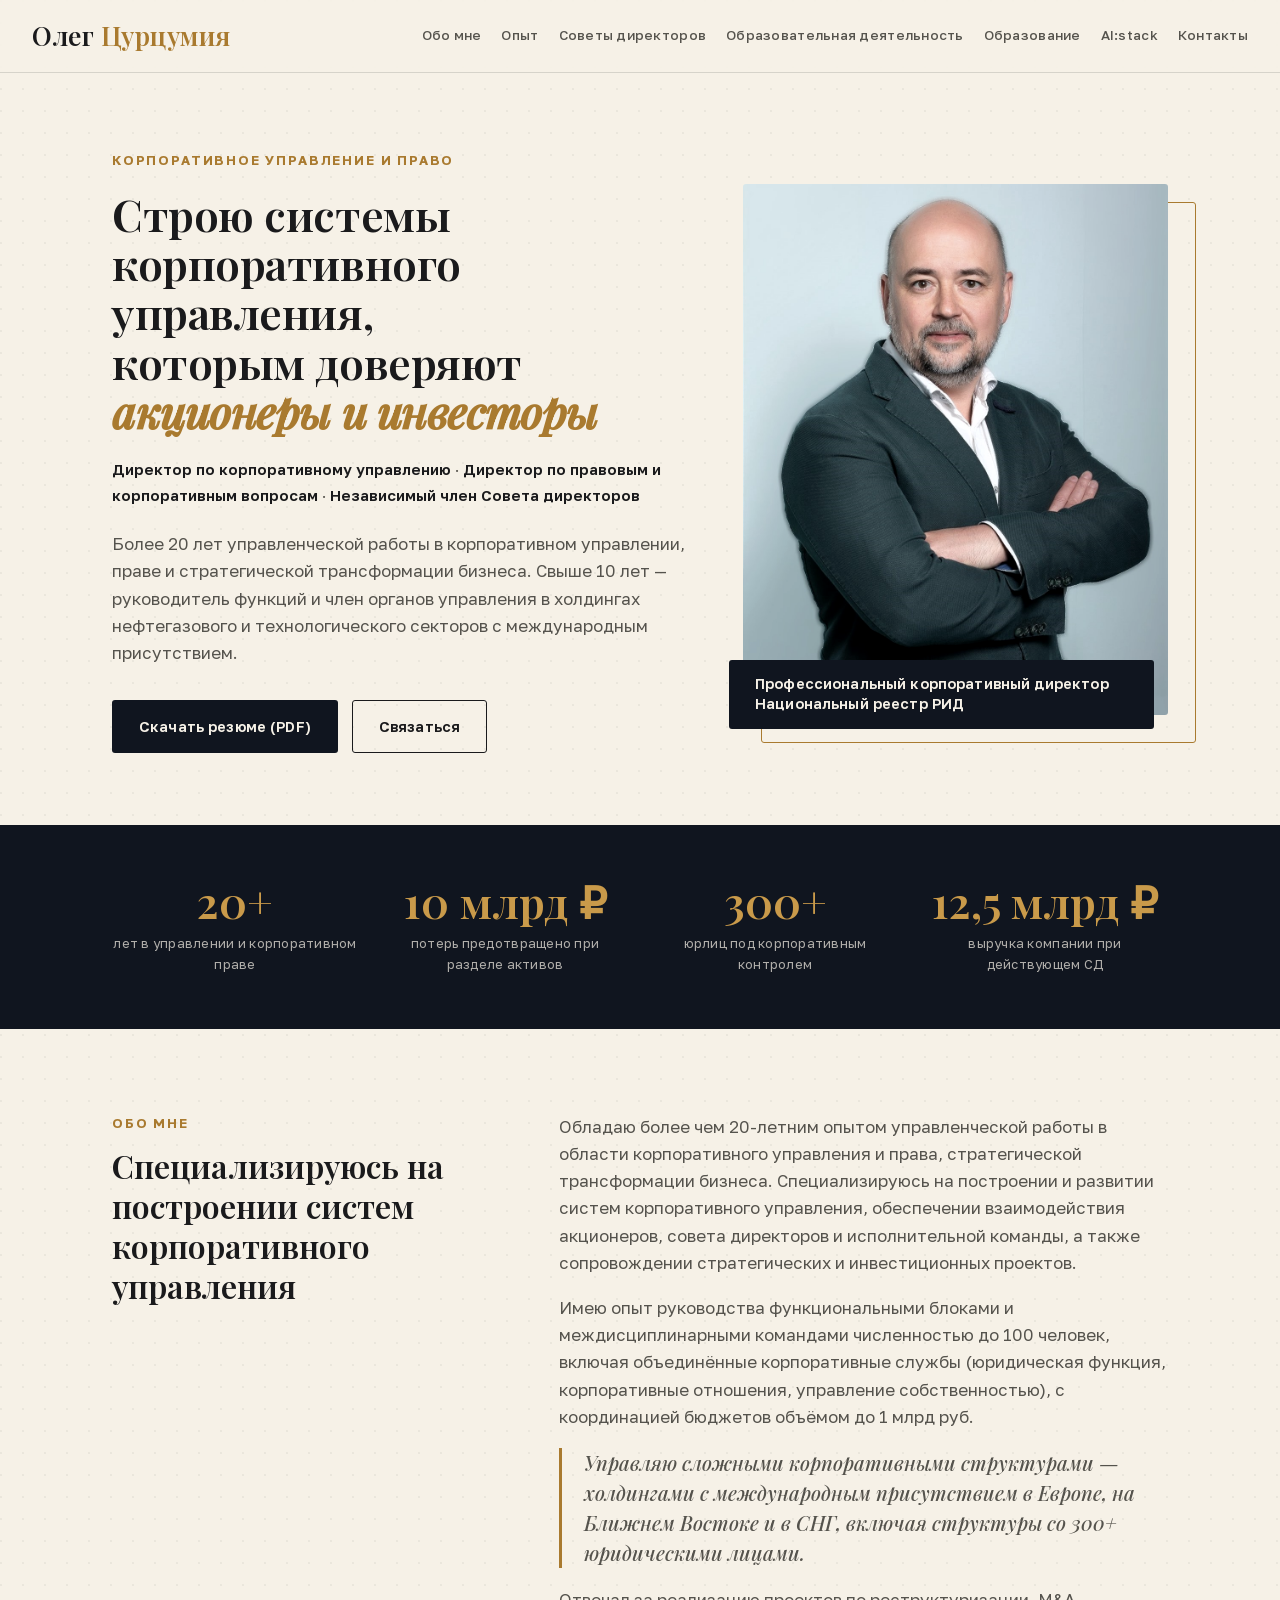
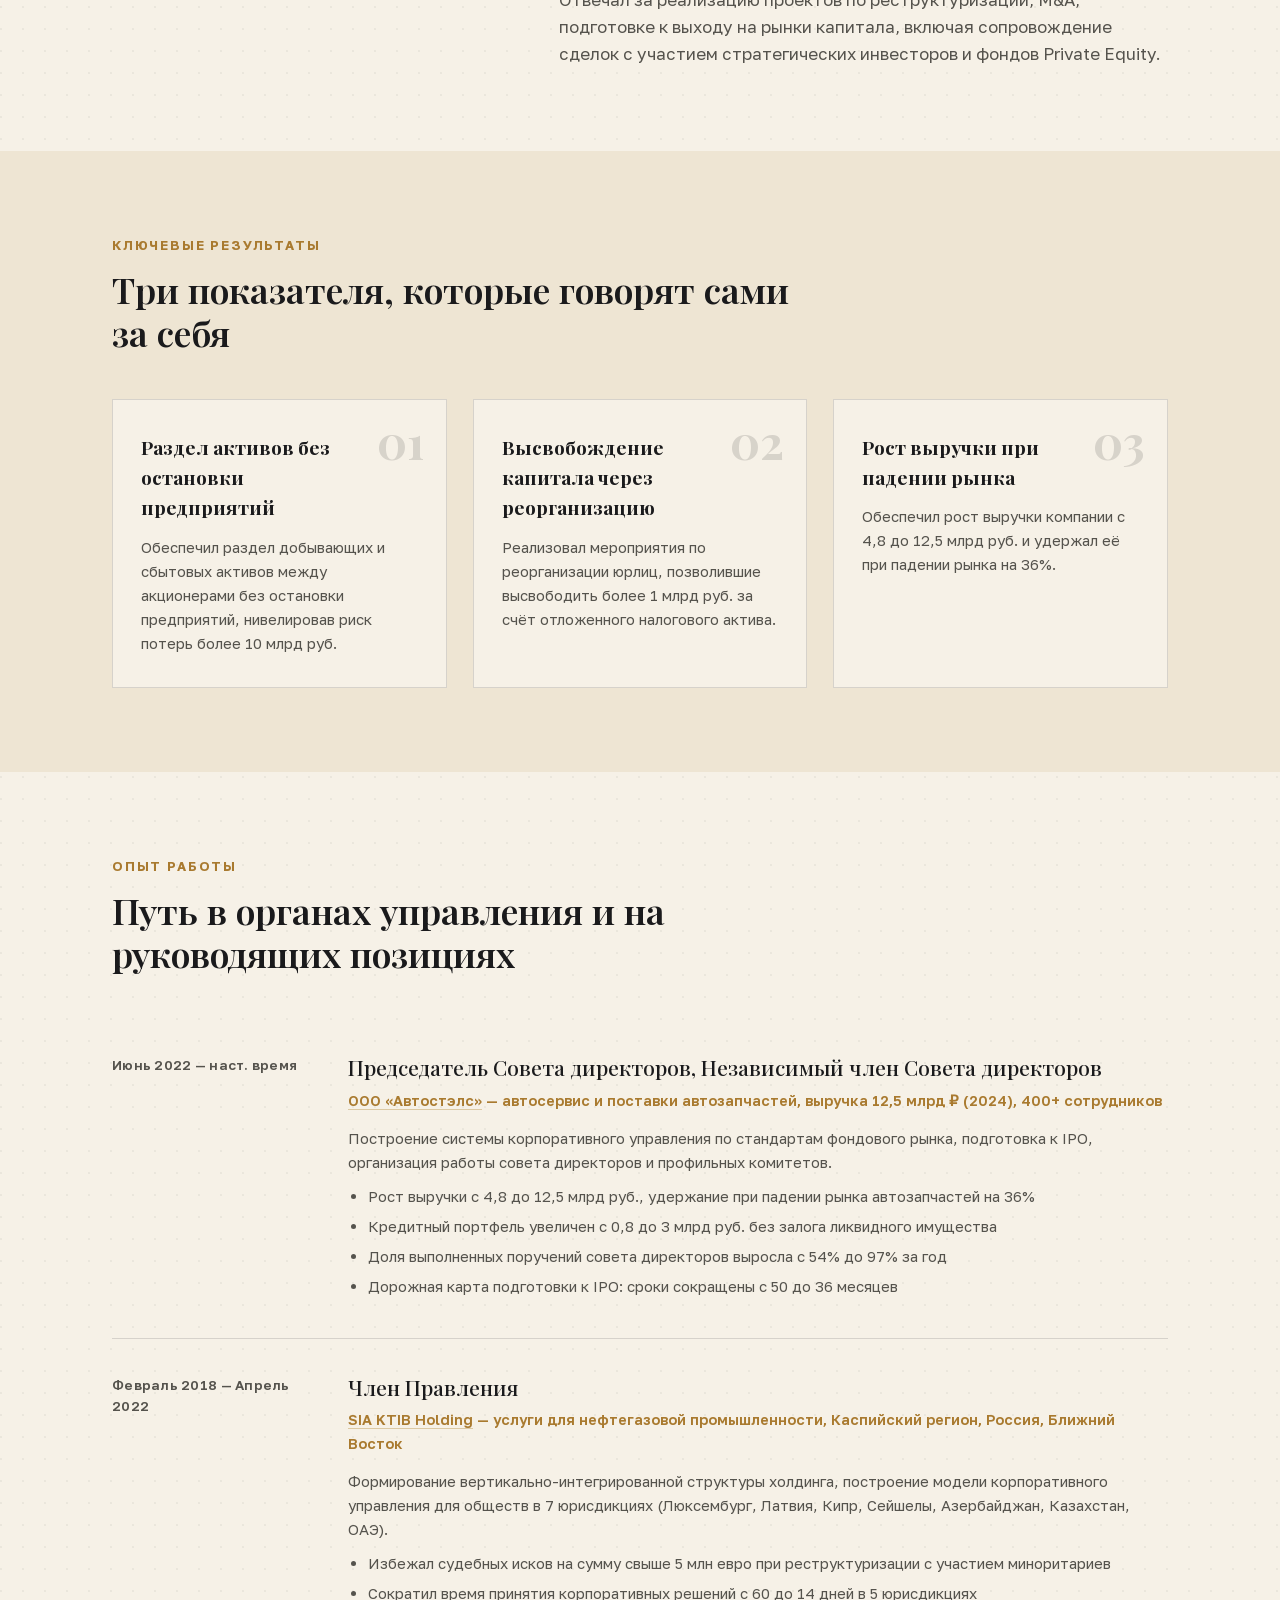
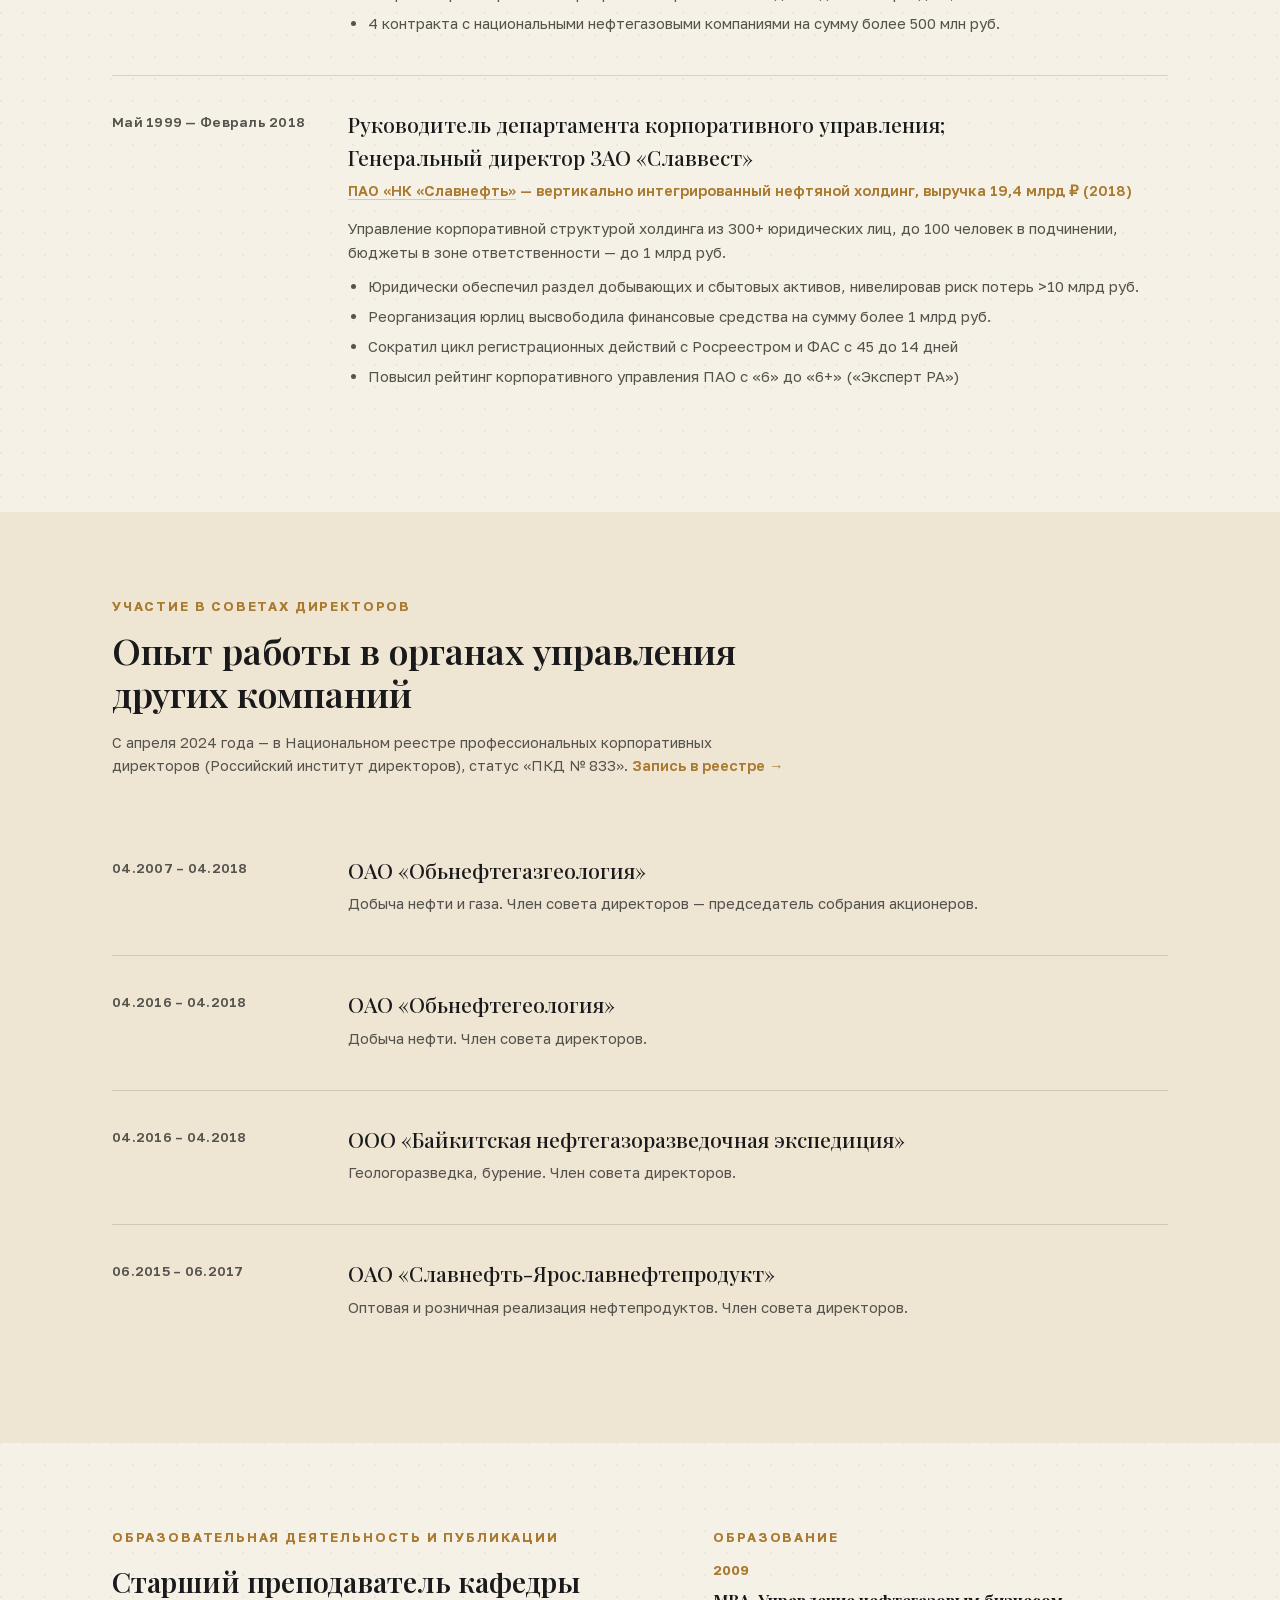
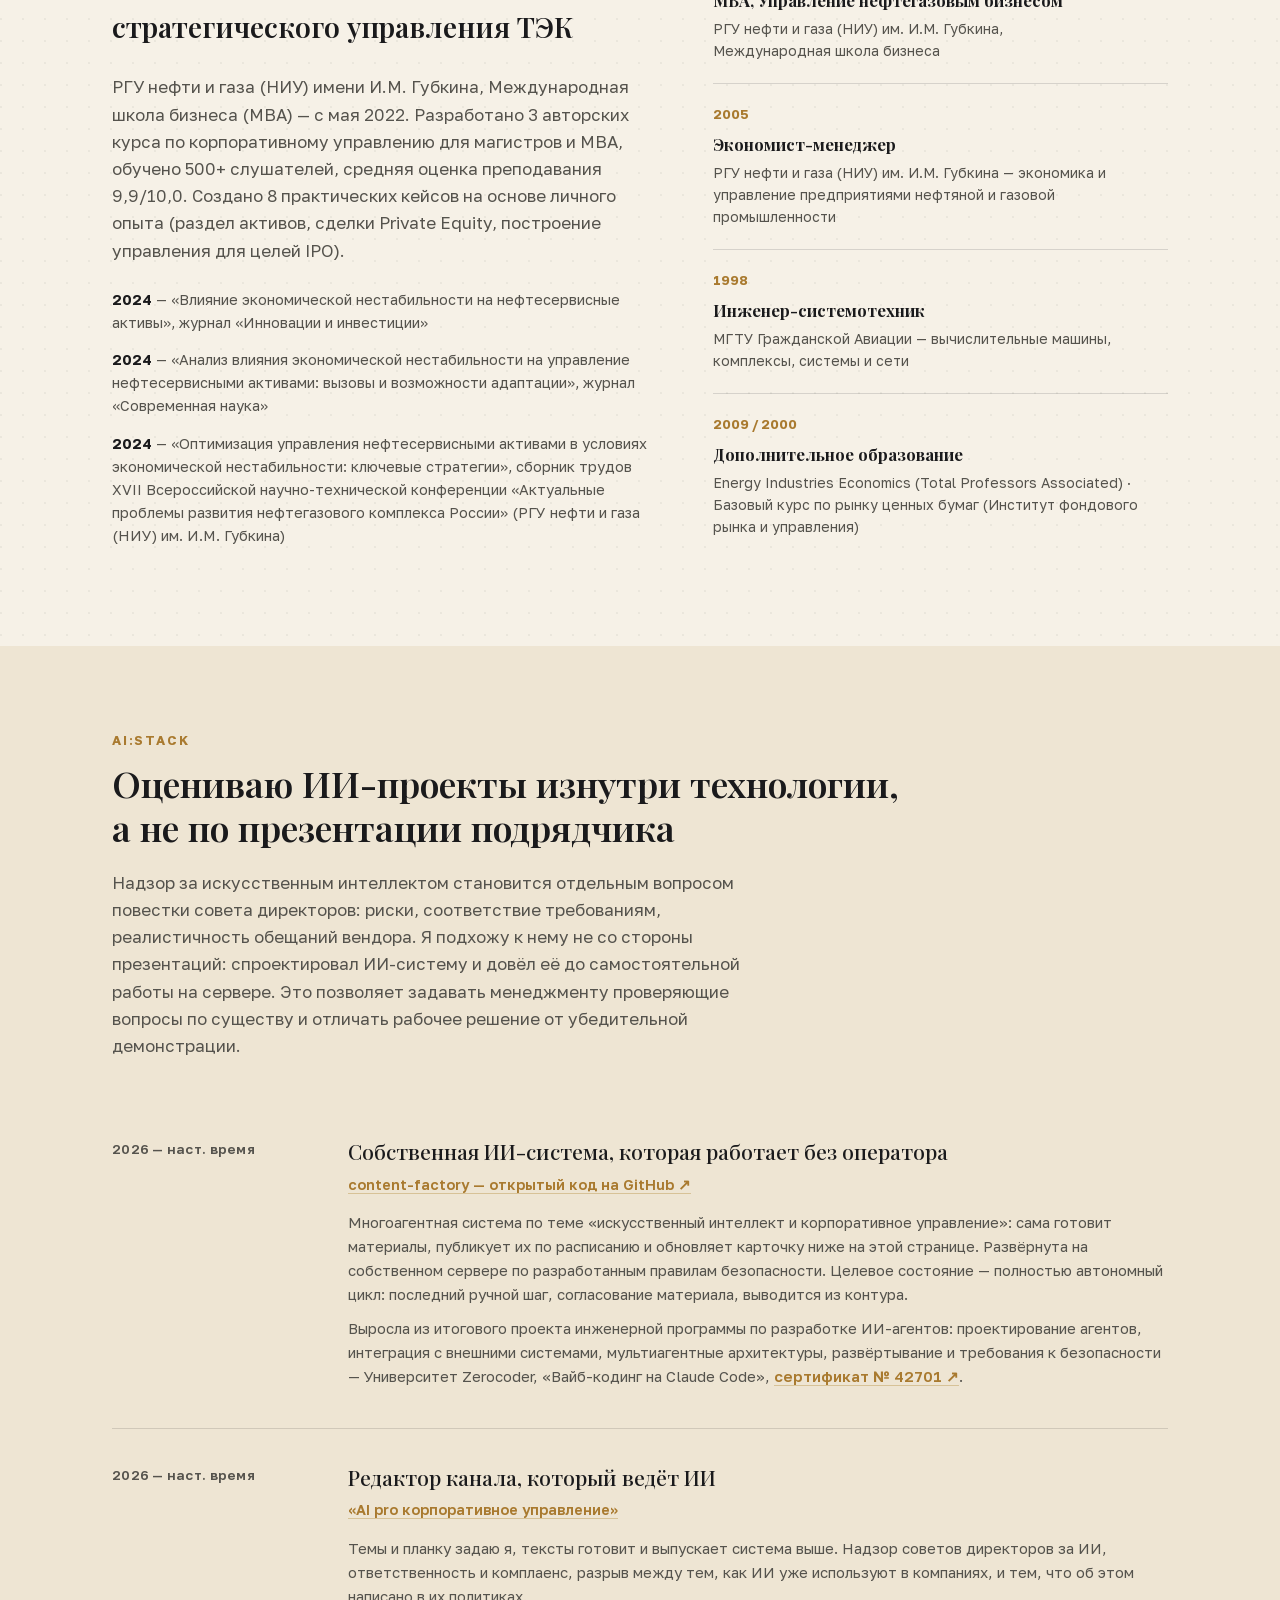
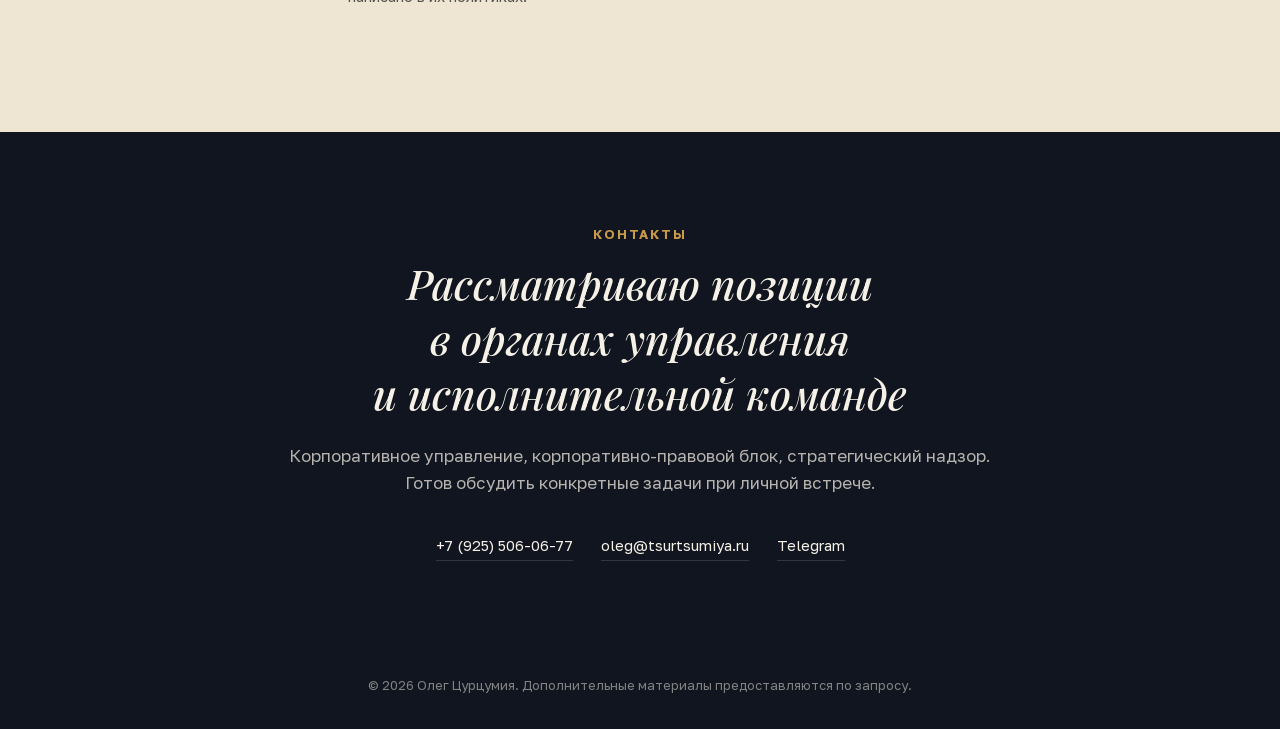
==== index.html @ 8e3c2192 "Переезд на GitHub Pages: домен oleg-tsurtsumiya.ru - CNAME для GitHub Pages - canonical / og / twitt" ====
<!doctype html>
<html lang="ru">
<head>
<meta charset="UTF-8">
<meta name="viewport" content="width=device-width, initial-scale=1.0">
<title>Олег Цурцумия — Корпоративное управление и право</title>
<meta name="description" content="Олег Цурцумия — директор по корпоративному управлению, независимый член совета директоров. 20+ лет в стратегическом управлении и корпоративном праве.">
<link rel="canonical" href="https://oleg-tsurtsumiya.ru/">
<link rel="icon" type="image/svg+xml" href="assets/favicon.svg">

<meta property="og:type" content="profile">
<meta property="og:url" content="https://oleg-tsurtsumiya.ru/">
<meta property="og:title" content="Олег Цурцумия — Корпоративное управление и право">
<meta property="og:description" content="Директор по корпоративному управлению, независимый член совета директоров.">
<meta property="og:image" content="https://oleg-tsurtsumiya.ru/assets/og-image.jpg">
<meta property="og:image:width" content="1200">
<meta property="og:image:height" content="630">
<meta property="og:site_name" content="Олег Цурцумия">
<meta property="og:locale" content="ru_RU">

<meta name="twitter:card" content="summary_large_image">
<meta name="twitter:title" content="Олег Цурцумия — Корпоративное управление и право">
<meta name="twitter:description" content="Директор по корпоративному управлению, независимый член совета директоров.">
<meta name="twitter:image" content="https://oleg-tsurtsumiya.ru/assets/og-image.jpg">

<script type="application/ld+json">
{
  "@context": "https://schema.org",
  "@type": "Person",
  "name": "Олег Цурцумия",
  "url": "https://oleg-tsurtsumiya.ru/",
  "image": "https://oleg-tsurtsumiya.ru/assets/og-image.jpg",
  "jobTitle": ["Директор по корпоративному управлению", "Директор по правовым и корпоративным вопросам", "Независимый член Совета директоров"],
  "description": "Директор по корпоративному управлению, независимый член совета директоров. 20+ лет в стратегическом управлении и корпоративном праве.",
  "email": "mailto:oleg@tsurtsumiya.ru",
  "telephone": "+7-925-506-06-77",
  "address": {
    "@type": "PostalAddress",
    "addressLocality": "Москва",
    "addressCountry": "RU"
  },
  "worksFor": {
    "@type": "Organization",
    "name": "ООО «Автостэлс»",
    "url": "https://autostels.ru"
  },
  "alumniOf": [
    {
      "@type": "CollegeOrUniversity",
      "name": "РГУ нефти и газа (НИУ) имени И.М. Губкина"
    },
    {
      "@type": "CollegeOrUniversity",
      "name": "МГТУ Гражданской Авиации"
    }
  ],
  "sameAs": [
    "https://t.me/OlegTsu"
  ],
  "hasCredential": {
    "@type": "EducationalOccupationalCredential",
    "credentialCategory": "Профессиональный корпоративный директор",
    "recognizedBy": {
      "@type": "Organization",
      "name": "Российский институт директоров",
      "url": "https://rid.ru"
    },
    "url": "https://rid.ru/reestr/chleny-naczionalnogo-reestra/czurczumiya-oleg-vitalevich/",
    "dateCreated": "2024-04-04"
  }
}
</script>

<link rel="stylesheet" href="styles.css">

<!-- Yandex.Metrika counter -->
<script type="text/javascript">
    (function(m,e,t,r,i,k,a){
        m[i]=m[i]||function(){(m[i].a=m[i].a||[]).push(arguments)};
        m[i].l=1*new Date();
        for (var j = 0; j < document.scripts.length; j++) {if (document.scripts[j].src === r) { return; }}
        k=e.createElement(t),a=e.getElementsByTagName(t)[0],k.async=1,k.src=r,a.parentNode.insertBefore(k,a)
    })(window, document,'script','https://mc.yandex.ru/metrika/tag.js?id=111567095', 'ym');

    ym(111567095, 'init', {ssr:true, webvisor:true, clickmap:true, ecommerce:"dataLayer", referrer: document.referrer, url: location.href, accurateTrackBounce:true, trackLinks:true});
</script>
<noscript><div><img src="https://mc.yandex.ru/watch/111567095" style="position:absolute; left:-9999px;" alt="" /></div></noscript>
<!-- /Yandex.Metrika counter -->
</head>
<body>

<header class="site-header">
  <div class="wrap">
    <a href="#top" class="brand">Олег <span>Цурцумия</span></a>
    <button class="nav-toggle" type="button" aria-label="Открыть меню" aria-expanded="false" aria-controls="main-nav">
      <span></span><span></span><span></span>
    </button>
    <nav class="main-nav" id="main-nav">
      <a href="#about">Обо мне</a>
      <a href="#experience">Опыт</a>
      <a href="#boards">Советы директоров</a>
      <a href="#teaching">Образовательная деятельность</a>
      <a href="#education">Образование</a>
      <a href="#ai">AI:stack</a>
      <a href="#contact">Контакты</a>
    </nav>
  </div>
</header>

<section class="hero" id="top">
  <div class="wrap">
    <div class="hero-text">
      <span class="eyebrow">Корпоративное управление и право</span>
      <h1>Строю системы корпоративного управления,<br> которым доверяют<br> <em>акционеры и инвесторы</em></h1>
      <p class="roles-line">
        <b>Директор по корпоративному управлению</b> · <b>Директор по правовым и корпоративным вопросам</b> ·
        <b>Независимый член Совета директоров</b>
      </p>
      <p class="lead">
        Более 20 лет управленческой работы в корпоративном управлении, праве и стратегической трансформации бизнеса.
        Свыше 10 лет — руководитель функций и член органов управления в холдингах нефтегазового
        и технологического секторов с международным присутствием.
      </p>
      <div class="cta-row">
        <a class="btn btn-primary" href="assets/tsurtsumiya-cv.pdf" download data-goal="download_cv">Скачать резюме (PDF)</a>
        <a class="btn btn-ghost" href="#contact">Связаться</a>
      </div>
    </div>
    <div class="hero-photo">
      <img src="assets/photo-main.jpg" alt="Олег Цурцумия">
      <a class="tag tag-cred" href="https://rid.ru/reestr/chleny-naczionalnogo-reestra/czurczumiya-oleg-vitalevich/" target="_blank" rel="noopener">Профессиональный корпоративный директор<br>Национальный реестр РИД</a>
    </div>
  </div>
</section>

<section class="stats">
  <div class="wrap">
    <div class="stat reveal">
      <div class="num" data-target="20" data-suffix="+">20+</div>
      <div class="label">лет в управлении и корпоративном праве</div>
    </div>
    <div class="stat reveal">
      <div class="num" data-target="10" data-suffix=" млрд ₽">10 млрд ₽</div>
      <div class="label">потерь предотвращено при разделе активов</div>
    </div>
    <div class="stat reveal">
      <div class="num" data-target="300" data-suffix="+">300+</div>
      <div class="label">юрлиц под корпоративным контролем</div>
    </div>
    <div class="stat reveal">
      <div class="num" data-target="12.5" data-decimals="1" data-suffix=" млрд ₽">12,5 млрд ₽</div>
      <div class="label">выручка компании при действующем СД</div>
    </div>
  </div>
</section>

<section id="about">
  <div class="wrap">
    <div class="about-grid">
      <div class="reveal">
        <span class="kicker">Обо мне</span>
        <h2 style="font-family:var(--serif);font-weight:600;font-size:clamp(24px,2.6vw,32px);line-height:1.25;margin:0;">
          Специализируюсь на построении систем корпоративного управления
        </h2>
      </div>
      <div class="reveal">
        <p>
          Обладаю более чем 20-летним опытом управленческой работы в области корпоративного управления и права,
          стратегической трансформации бизнеса. Специализируюсь на построении и развитии систем корпоративного
          управления, обеспечении взаимодействия акционеров, совета директоров и исполнительной команды,
          а также сопровождении стратегических и инвестиционных проектов.
        </p>
        <p>
          Имею опыт руководства функциональными блоками и междисциплинарными командами численностью до 100 человек,
          включая объединённые корпоративные службы (юридическая функция, корпоративные отношения, управление
          собственностью), с координацией бюджетов объёмом до 1 млрд руб.
        </p>
        <p class="pull">
          Управляю сложными корпоративными структурами — холдингами с международным присутствием в Европе,
          на Ближнем Востоке и в СНГ, включая структуры со 300+ юридическими лицами.
        </p>
        <p>
          Отвечал за реализацию проектов по реструктуризации, M&amp;A, подготовке к выходу на рынки капитала,
          включая сопровождение сделок с участием стратегических инвесторов и фондов Private Equity.
        </p>
      </div>
    </div>
  </div>
</section>

<section class="alt" id="achievements">
  <div class="wrap">
    <div class="section-head reveal">
      <span class="kicker">Ключевые результаты</span>
      <h2>Три показателя, которые говорят сами за себя</h2>
    </div>
    <div class="ach-grid">
      <div class="ach-card reveal">
        <span class="n">01</span>
        <h3>Раздел активов без остановки предприятий</h3>
        <p>Обеспечил раздел добывающих и сбытовых активов между акционерами без остановки предприятий,
        нивелировав риск потерь более 10 млрд руб.</p>
      </div>
      <div class="ach-card reveal">
        <span class="n">02</span>
        <h3>Высвобождение капитала через реорганизацию</h3>
        <p>Реализовал мероприятия по реорганизации юрлиц, позволившие высвободить более 1 млрд руб.
        за счёт отложенного налогового актива.</p>
      </div>
      <div class="ach-card reveal">
        <span class="n">03</span>
        <h3>Рост выручки при падении рынка</h3>
        <p>Обеспечил рост выручки компании с 4,8 до 12,5 млрд руб. и удержал её при падении рынка на 36%.</p>
      </div>
    </div>
  </div>
</section>

<section id="experience">
  <div class="wrap">
    <div class="section-head reveal">
      <span class="kicker">Опыт работы</span>
      <h2>Путь в органах управления и на руководящих позициях</h2>
    </div>
    <div class="timeline">

      <div class="tl-item reveal">
        <div class="tl-dates">Июнь 2022 — наст. время</div>
        <div>
          <div class="tl-role">Председатель Совета директоров, Независимый член Совета директоров</div>
          <div class="tl-company"><a href="https://autostels.ru" target="_blank" rel="noopener">ООО «Автостэлс»</a> — автосервис и поставки автозапчастей, выручка 12,5 млрд ₽ (2024), 400+ сотрудников</div>
          <div class="tl-desc">
            Построение системы корпоративного управления по стандартам фондового рынка, подготовка к IPO,
            организация работы совета директоров и профильных комитетов.
            <ul>
              <li>Рост выручки с 4,8 до 12,5 млрд руб., удержание при падении рынка автозапчастей на 36%</li>
              <li>Кредитный портфель увеличен с 0,8 до 3 млрд руб. без залога ликвидного имущества</li>
              <li>Доля выполненных поручений совета директоров выросла с 54% до 97% за год</li>
              <li>Дорожная карта подготовки к IPO: сроки сокращены с 50 до 36 месяцев</li>
            </ul>
          </div>
        </div>
      </div>

      <div class="tl-item reveal">
        <div class="tl-dates">Февраль 2018 — Апрель 2022</div>
        <div>
          <div class="tl-role">Член Правления</div>
          <div class="tl-company"><a href="https://ktibholding.com" target="_blank" rel="noopener">SIA KTIB Holding</a> — услуги для нефтегазовой промышленности, Каспийский регион, Россия, Ближний Восток</div>
          <div class="tl-desc">
            Формирование вертикально-интегрированной структуры холдинга, построение модели корпоративного
            управления для обществ в 7 юрисдикциях (Люксембург, Латвия, Кипр, Сейшелы, Азербайджан, Казахстан, ОАЭ).
            <ul>
              <li>Избежал судебных исков на сумму свыше 5 млн евро при реструктуризации с участием миноритариев</li>
              <li>Сократил время принятия корпоративных решений с 60 до 14 дней в 5 юрисдикциях</li>
              <li>4 контракта с национальными нефтегазовыми компаниями на сумму более 500 млн руб.</li>
            </ul>
          </div>
        </div>
      </div>

      <div class="tl-item reveal">
        <div class="tl-dates">Май 1999 — Февраль 2018</div>
        <div>
          <div class="tl-role">Руководитель департамента корпоративного управления;<br>Генеральный директор ЗАО «Славвест»</div>
          <div class="tl-company"><a href="https://www.slavneft.ru" target="_blank" rel="noopener">ПАО «НК «Славнефть»</a> — вертикально интегрированный нефтяной холдинг, выручка 19,4 млрд ₽ (2018)</div>
          <div class="tl-desc">
            Управление корпоративной структурой холдинга из 300+ юридических лиц, до 100 человек в подчинении,
            бюджеты в зоне ответственности — до 1 млрд руб.
            <ul>
              <li>Юридически обеспечил раздел добывающих и сбытовых активов, нивелировав риск потерь &gt;10 млрд руб.</li>
              <li>Реорганизация юрлиц высвободила финансовые средства на сумму более 1 млрд руб.</li>
              <li>Сократил цикл регистрационных действий с Росреестром и ФАС с 45 до 14 дней</li>
              <li>Повысил рейтинг корпоративного управления ПАО с «6» до «6+» («Эксперт РА»)</li>
            </ul>
          </div>
        </div>
      </div>

    </div>
  </div>
</section>

<section class="alt" id="boards">
  <div class="wrap">
    <div class="section-head reveal">
      <span class="kicker">Участие в советах директоров</span>
      <h2>Опыт работы в органах управления других компаний</h2>
      <p class="cert-note">С апреля 2024 года — в Национальном реестре профессиональных корпоративных директоров
        (Российский институт директоров), статус «ПКД № 833».
        <a href="https://rid.ru/reestr/chleny-naczionalnogo-reestra/czurczumiya-oleg-vitalevich/" target="_blank" rel="noopener">Запись в реестре →</a>
      </p>
    </div>
    <div class="timeline">
      <div class="tl-item reveal">
        <div class="tl-dates">04.2007 – 04.2018</div>
        <div>
          <div class="tl-role">ОАО «Обьнефтегазгеология»</div>
          <div class="tl-desc">Добыча нефти и газа. Член совета директоров — председатель собрания акционеров.</div>
        </div>
      </div>
      <div class="tl-item reveal">
        <div class="tl-dates">04.2016 – 04.2018</div>
        <div>
          <div class="tl-role">ОАО «Обьнефтегеология»</div>
          <div class="tl-desc">Добыча нефти. Член совета директоров.</div>
        </div>
      </div>
      <div class="tl-item reveal">
        <div class="tl-dates">04.2016 – 04.2018</div>
        <div>
          <div class="tl-role">ООО «Байкитская нефтегазоразведочная экспедиция»</div>
          <div class="tl-desc">Геологоразведка, бурение. Член совета директоров.</div>
        </div>
      </div>
      <div class="tl-item reveal">
        <div class="tl-dates">06.2015 – 06.2017</div>
        <div>
          <div class="tl-role">ОАО «Славнефть-Ярославнефтепродукт»</div>
          <div class="tl-desc">Оптовая и розничная реализация нефтепродуктов. Член совета директоров.</div>
        </div>
      </div>
    </div>
  </div>
</section>

<section id="education">
  <div class="wrap">
    <div class="split-grid">
      <div class="reveal" id="teaching">
        <span class="kicker">Образовательная деятельность и публикации</span>
        <h2 style="font-family:var(--serif);font-weight:600;font-size:clamp(22px,2.4vw,28px);margin:0 0 24px;">
          Старший преподаватель кафедры стратегического управления ТЭК
        </h2>
        <p style="color:var(--ink-soft);margin-bottom:24px;">
          РГУ нефти и газа (НИУ) имени И.М. Губкина, Международная школа бизнеса (МВА) — с мая 2022.
          Разработано 3 авторских курса по корпоративному управлению для магистров и MBA, обучено 500+ слушателей,
          средняя оценка преподавания 9,9/10,0. Создано 8 практических кейсов на основе личного опыта
          (раздел активов, сделки Private Equity, построение управления для целей IPO).
        </p>
        <div class="pub-item"><b>2024</b> — «Влияние экономической нестабильности на нефтесервисные активы»,
          журнал «Инновации и инвестиции»</div>
        <div class="pub-item"><b>2024</b> — «Анализ влияния экономической нестабильности на управление
          нефтесервисными активами: вызовы и возможности адаптации», журнал «Современная наука»</div>
        <div class="pub-item"><b>2024</b> — «Оптимизация управления нефтесервисными активами в условиях
          экономической нестабильности: ключевые стратегии», сборник трудов XVII Всероссийской
          научно-технической конференции «Актуальные проблемы развития нефтегазового комплекса России»
          (РГУ нефти и газа (НИУ) им. И.М. Губкина)</div>
      </div>
      <div class="reveal">
        <span class="kicker">Образование</span>
        <div class="edu-item">
          <div class="year">2009</div>
          <h4>МВА, Управление нефтегазовым бизнесом</h4>
          <p>РГУ нефти и газа (НИУ) им. И.М. Губкина,<br>Международная школа бизнеса</p>
        </div>
        <div class="edu-item">
          <div class="year">2005</div>
          <h4>Экономист-менеджер</h4>
          <p>РГУ нефти и газа (НИУ) им. И.М. Губкина — экономика и управление предприятиями нефтяной и газовой промышленности</p>
        </div>
        <div class="edu-item">
          <div class="year">1998</div>
          <h4>Инженер-системотехник</h4>
          <p>МГТУ Гражданской Авиации — вычислительные машины, комплексы, системы и сети</p>
        </div>
        <div class="edu-item">
          <div class="year">2009 / 2000</div>
          <h4>Дополнительное образование</h4>
          <p>Energy Industries Economics (Total Professors Associated) · Базовый курс по рынку ценных бумаг (Институт фондового рынка и управления)</p>
        </div>
      </div>
    </div>
  </div>
</section>

<section class="alt" id="ai">
  <div class="wrap">
    <div class="section-head reveal" style="max-width:none;">
      <span class="kicker">AI:stack</span>
      <h2 style="max-width:none;">Оцениваю ИИ-проекты изнутри технологии,<br>а не по презентации подрядчика</h2>
      <p style="color:var(--ink-soft);margin:20px 0 0;max-width:62ch;">
        Надзор за искусственным интеллектом становится отдельным вопросом повестки совета
        директоров: риски, соответствие требованиям, реалистичность обещаний вендора.
        Я подхожу к нему не со стороны презентаций: спроектировал ИИ-систему и довёл её
        до самостоятельной работы на сервере. Это позволяет задавать менеджменту
        проверяющие вопросы по существу и отличать рабочее решение
        от убедительной демонстрации.
      </p>
    </div>
    <div class="timeline">

      <div class="tl-item reveal">
        <div class="tl-dates">2026 — наст. время</div>
        <div>
          <div class="tl-role">Собственная ИИ-система, которая работает без оператора</div>
          <div class="tl-company"><a href="https://github.com/JohnSmith-SG/content-factory" target="_blank" rel="noopener">content-factory — открытый код на GitHub ↗</a></div>
          <div class="tl-desc">
            <p style="margin:0 0 10px;">
              Многоагентная система по теме «искусственный интеллект и корпоративное управление»:
              сама готовит материалы, публикует их по расписанию и обновляет карточку ниже на этой
              странице. Развёрнута на собственном сервере по разработанным правилам безопасности.
              Целевое состояние — полностью автономный цикл: последний ручной шаг, согласование
              материала, выводится из контура.
            </p>
            <p style="margin:0;">
              Выросла из итогового проекта инженерной программы по разработке ИИ-агентов:
              проектирование агентов, интеграция с внешними системами, мультиагентные архитектуры,
              развёртывание и требования к безопасности — Университет Zerocoder,
              «Вайб-кодинг на Claude Code»,
              <a href="assets/zerocoder-claude-code-certificate.png" target="_blank" rel="noopener">сертификат № 42701 ↗</a>.
            </p>
          </div>
        </div>
      </div>

      <div class="tl-item reveal">
        <div class="tl-dates">2026 — наст. время</div>
        <div>
          <div class="tl-role">Редактор канала, который ведёт ИИ</div>
          <div class="tl-company"><a href="https://t.me/ai_pro_cg" target="_blank" rel="noopener">«AI pro корпоративное управление»</a></div>
          <div class="tl-desc">
            Темы и планку задаю я, тексты готовит и выпускает система выше. Надзор советов
            директоров за ИИ, ответственность и комплаенс, разрыв между тем, как ИИ уже
            используют в компаниях, и тем, что об этом написано в их политиках.
          </div>
        </div>
      </div>

      <div class="live" id="live-post">
        <div class="live-date"></div>
        <div class="live-main">
          <a class="tg-card" href="https://t.me/ai_pro_cg" target="_blank" rel="noopener">
            <div class="tg-head">
              <div class="tg-av">AI</div>
              <div>
                <div class="tg-name">AI pro корпоративное управление</div>
                <div class="tg-handle">@ai_pro_cg</div>
              </div>
            </div>
            <img class="tg-img" alt="Иллюстрация к актуальному посту канала" loading="lazy">
            <div class="tg-body">
              <p class="tg-title"></p>
              <p class="tg-text"></p>
              <p class="tg-more">👇 Продолжение</p>
            </div>
            <span class="tg-btn">🇬🇧 English version</span>
            <div class="tg-foot"><span>7:30&nbsp;·&nbsp;будний день</span><span class="tg-open">Открыть в канале ↗</span></div>
          </a>
          <div class="live-cta">Все материалы — <a href="https://t.me/ai_pro_cg" target="_blank" rel="noopener">в канале «AI pro корпоративное управление» →</a></div>
        </div>
      </div>

    </div>
  </div>
</section>

<section class="contact-band" id="contact">
  <div class="wrap">
    <span class="kicker">Контакты</span>
    <h2>Рассматриваю позиции<br>в органах управления<br>и исполнительной команде</h2>
    <p class="lead">
      <span class="lead-line">Корпоративное управление, корпоративно-правовой блок, стратегический надзор.</span><br>
      Готов обсудить конкретные задачи при личной встрече.
    </p>
    <div class="contact-links">
      <a href="tel:+79255060677" data-goal="click_phone">+7 (925) 506-06-77</a>
      <a href="mailto:oleg@tsurtsumiya.ru" data-goal="click_email">oleg@tsurtsumiya.ru</a>
      <a href="https://t.me/OlegTsu" target="_blank" rel="noopener" data-goal="click_telegram">Telegram</a>
    </div>
  </div>
</section>

<footer class="site-footer">
  <div class="wrap">
    © 2026 Олег Цурцумия. Дополнительные материалы предоставляются по запросу.
  </div>
</footer>

<script src="script.js"></script>
</body>
</html>
---- styles.css ----
@font-face {
  font-family: 'Golos Text';
  font-style: normal;
  font-weight: 400;
  font-display: swap;
  src: url(assets/fonts/golos-text-cyrillic.woff2) format('woff2');
  unicode-range: U+0301, U+0400-045F, U+0490-0491, U+04B0-04B1, U+2116;
}

@font-face {
  font-family: 'Golos Text';
  font-style: normal;
  font-weight: 400;
  font-display: swap;
  src: url(assets/fonts/golos-text-latin.woff2) format('woff2');
  unicode-range: U+0000-00FF, U+0131, U+0152-0153, U+02BB-02BC, U+02C6, U+02DA, U+02DC, U+0304, U+0308, U+0329, U+2000-206F, U+20AC, U+2122, U+2191, U+2193, U+2212, U+2215, U+FEFF, U+FFFD;
}

@font-face {
  font-family: 'Golos Text';
  font-style: normal;
  font-weight: 500;
  font-display: swap;
  src: url(assets/fonts/golos-text-cyrillic.woff2) format('woff2');
  unicode-range: U+0301, U+0400-045F, U+0490-0491, U+04B0-04B1, U+2116;
}

@font-face {
  font-family: 'Golos Text';
  font-style: normal;
  font-weight: 500;
  font-display: swap;
  src: url(assets/fonts/golos-text-latin.woff2) format('woff2');
  unicode-range: U+0000-00FF, U+0131, U+0152-0153, U+02BB-02BC, U+02C6, U+02DA, U+02DC, U+0304, U+0308, U+0329, U+2000-206F, U+20AC, U+2122, U+2191, U+2193, U+2212, U+2215, U+FEFF, U+FFFD;
}

@font-face {
  font-family: 'Golos Text';
  font-style: normal;
  font-weight: 600;
  font-display: swap;
  src: url(assets/fonts/golos-text-cyrillic.woff2) format('woff2');
  unicode-range: U+0301, U+0400-045F, U+0490-0491, U+04B0-04B1, U+2116;
}

@font-face {
  font-family: 'Golos Text';
  font-style: normal;
  font-weight: 600;
  font-display: swap;
  src: url(assets/fonts/golos-text-latin.woff2) format('woff2');
  unicode-range: U+0000-00FF, U+0131, U+0152-0153, U+02BB-02BC, U+02C6, U+02DA, U+02DC, U+0304, U+0308, U+0329, U+2000-206F, U+20AC, U+2122, U+2191, U+2193, U+2212, U+2215, U+FEFF, U+FFFD;
}

@font-face {
  font-family: 'Golos Text';
  font-style: normal;
  font-weight: 700;
  font-display: swap;
  src: url(assets/fonts/golos-text-cyrillic.woff2) format('woff2');
  unicode-range: U+0301, U+0400-045F, U+0490-0491, U+04B0-04B1, U+2116;
}

@font-face {
  font-family: 'Golos Text';
  font-style: normal;
  font-weight: 700;
  font-display: swap;
  src: url(assets/fonts/golos-text-latin.woff2) format('woff2');
  unicode-range: U+0000-00FF, U+0131, U+0152-0153, U+02BB-02BC, U+02C6, U+02DA, U+02DC, U+0304, U+0308, U+0329, U+2000-206F, U+20AC, U+2122, U+2191, U+2193, U+2212, U+2215, U+FEFF, U+FFFD;
}

@font-face {
  font-family: 'Golos Text';
  font-style: normal;
  font-weight: 900;
  font-display: swap;
  src: url(assets/fonts/golos-text-cyrillic.woff2) format('woff2');
  unicode-range: U+0301, U+0400-045F, U+0490-0491, U+04B0-04B1, U+2116;
}

@font-face {
  font-family: 'Golos Text';
  font-style: normal;
  font-weight: 900;
  font-display: swap;
  src: url(assets/fonts/golos-text-latin.woff2) format('woff2');
  unicode-range: U+0000-00FF, U+0131, U+0152-0153, U+02BB-02BC, U+02C6, U+02DA, U+02DC, U+0304, U+0308, U+0329, U+2000-206F, U+20AC, U+2122, U+2191, U+2193, U+2212, U+2215, U+FEFF, U+FFFD;
}

@font-face {
  font-family: 'Playfair Display';
  font-style: italic;
  font-weight: 500;
  font-display: swap;
  src: url(assets/fonts/playfair-display-italic-cyrillic.woff2) format('woff2');
  unicode-range: U+0301, U+0400-045F, U+0490-0491, U+04B0-04B1, U+2116;
}

@font-face {
  font-family: 'Playfair Display';
  font-style: italic;
  font-weight: 500;
  font-display: swap;
  src: url(assets/fonts/playfair-display-italic-latin.woff2) format('woff2');
  unicode-range: U+0000-00FF, U+0131, U+0152-0153, U+02BB-02BC, U+02C6, U+02DA, U+02DC, U+0304, U+0308, U+0329, U+2000-206F, U+20AC, U+2122, U+2191, U+2193, U+2212, U+2215, U+FEFF, U+FFFD;
}

@font-face {
  font-family: 'Playfair Display';
  font-style: normal;
  font-weight: 500;
  font-display: swap;
  src: url(assets/fonts/playfair-display-cyrillic.woff2) format('woff2');
  unicode-range: U+0301, U+0400-045F, U+0490-0491, U+04B0-04B1, U+2116;
}

@font-face {
  font-family: 'Playfair Display';
  font-style: normal;
  font-weight: 500;
  font-display: swap;
  src: url(assets/fonts/playfair-display-latin.woff2) format('woff2');
  unicode-range: U+0000-00FF, U+0131, U+0152-0153, U+02BB-02BC, U+02C6, U+02DA, U+02DC, U+0304, U+0308, U+0329, U+2000-206F, U+20AC, U+2122, U+2191, U+2193, U+2212, U+2215, U+FEFF, U+FFFD;
}

@font-face {
  font-family: 'Playfair Display';
  font-style: normal;
  font-weight: 600;
  font-display: swap;
  src: url(assets/fonts/playfair-display-cyrillic.woff2) format('woff2');
  unicode-range: U+0301, U+0400-045F, U+0490-0491, U+04B0-04B1, U+2116;
}

@font-face {
  font-family: 'Playfair Display';
  font-style: normal;
  font-weight: 600;
  font-display: swap;
  src: url(assets/fonts/playfair-display-latin.woff2) format('woff2');
  unicode-range: U+0000-00FF, U+0131, U+0152-0153, U+02BB-02BC, U+02C6, U+02DA, U+02DC, U+0304, U+0308, U+0329, U+2000-206F, U+20AC, U+2122, U+2191, U+2193, U+2212, U+2215, U+FEFF, U+FFFD;
}

@font-face {
  font-family: 'Playfair Display';
  font-style: normal;
  font-weight: 700;
  font-display: swap;
  src: url(assets/fonts/playfair-display-cyrillic.woff2) format('woff2');
  unicode-range: U+0301, U+0400-045F, U+0490-0491, U+04B0-04B1, U+2116;
}

@font-face {
  font-family: 'Playfair Display';
  font-style: normal;
  font-weight: 700;
  font-display: swap;
  src: url(assets/fonts/playfair-display-latin.woff2) format('woff2');
  unicode-range: U+0000-00FF, U+0131, U+0152-0153, U+02BB-02BC, U+02C6, U+02DA, U+02DC, U+0304, U+0308, U+0329, U+2000-206F, U+20AC, U+2122, U+2191, U+2193, U+2212, U+2215, U+FEFF, U+FFFD;
}

:root {
  --bg: #f6f1e7;
  --bg-alt: #eee5d3;
  --ink: #1a1a1c;
  --ink-soft: #55534d;
  --navy: #10151f;
  --navy-soft: #1b2130;
  --gold: #a97a2f;
  --gold-bright: #c99a4a;
  --line: rgba(26, 26, 28, 0.14);
  --line-on-navy: rgba(255, 255, 255, 0.14);
  --serif: 'Playfair Display', Georgia, serif;
  --sans: 'Golos Text', 'Segoe UI', sans-serif;
  --max: 1120px;
}

* { box-sizing: border-box; }
html { scroll-behavior: smooth; }

body {
  margin: 0;
  background: var(--bg);
  color: var(--ink);
  font-family: var(--sans);
  font-size: 17px;
  line-height: 1.6;
  -webkit-font-smoothing: antialiased;
  background-image:
    radial-gradient(circle at 1px 1px, rgba(26,26,28,0.05) 1px, transparent 0);
  background-size: 22px 22px;
}

img { max-width: 100%; display: block; }

.wrap {
  max-width: var(--max);
  margin: 0 auto;
  padding: 0 32px;
}

/* ---------- Header ---------- */

.site-header {
  position: sticky;
  top: 0;
  z-index: 50;
  background: rgba(246, 241, 231, 0.86);
  backdrop-filter: blur(10px);
  border-bottom: 1px solid var(--line);
}

.site-header .wrap {
  display: flex;
  align-items: center;
  justify-content: space-between;
  height: 72px;
  max-width: none;
}

.brand {
  font-family: var(--serif);
  font-weight: 600;
  font-size: 26px;
  letter-spacing: 0.02em;
  color: var(--ink);
  text-decoration: none;
  white-space: nowrap;
}

.brand span { color: var(--gold); }

nav.main-nav { display: flex; gap: 20px; }

nav.main-nav a {
  color: var(--ink-soft);
  text-decoration: none;
  font-size: 13.5px;
  font-weight: 500;
  letter-spacing: 0.02em;
  white-space: nowrap;
  transition: color 0.2s ease;
}

nav.main-nav a:hover { color: var(--gold); }

@media (min-width: 861px) and (max-width: 1119px) {
  nav.main-nav { gap: 14px; }
  nav.main-nav a { font-size: 12px; }
}

.nav-toggle {
  display: none;
  flex-direction: column;
  justify-content: center;
  align-items: center;
  gap: 5px;
  width: 36px;
  height: 36px;
  padding: 0;
  border: none;
  background: transparent;
  cursor: pointer;
}

.nav-toggle span {
  display: block;
  width: 22px;
  height: 2px;
  background: var(--ink);
  transition: transform 0.25s ease, opacity 0.2s ease;
}

.nav-toggle[aria-expanded="true"] span:nth-child(1) { transform: translateY(7px) rotate(45deg); }
.nav-toggle[aria-expanded="true"] span:nth-child(2) { opacity: 0; }
.nav-toggle[aria-expanded="true"] span:nth-child(3) { transform: translateY(-7px) rotate(-45deg); }

@media (max-width: 860px) {
  .nav-toggle { display: flex; }

  nav.main-nav {
    display: flex;
    flex-direction: column;
    gap: 0;
    position: absolute;
    top: 100%;
    left: 0;
    right: 0;
    background: rgba(246, 241, 231, 0.98);
    backdrop-filter: blur(10px);
    border-bottom: 1px solid var(--line);
    max-height: 0;
    overflow: hidden;
    opacity: 0;
    transition: max-height 0.3s ease, opacity 0.25s ease;
  }

  nav.main-nav.is-open {
    max-height: 420px;
    opacity: 1;
  }

  nav.main-nav a {
    padding: 16px 32px;
    font-size: 15px;
    border-top: 1px solid var(--line);
  }

  .site-header .wrap { position: relative; }
}

/* ---------- Hero ---------- */

.hero {
  padding: 72px 0;
  overflow: hidden;
}

.hero .wrap {
  display: grid;
  grid-template-columns: 1.15fr 0.85fr;
  gap: 56px;
  align-items: center;
}

.eyebrow {
  display: inline-block;
  font-size: 13px;
  font-weight: 700;
  letter-spacing: 0.14em;
  text-transform: uppercase;
  color: var(--gold);
  margin-bottom: 18px;
}

.hero h1 {
  font-family: var(--serif);
  font-weight: 600;
  font-size: clamp(30px, 4vw, 44px);
  line-height: 1.12;
  margin: 0 0 22px;
  letter-spacing: -0.01em;
}

.hero h1 em {
  font-style: italic;
  color: var(--gold);
}

.roles-line {
  font-size: 15px;
  color: var(--ink-soft);
  margin-bottom: 22px;
  line-height: 1.7;
}

.roles-line b { color: var(--ink); font-weight: 600; }

.hero p.lead {
  font-size: 17px;
  color: var(--ink-soft);
  max-width: 54ch;
  margin: 0 0 34px;
}

.cta-row { display: flex; gap: 14px; flex-wrap: wrap; }

.btn {
  display: inline-flex;
  align-items: center;
  gap: 8px;
  padding: 14px 26px;
  border-radius: 3px;
  font-size: 14.5px;
  font-weight: 600;
  letter-spacing: 0.01em;
  text-decoration: none;
  transition: transform 0.2s ease, box-shadow 0.2s ease, background 0.2s ease;
  border: 1px solid transparent;
}

.btn-primary {
  background: var(--navy);
  color: var(--bg);
}
.btn-primary:hover { background: var(--gold); color: var(--navy); transform: translateY(-2px); }

.btn-ghost {
  background: transparent;
  border-color: var(--ink);
  color: var(--ink);
}
.btn-ghost:hover { border-color: var(--gold); color: var(--gold); transform: translateY(-2px); }

.hero-photo {
  position: relative;
}

.hero-photo::before {
  content: "";
  position: absolute;
  inset: 18px -28px -28px 18px;
  border: 1px solid var(--gold);
  border-radius: 3px;
  z-index: 0;
}

.hero-photo img {
  position: relative;
  z-index: 1;
  width: 100%;
  aspect-ratio: 4 / 5;
  object-fit: cover;
  object-position: top center;
  border-radius: 3px;
  filter: grayscale(28%) contrast(1.04);
}

.hero-photo .tag {
  display: block;
  position: absolute;
  z-index: 2;
  bottom: -14px;
  left: -14px;
  background: var(--navy);
  color: var(--bg);
  font-size: 14.5px;
  font-weight: 600;
  letter-spacing: 0.01em;
  padding: 14px 26px;
  border-radius: 3px;
  text-transform: none;
  text-decoration: none;
  max-width: calc(100% + 28px);
}

.hero-photo .tag-cred {
  right: 14px;
  line-height: 1.4;
}

.cert-note {
  margin-top: 16px;
  font-size: 14.5px;
  color: var(--ink-soft);
}
.cert-note a { color: var(--gold); font-weight: 600; text-decoration: none; }
.cert-note a:hover { color: var(--gold-bright); }

@media (max-width: 860px) {
  .hero { padding-top: 40px; }
  .hero .wrap { grid-template-columns: 1fr; gap: 40px; }
  .hero-photo { max-width: 320px; margin: 0 auto; order: -1; }
  .hero-photo .tag-cred { font-size: 12px; padding: 11px 18px; }
}

/* ---------- Stats band ---------- */

.stats {
  background: var(--navy);
  color: var(--bg);
  padding: 54px 0;
}

.stats .wrap {
  display: grid;
  grid-template-columns: repeat(4, 1fr);
  gap: 24px;
  text-align: center;
}

.stat .num {
  font-family: var(--serif);
  font-size: clamp(30px, 3.6vw, 44px);
  font-weight: 600;
  color: var(--gold-bright);
  line-height: 1;
  margin-bottom: 10px;
}

.stat .label {
  font-size: 13px;
  color: rgba(246, 241, 231, 0.7);
  letter-spacing: 0.02em;
}

@media (max-width: 720px) {
  .stats .wrap { grid-template-columns: repeat(2, 1fr); row-gap: 36px; }
}

/* ---------- Section shell ---------- */

section { padding: 84px 0; }
section.alt { background: var(--bg-alt); }

.section-head { margin-bottom: 44px; max-width: 62ch; }

.kicker {
  font-size: 13px;
  font-weight: 700;
  letter-spacing: 0.14em;
  text-transform: uppercase;
  color: var(--gold);
  margin-bottom: 12px;
  display: block;
}

.section-head h2 {
  font-family: var(--serif);
  font-weight: 600;
  font-size: clamp(26px, 3vw, 36px);
  margin: 0;
  line-height: 1.2;
}

/* ---------- About ---------- */

.about-grid {
  display: grid;
  grid-template-columns: 0.9fr 1.4fr;
  gap: 56px;
  align-items: start;
}

.about-grid p { color: var(--ink-soft); margin: 0 0 18px; }
.about-grid p:last-child { margin-bottom: 0; }

.pull {
  border-left: 3px solid var(--gold);
  padding-left: 22px;
  font-family: var(--serif);
  font-style: italic;
  font-size: 20px;
  line-height: 1.5;
  color: var(--ink);
}

@media (max-width: 860px) {
  .about-grid { grid-template-columns: 1fr; }
}

/* ---------- Achievements ---------- */

.ach-grid {
  display: grid;
  grid-template-columns: repeat(3, 1fr);
  gap: 26px;
}

.ach-card {
  background: var(--bg);
  border: 1px solid var(--line);
  padding: 32px 28px;
  position: relative;
}

.ach-card .n {
  font-family: var(--serif);
  font-size: 46px;
  color: var(--line);
  font-weight: 700;
  position: absolute;
  top: 18px;
  right: 22px;
  line-height: 1;
}

.ach-card h3 {
  font-family: var(--serif);
  font-size: 19px;
  margin: 0 0 12px;
  max-width: 85%;
}

.ach-card p { color: var(--ink-soft); font-size: 15px; margin: 0; }

@media (max-width: 860px) {
  .ach-grid { grid-template-columns: 1fr; }
}

/* ---------- Experience timeline ---------- */

.timeline { position: relative; }

.tl-item {
  display: grid;
  grid-template-columns: 200px 1fr;
  gap: 36px;
  padding: 32px 0;
  border-top: 1px solid var(--line);
}

.tl-item:first-child { border-top: none; }

.tl-dates {
  font-size: 13.5px;
  color: var(--ink-soft);
  font-weight: 600;
  letter-spacing: 0.02em;
  padding-top: 4px;
}

.tl-role { font-family: var(--serif); font-size: 21px; margin: 0 0 4px; }
.tl-company { color: var(--gold); font-weight: 600; font-size: 14.5px; margin-bottom: 14px; }
.tl-company a {
  color: inherit;
  text-decoration-line: underline;
  text-decoration-color: rgba(180, 140, 60, 0.4);
  text-underline-offset: 3px;
  transition: color 0.2s ease;
}
.tl-company a:hover { color: var(--ink); }
.tl-desc { color: var(--ink-soft); font-size: 15px; margin: 0 0 8px; }
.tl-desc a {
  color: var(--gold);
  font-weight: 600;
  text-decoration-line: underline;
  text-decoration-color: rgba(180, 140, 60, 0.4);
  text-underline-offset: 3px;
  transition: color 0.2s ease;
}
.tl-desc a:hover { color: var(--ink); }

.tl-desc ul { margin: 10px 0 0; padding-left: 20px; }
.tl-desc li { margin-bottom: 6px; }

@media (max-width: 720px) {
  .tl-item { grid-template-columns: 1fr; gap: 8px; }
}

/* ---------- AI:stack — live channel post card ---------- */

.live {
  display: none;
  grid-template-columns: 200px 1fr;
  gap: 36px;
  margin-top: 14px;
  padding-top: 30px;
  border-top: 1px solid var(--line);
}
.live.is-visible { display: grid; }

.live-date {
  font-size: 13.5px;
  color: var(--ink-soft);
  font-weight: 600;
  letter-spacing: 0.02em;
  padding-top: 4px;
}

.live-main { max-width: 480px; }

a.tg-card {
  display: block;
  text-decoration: none;
  color: #0f1115;
  background: #fff;
  border: 1px solid rgba(20, 25, 31, 0.1);
  border-radius: 12px;
  overflow: hidden;
  box-shadow: 0 1px 2px rgba(20, 25, 31, 0.05), 0 12px 32px -18px rgba(20, 25, 31, 0.28);
  font-size: 15px;
  line-height: 1.45;
  transition: transform 0.18s ease, box-shadow 0.18s ease;
}
a.tg-card:hover {
  transform: translateY(-3px);
  box-shadow: 0 1px 2px rgba(20, 25, 31, 0.05), 0 20px 40px -18px rgba(20, 25, 31, 0.34);
}
a.tg-card:focus-visible { outline: 2px solid #2b7cc9; outline-offset: 3px; }

.tg-head { display: flex; align-items: center; gap: 10px; padding: 12px 14px 10px; }
.tg-av {
  width: 40px;
  height: 40px;
  border-radius: 50%;
  flex: none;
  background: radial-gradient(circle at 32% 30%, #4aa3e0, #1c5fa8 70%, #16437e);
  display: flex;
  align-items: center;
  justify-content: center;
  color: #fff;
  font-weight: 700;
  font-size: 13px;
  letter-spacing: 0.02em;
}
.tg-name { font-weight: 700; font-size: 14px; color: #0f1115; }
.tg-handle { font-size: 12px; color: #8a9099; margin-top: 1px; }
.tg-img { width: 100%; aspect-ratio: 16 / 9; object-fit: cover; display: block; background: #dfe3e7; }
.tg-body { padding: 12px 14px 4px; }
.tg-title { font-weight: 700; margin: 0 0 7px; color: #0f1115; }
.tg-text { margin: 0 0 8px; color: #20242b; }
.tg-more { margin: 0 0 12px; color: #7a828c; font-size: 14px; }
.tg-btn {
  display: block;
  text-align: center;
  margin: 0 14px 12px;
  padding: 9px 12px;
  border-radius: 8px;
  background: #eaf3fb;
  color: #2b7cc9;
  font-weight: 600;
  font-size: 13.5px;
}
.tg-foot {
  display: flex;
  justify-content: space-between;
  align-items: center;
  gap: 6px;
  padding: 8px 14px 11px;
  border-top: 1px solid #eef0f2;
  font-size: 12px;
  color: #9098a1;
}
.tg-open { color: #2b7cc9; font-weight: 600; }

.live-cta {
  margin-top: 16px;
  font-size: 14.5px;
  color: var(--gold);
  font-weight: 600;
}
.live-cta a {
  color: inherit;
  text-decoration-line: underline;
  text-decoration-color: rgba(180, 140, 60, 0.4);
  text-underline-offset: 3px;
}

@media (max-width: 720px) {
  .live { grid-template-columns: 1fr; gap: 10px; padding-top: 22px; }
  .live-date { padding-top: 0; }
  .live-main { max-width: 100%; }
}

/* ---------- Teaching / education split ---------- */

.split-grid {
  display: grid;
  grid-template-columns: 1.2fr 1fr;
  gap: 56px;
}

.edu-item { padding-bottom: 20px; margin-bottom: 20px; border-bottom: 1px solid var(--line); }
.edu-item:last-child { border-bottom: none; margin-bottom: 0; padding-bottom: 0; }
.edu-item .year { color: var(--gold); font-weight: 700; font-size: 13.5px; }
.edu-item h4 { font-family: var(--serif); font-size: 16.5px; margin: 6px 0 4px; }
.edu-item p { color: var(--ink-soft); font-size: 14px; margin: 0; }

.pub-item { margin-bottom: 14px; font-size: 14.5px; color: var(--ink-soft); }
.pub-item b { color: var(--ink); }

@media (max-width: 860px) {
  .split-grid { grid-template-columns: 1fr; }
}

/* ---------- Contact / footer ---------- */

.contact-band {
  background: var(--navy);
  color: var(--bg);
  padding: 92px 0;
  text-align: center;
}

.contact-band .kicker { color: var(--gold-bright); }

.contact-band h2 {
  font-family: var(--serif);
  font-weight: 400;
  font-style: italic;
  font-size: clamp(28px, 4vw, 42px);
  line-height: 1.3;
  max-width: 22ch;
  margin: 0 auto 22px;
}

.contact-band p.lead {
  color: rgba(246, 241, 231, 0.72);
  max-width: 90ch;
  margin: 0 auto 36px;
}

.contact-band .lead-line { white-space: nowrap; }

@media (max-width: 860px) {
  .contact-band .lead-line { white-space: normal; }
}

.contact-links {
  display: flex;
  justify-content: center;
  gap: 28px;
  flex-wrap: wrap;
  font-size: 15px;
}

.contact-links a {
  color: var(--bg);
  text-decoration: none;
  border-bottom: 1px solid var(--line-on-navy);
  padding-bottom: 3px;
  transition: color 0.2s ease, border-color 0.2s ease;
}
.contact-links a:hover { color: var(--gold-bright); border-color: var(--gold-bright); }

footer.site-footer {
  background: var(--navy);
  color: rgba(246, 241, 231, 0.5);
  font-size: 13px;
  text-align: center;
  padding: 22px 0 34px;
}

/* ---------- Reveal animation ---------- */

.reveal {
  opacity: 0;
  transform: translateY(18px);
  transition: opacity 0.7s ease, transform 0.7s ease;
}
.reveal.is-visible { opacity: 1; transform: translateY(0); }

.hero .eyebrow, .hero h1, .hero .roles-line, .hero p.lead, .hero .cta-row, .hero-photo {
  opacity: 0;
  animation: rise 0.8s ease forwards;
}
.hero .eyebrow { animation-delay: 0.05s; }
.hero h1 { animation-delay: 0.15s; }
.hero .roles-line { animation-delay: 0.28s; }
.hero p.lead { animation-delay: 0.38s; }
.hero .cta-row { animation-delay: 0.48s; }
.hero-photo { animation-delay: 0.2s; }

@keyframes rise {
  from { opacity: 0; transform: translateY(16px); }
  to { opacity: 1; transform: translateY(0); }
}

@media (max-width: 720px) {
  section { padding: 64px 0; }
  .wrap { padding: 0 20px; }
}
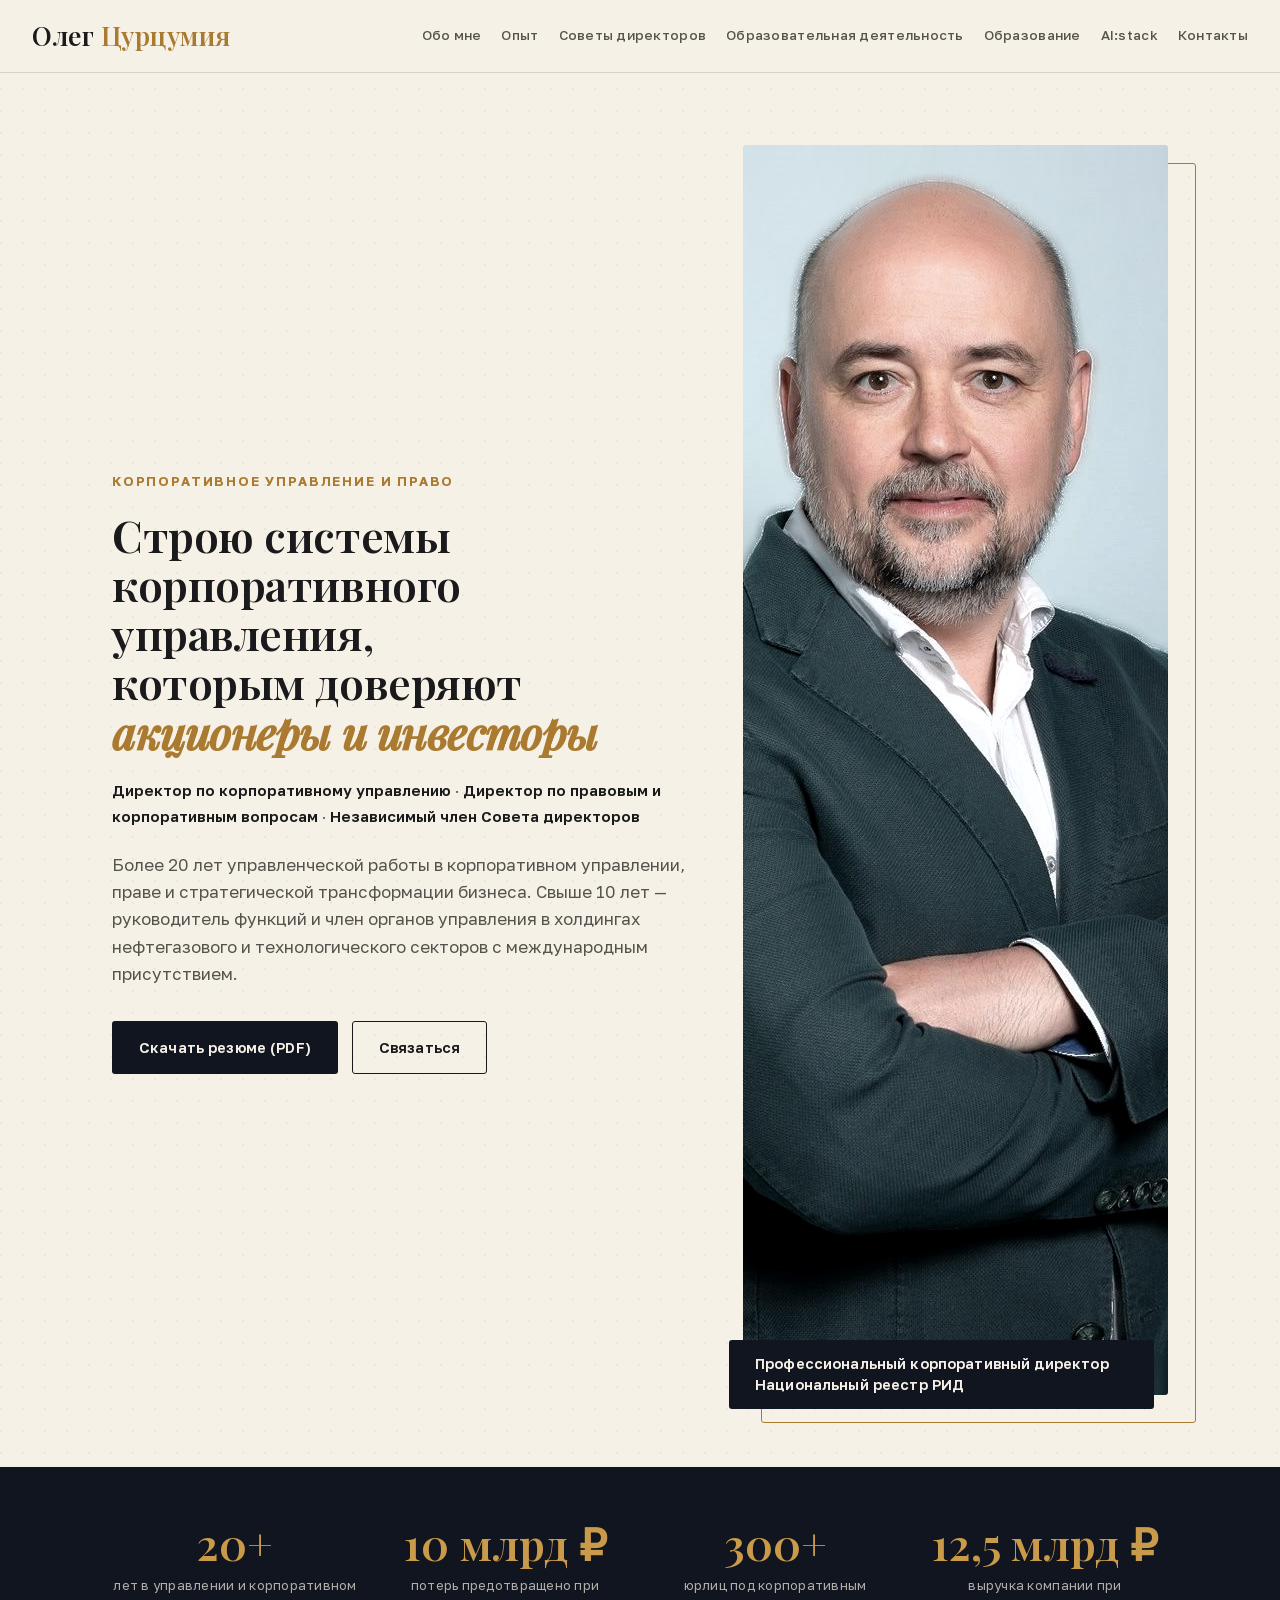
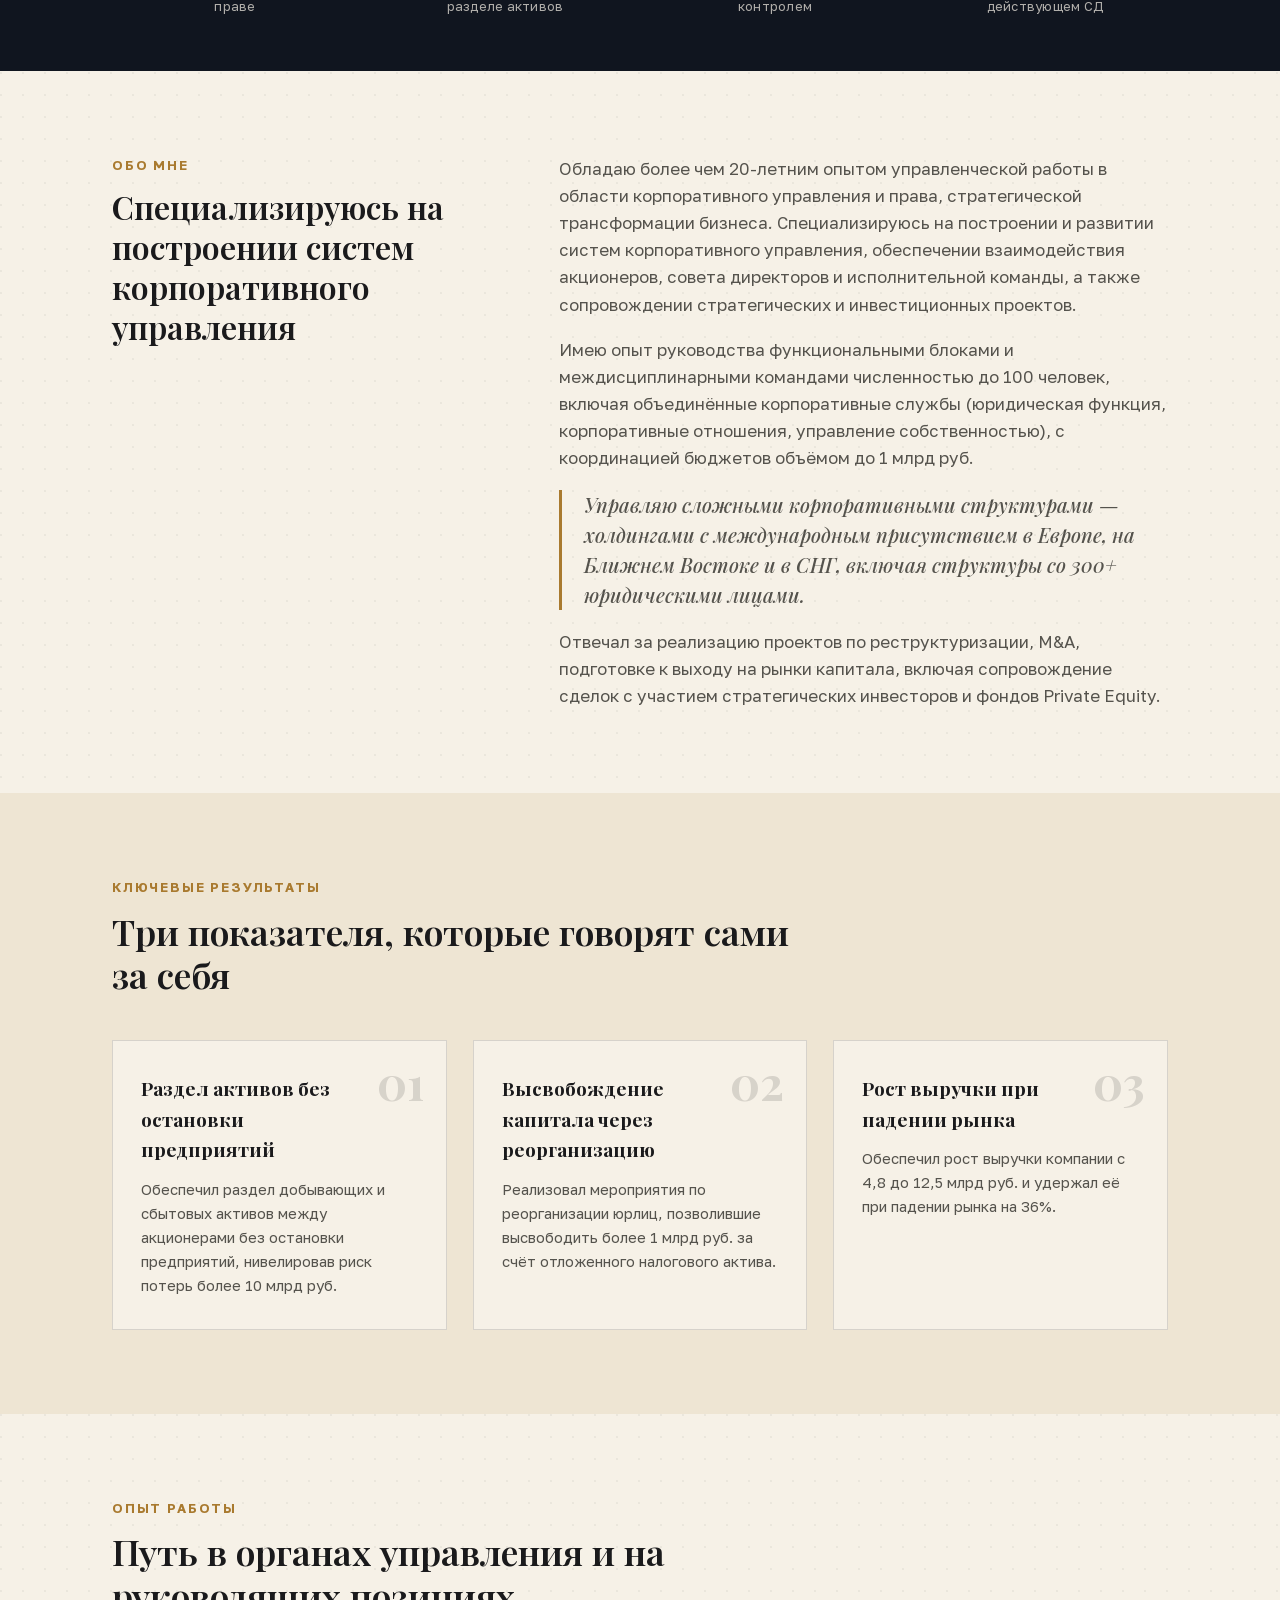
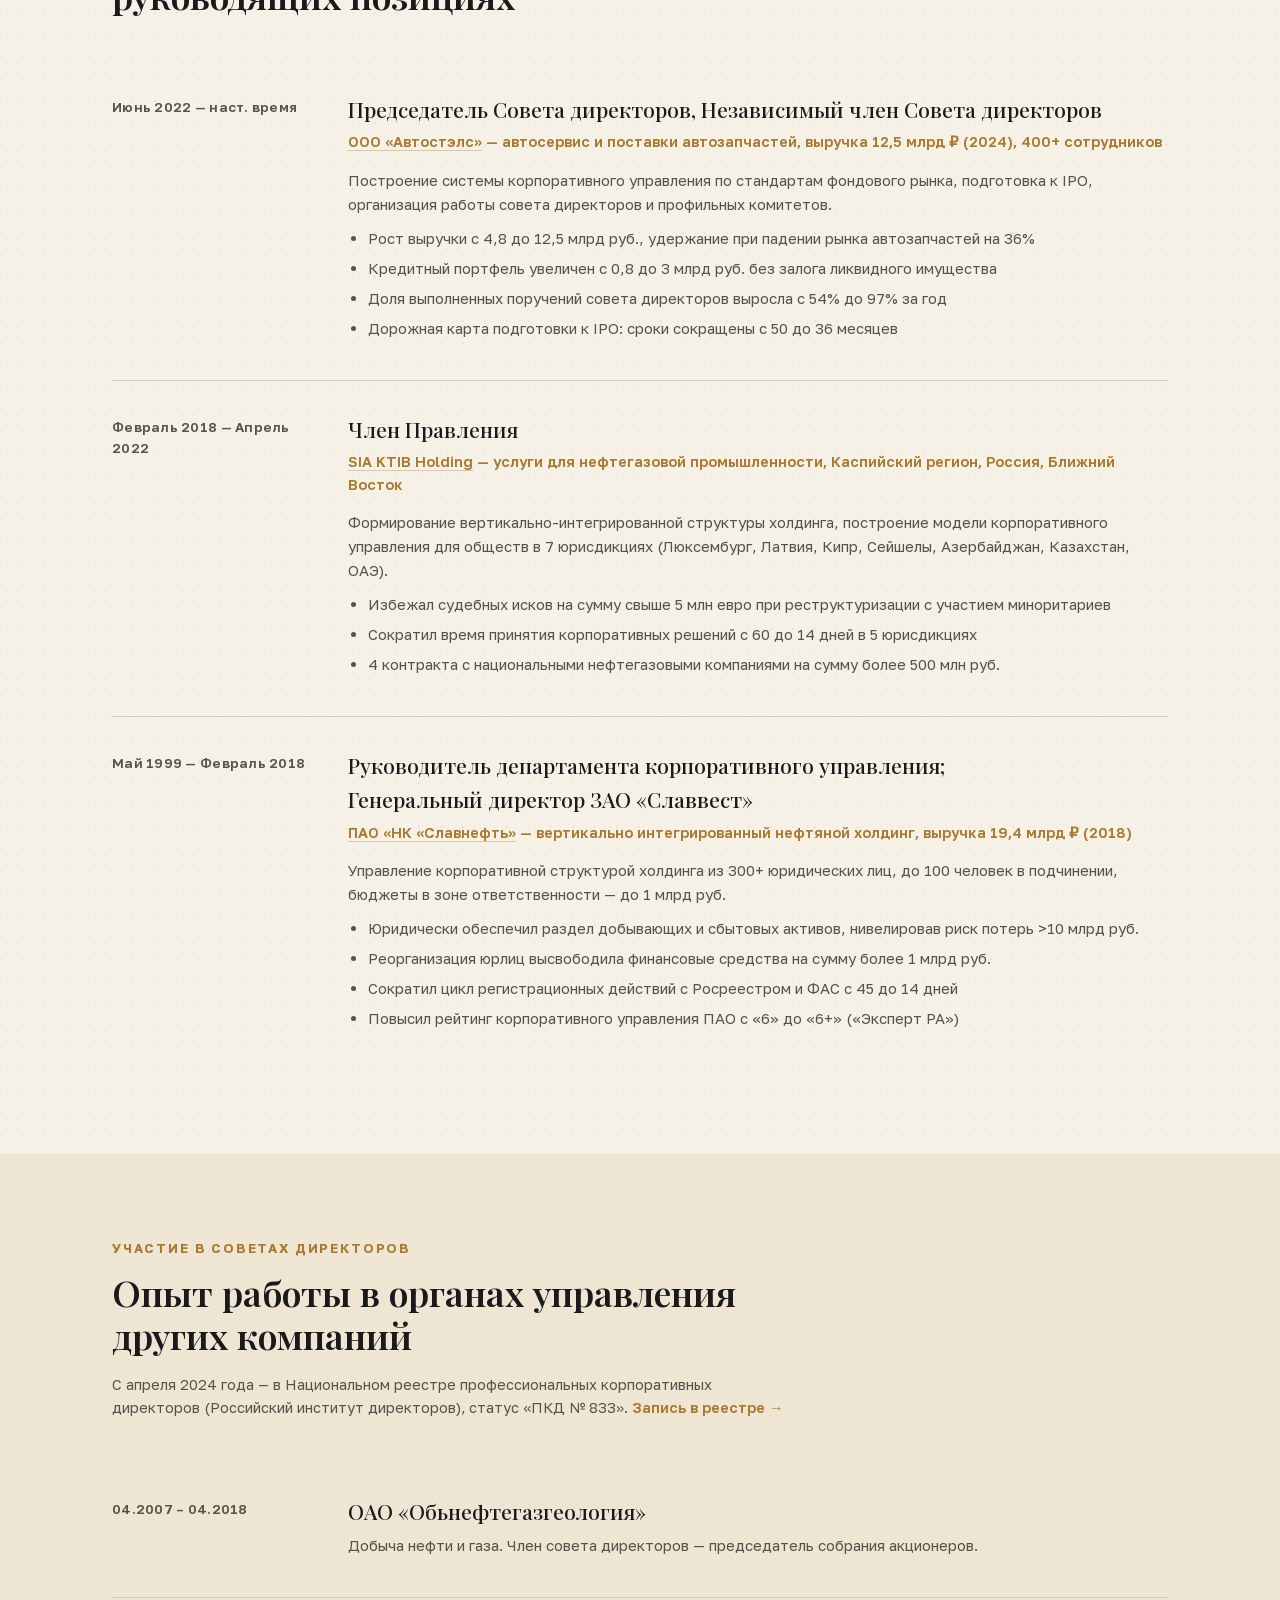
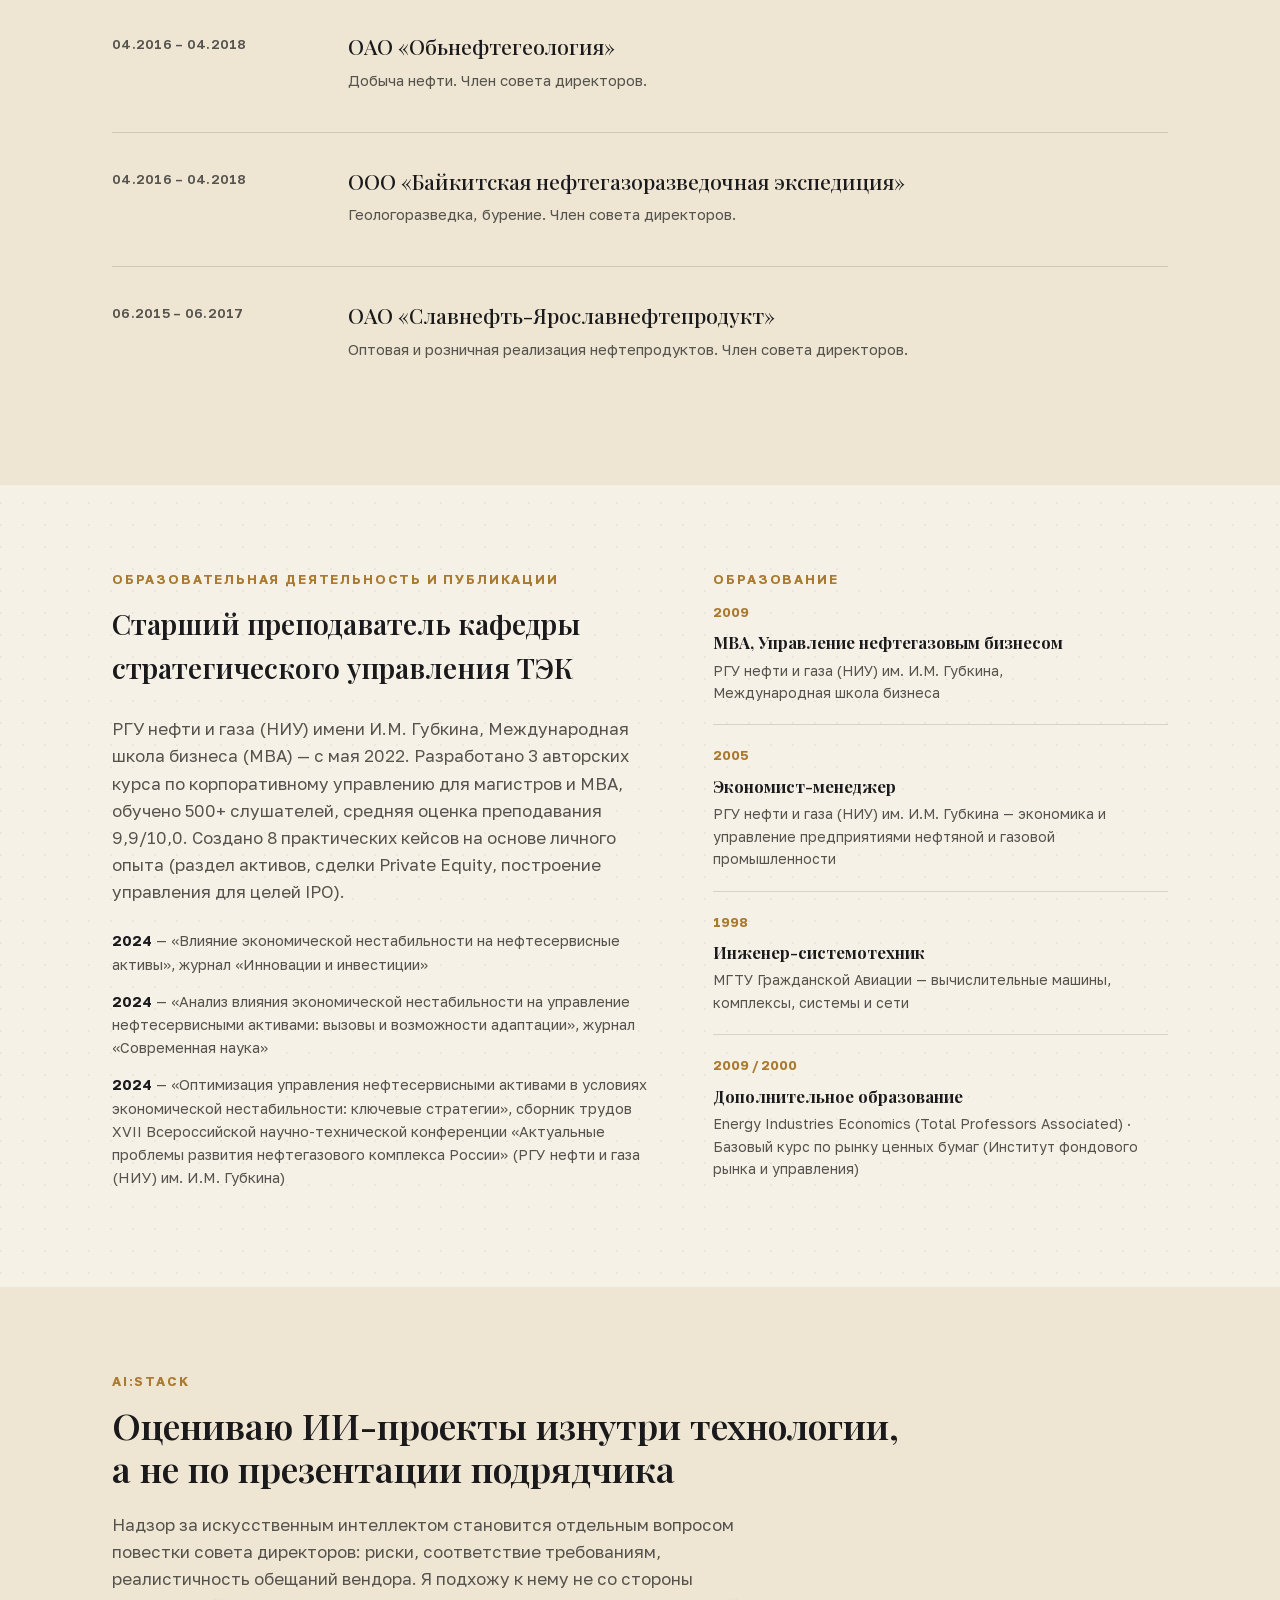
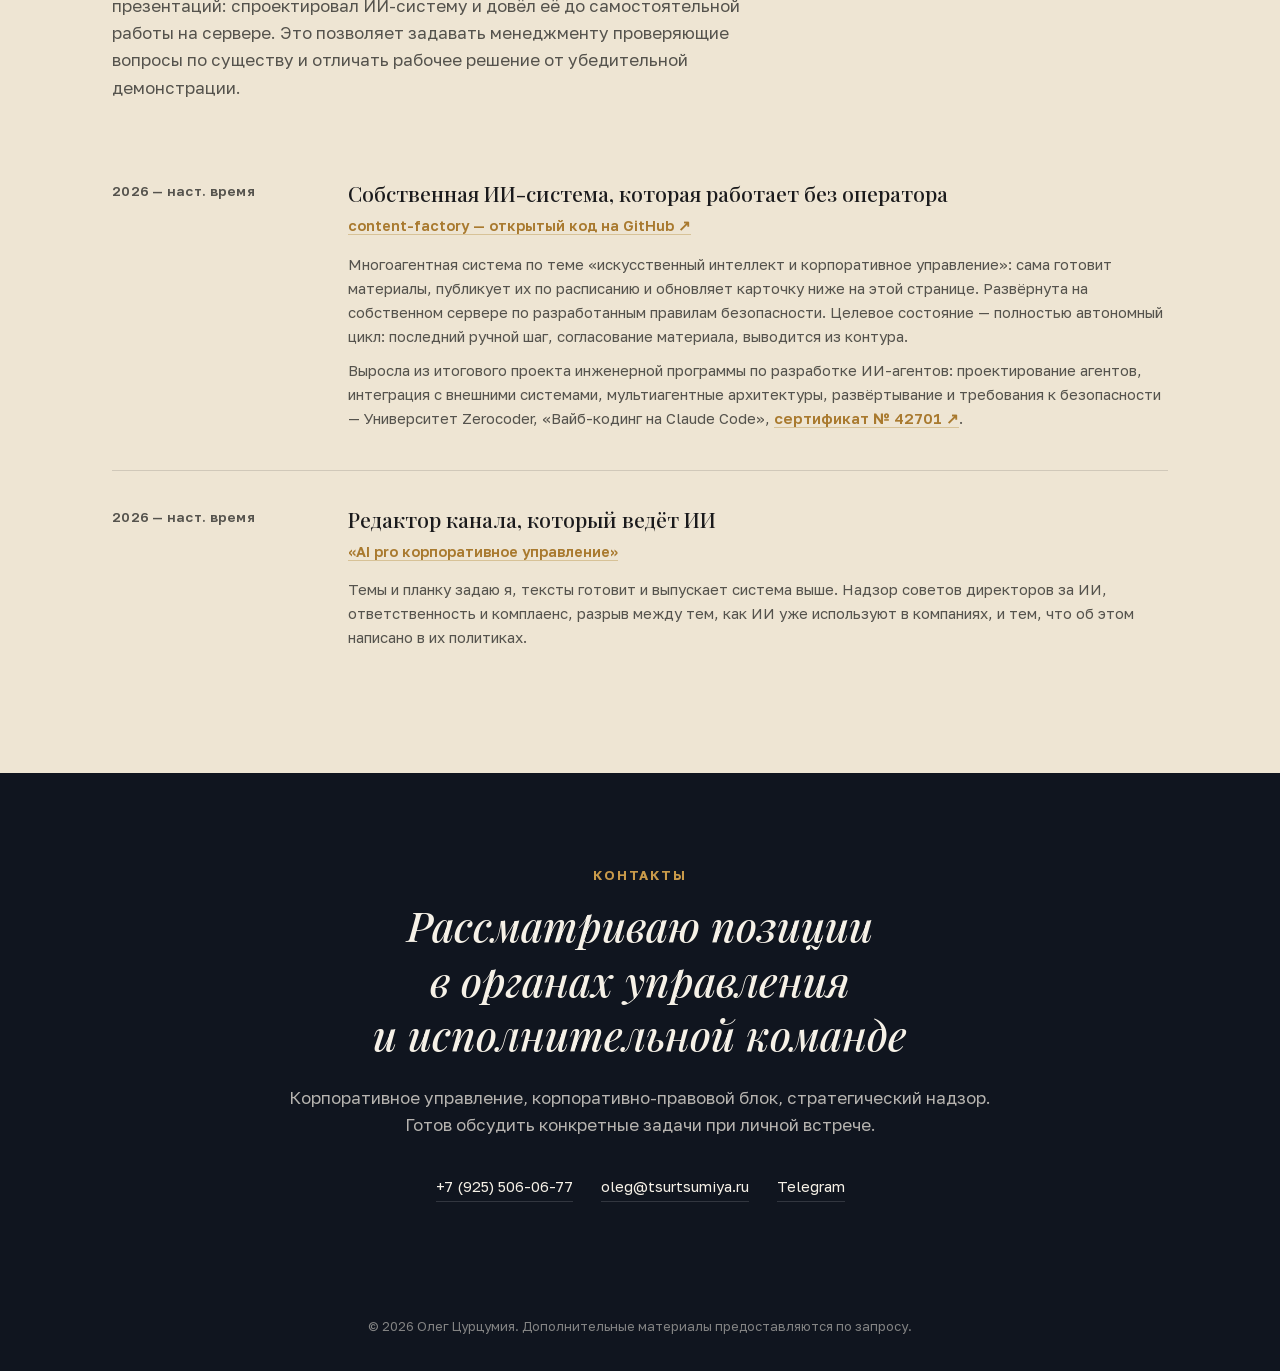
==== commit 8565e9f6: "SEO-аудит: иерархия заголовков, alt-тексты, размеры фото - «Образование» стало <h3> вместо <span> — " ====
--- a/index.html
+++ b/index.html
@@ -15,6 +15,7 @@
 <meta property="og:image" content="https://oleg-tsurtsumiya.ru/assets/og-image.jpg">
 <meta property="og:image:width" content="1200">
 <meta property="og:image:height" content="630">
+<meta property="og:image:alt" content="Олег Цурцумия — директор по корпоративному управлению">
 <meta property="og:site_name" content="Олег Цурцумия">
 <meta property="og:locale" content="ru_RU">
 
@@ -22,6 +23,7 @@
 <meta name="twitter:title" content="Олег Цурцумия — Корпоративное управление и право">
 <meta name="twitter:description" content="Директор по корпоративному управлению, независимый член совета директоров.">
 <meta name="twitter:image" content="https://oleg-tsurtsumiya.ru/assets/og-image.jpg">
+<meta name="twitter:image:alt" content="Олег Цурцумия — директор по корпоративному управлению">
 
 <script type="application/ld+json">
 {
@@ -32,7 +34,7 @@
   "image": "https://oleg-tsurtsumiya.ru/assets/og-image.jpg",
   "jobTitle": ["Директор по корпоративному управлению", "Директор по правовым и корпоративным вопросам", "Независимый член Совета директоров"],
   "description": "Директор по корпоративному управлению, независимый член совета директоров. 20+ лет в стратегическом управлении и корпоративном праве.",
-  "email": "mailto:oleg@tsurtsumiya.ru",
+  "email": "oleg@tsurtsumiya.ru",
   "telephone": "+7-925-506-06-77",
   "address": {
     "@type": "PostalAddress",
@@ -127,8 +129,8 @@
       </div>
     </div>
     <div class="hero-photo">
-      <img src="assets/photo-main.jpg" alt="Олег Цурцумия">
-      <a class="tag tag-cred" href="https://rid.ru/reestr/chleny-naczionalnogo-reestra/czurczumiya-oleg-vitalevich/" target="_blank" rel="noopener">Профессиональный корпоративный директор<br>Национальный реестр РИД</a>
+      <img src="assets/photo-main.jpg" alt="Олег Цурцумия, директор по корпоративному управлению" width="1000" height="1250">
+      <a class="tag tag-cred" href="https://rid.ru/reestr/chleny-naczionalnogo-reestra/czurczumiya-oleg-vitalevich/" target="_blank" rel="noopener">Профессиональный корпоративный директор<br> Национальный реестр РИД</a>
     </div>
   </div>
 </section>
@@ -262,7 +264,7 @@
       <div class="tl-item reveal">
         <div class="tl-dates">Май 1999 — Февраль 2018</div>
         <div>
-          <div class="tl-role">Руководитель департамента корпоративного управления;<br>Генеральный директор ЗАО «Славвест»</div>
+          <div class="tl-role">Руководитель департамента корпоративного управления;<br> Генеральный директор ЗАО «Славвест»</div>
           <div class="tl-company"><a href="https://www.slavneft.ru" target="_blank" rel="noopener">ПАО «НК «Славнефть»</a> — вертикально интегрированный нефтяной холдинг, выручка 19,4 млрд ₽ (2018)</div>
           <div class="tl-desc">
             Управление корпоративной структурой холдинга из 300+ юридических лиц, до 100 человек в подчинении,
@@ -348,11 +350,11 @@
           (РГУ нефти и газа (НИУ) им. И.М. Губкина)</div>
       </div>
       <div class="reveal">
-        <span class="kicker">Образование</span>
+        <h3 class="kicker">Образование</h3>
         <div class="edu-item">
           <div class="year">2009</div>
           <h4>МВА, Управление нефтегазовым бизнесом</h4>
-          <p>РГУ нефти и газа (НИУ) им. И.М. Губкина,<br>Международная школа бизнеса</p>
+          <p>РГУ нефти и газа (НИУ) им. И.М. Губкина,<br> Международная школа бизнеса</p>
         </div>
         <div class="edu-item">
           <div class="year">2005</div>
@@ -378,7 +380,7 @@
   <div class="wrap">
     <div class="section-head reveal" style="max-width:none;">
       <span class="kicker">AI:stack</span>
-      <h2 style="max-width:none;">Оцениваю ИИ-проекты изнутри технологии,<br>а не по презентации подрядчика</h2>
+      <h2 style="max-width:none;">Оцениваю ИИ-проекты изнутри технологии,<br> а не по презентации подрядчика</h2>
       <p style="color:var(--ink-soft);margin:20px 0 0;max-width:62ch;">
         Надзор за искусственным интеллектом становится отдельным вопросом повестки совета
         директоров: риски, соответствие требованиям, реалистичность обещаний вендора.
@@ -418,7 +420,7 @@
         <div class="tl-dates">2026 — наст. время</div>
         <div>
           <div class="tl-role">Редактор канала, который ведёт ИИ</div>
-          <div class="tl-company"><a href="https://t.me/ai_pro_cg" target="_blank" rel="noopener">«AI pro корпоративное управление»</a></div>
+          <div class="tl-company"><a href="https://t.me/ai_pro_cg" target="_blank" rel="noopener" data-goal="click_channel">«AI pro корпоративное управление»</a></div>
           <div class="tl-desc">
             Темы и планку задаю я, тексты готовит и выпускает система выше. Надзор советов
             директоров за ИИ, ответственность и комплаенс, разрыв между тем, как ИИ уже
@@ -430,7 +432,7 @@
       <div class="live" id="live-post">
         <div class="live-date"></div>
         <div class="live-main">
-          <a class="tg-card" href="https://t.me/ai_pro_cg" target="_blank" rel="noopener">
+          <a class="tg-card" href="https://t.me/ai_pro_cg" target="_blank" rel="noopener" data-goal="click_channel">
             <div class="tg-head">
               <div class="tg-av">AI</div>
               <div>
@@ -447,7 +449,7 @@
             <span class="tg-btn">🇬🇧 English version</span>
             <div class="tg-foot"><span>7:30&nbsp;·&nbsp;будний день</span><span class="tg-open">Открыть в канале ↗</span></div>
           </a>
-          <div class="live-cta">Все материалы — <a href="https://t.me/ai_pro_cg" target="_blank" rel="noopener">в канале «AI pro корпоративное управление» →</a></div>
+          <div class="live-cta">Все материалы — <a href="https://t.me/ai_pro_cg" target="_blank" rel="noopener" data-goal="click_channel">в канале «AI pro корпоративное управление» →</a></div>
         </div>
       </div>
 
@@ -458,7 +460,7 @@
 <section class="contact-band" id="contact">
   <div class="wrap">
     <span class="kicker">Контакты</span>
-    <h2>Рассматриваю позиции<br>в органах управления<br>и исполнительной команде</h2>
+    <h2>Рассматриваю позиции<br> в органах управления<br> и исполнительной команде</h2>
     <p class="lead">
       <span class="lead-line">Корпоративное управление, корпоративно-правовой блок, стратегический надзор.</span><br>
       Готов обсудить конкретные задачи при личной встрече.
--- a/styles.css
+++ b/styles.css
@@ -502,7 +502,7 @@
   letter-spacing: 0.14em;
   text-transform: uppercase;
   color: var(--gold);
-  margin-bottom: 12px;
+  margin: 0 0 12px;
   display: block;
 }
 
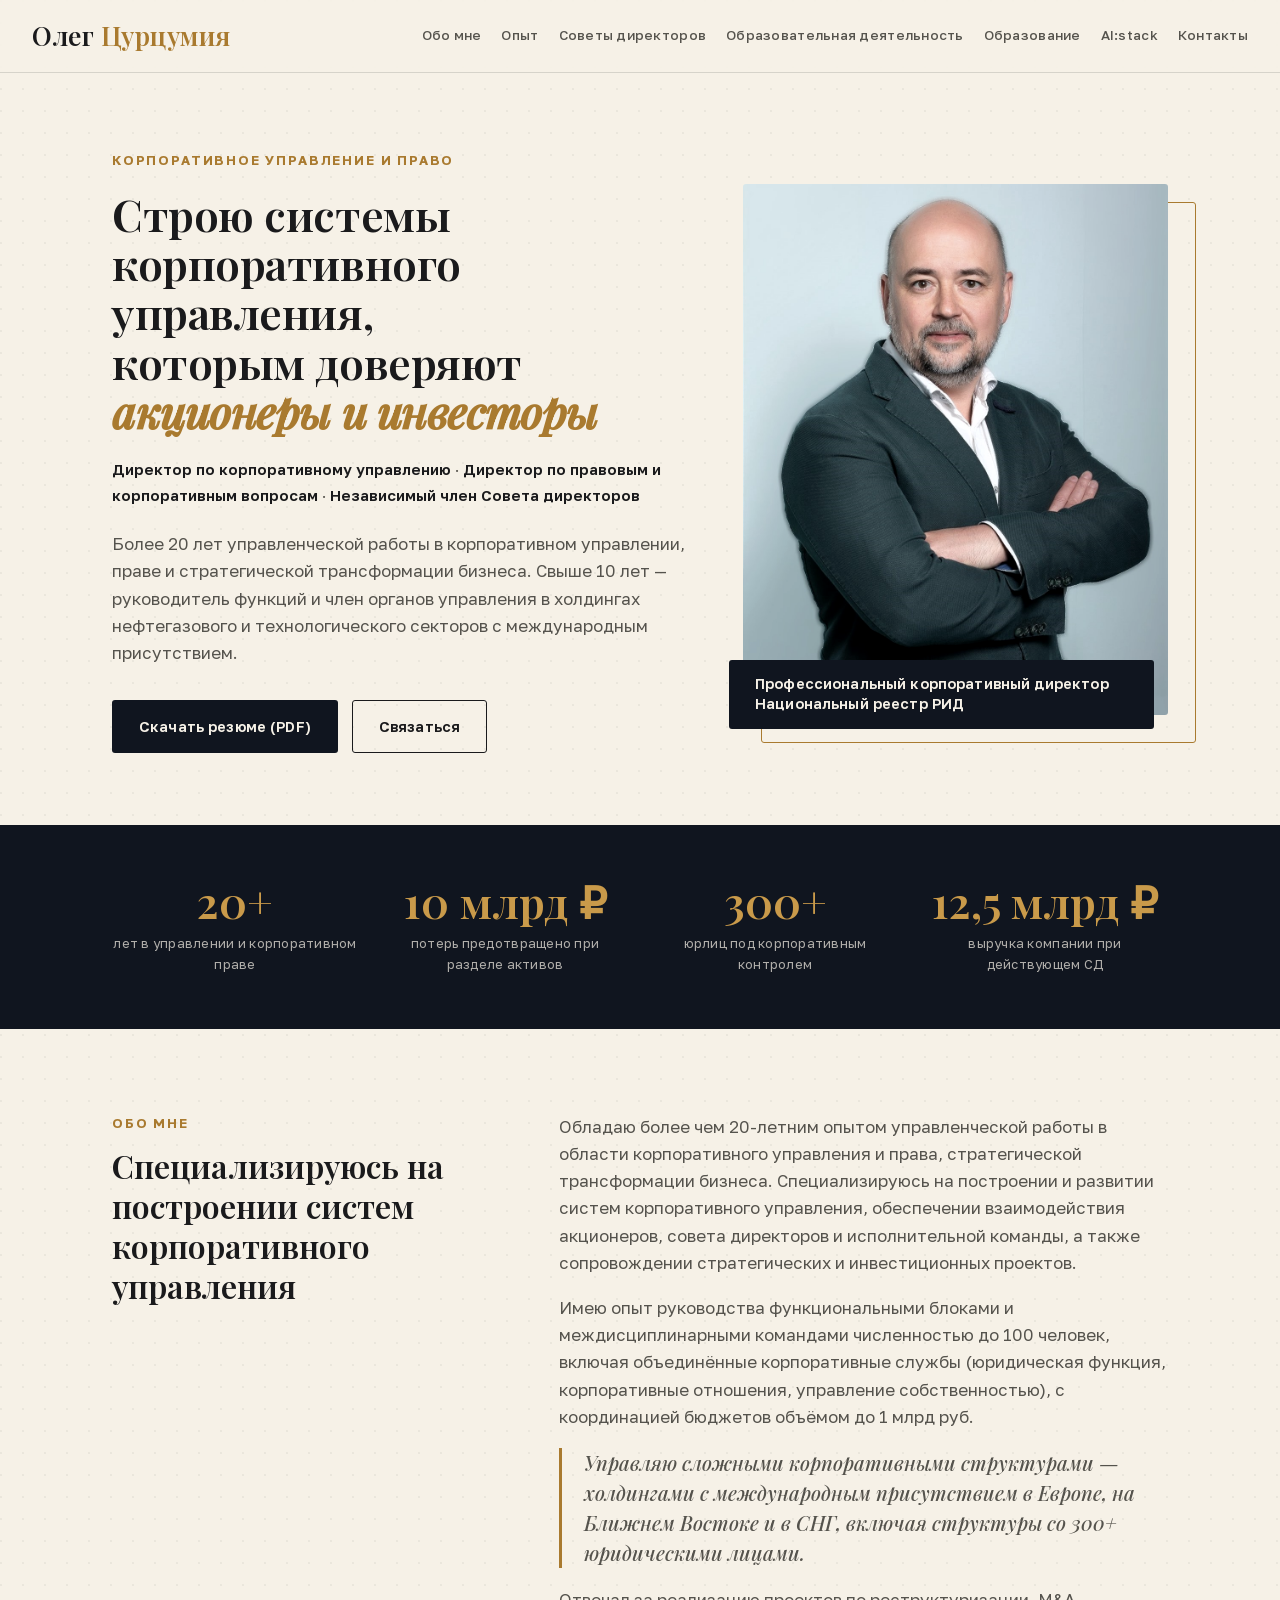
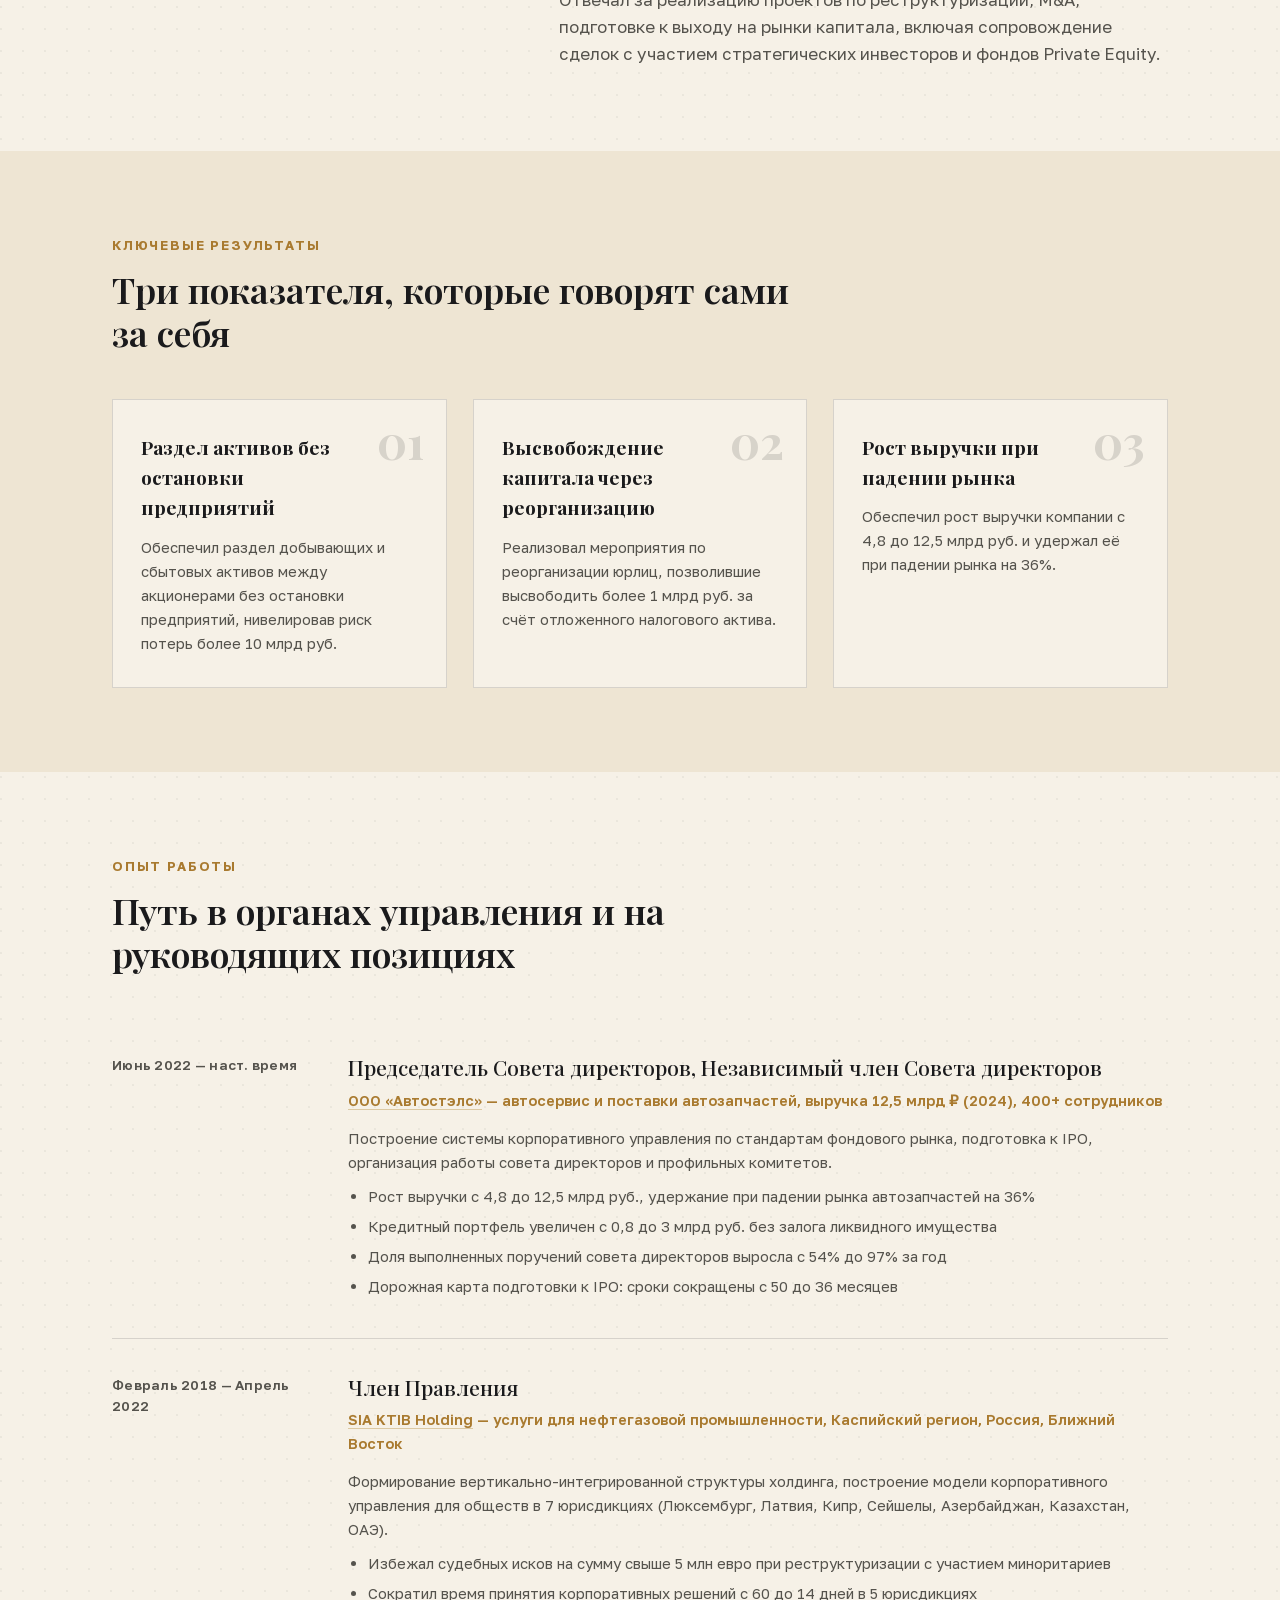
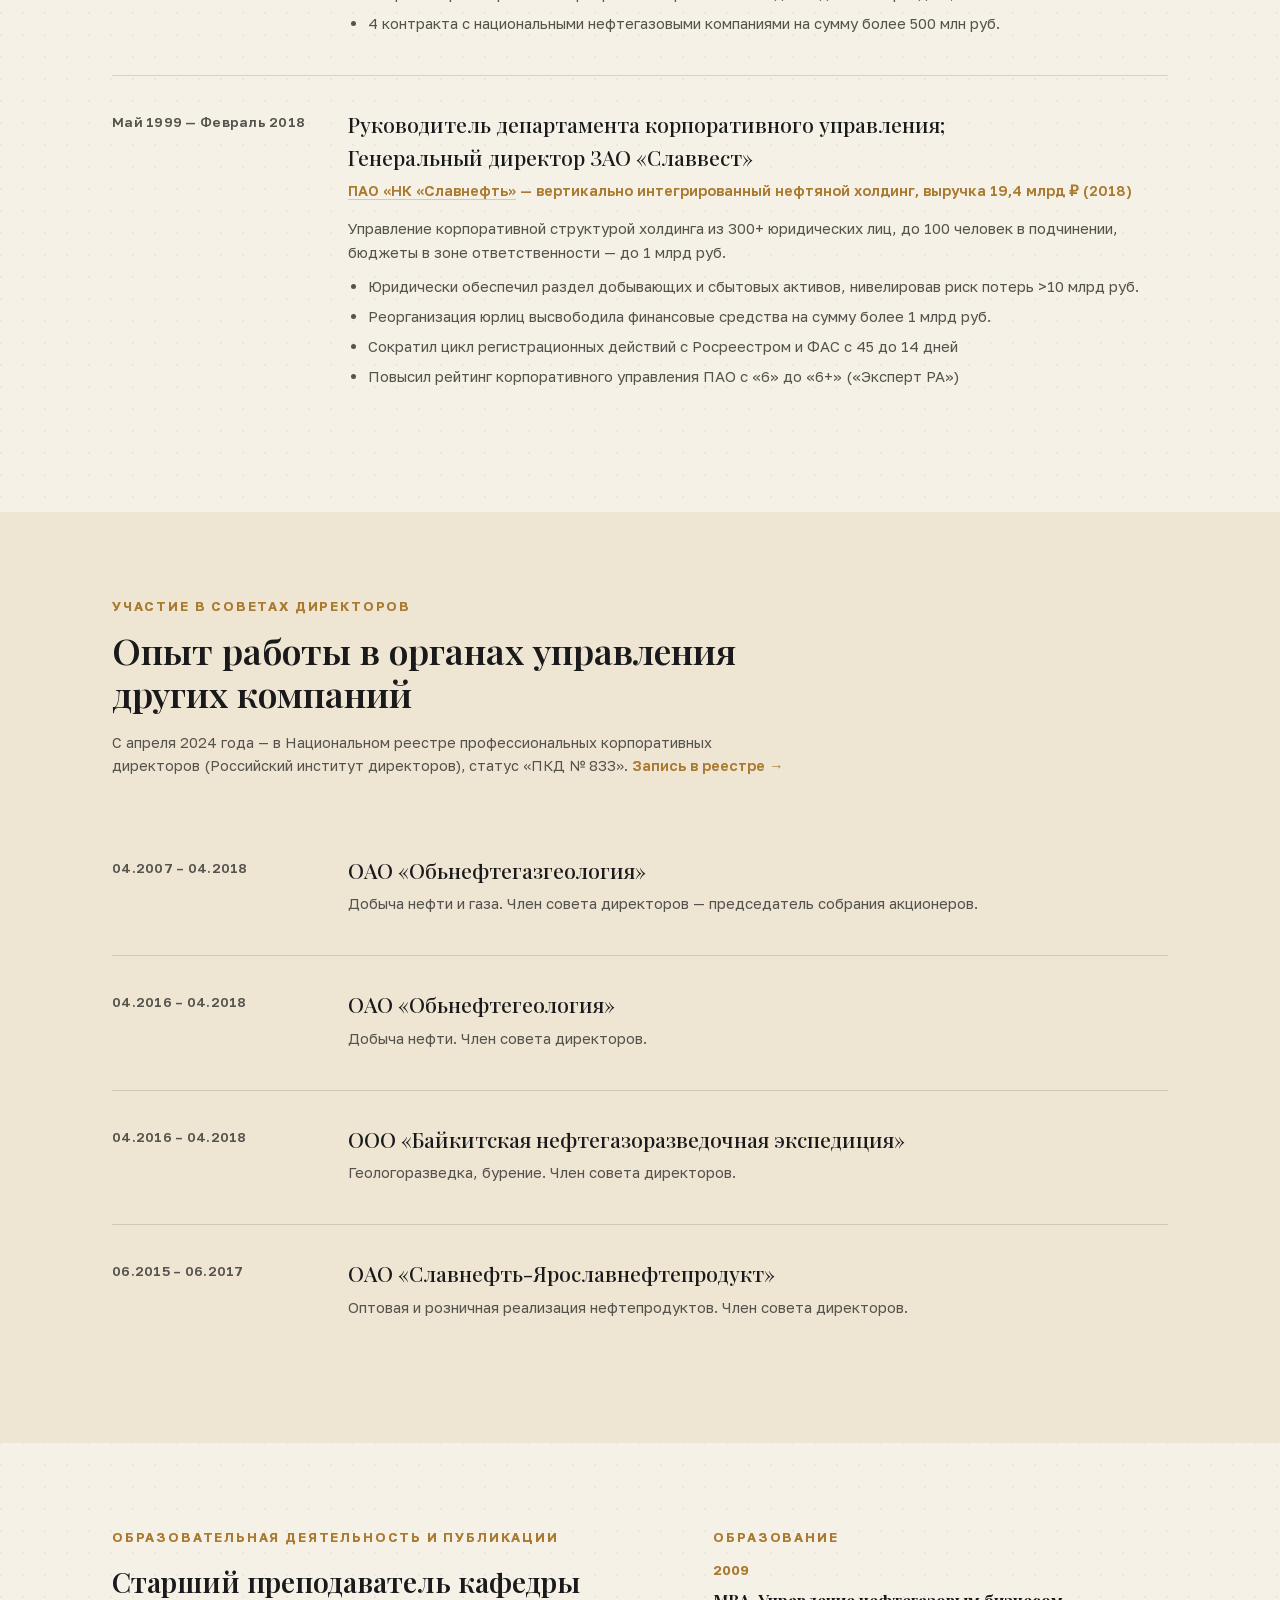
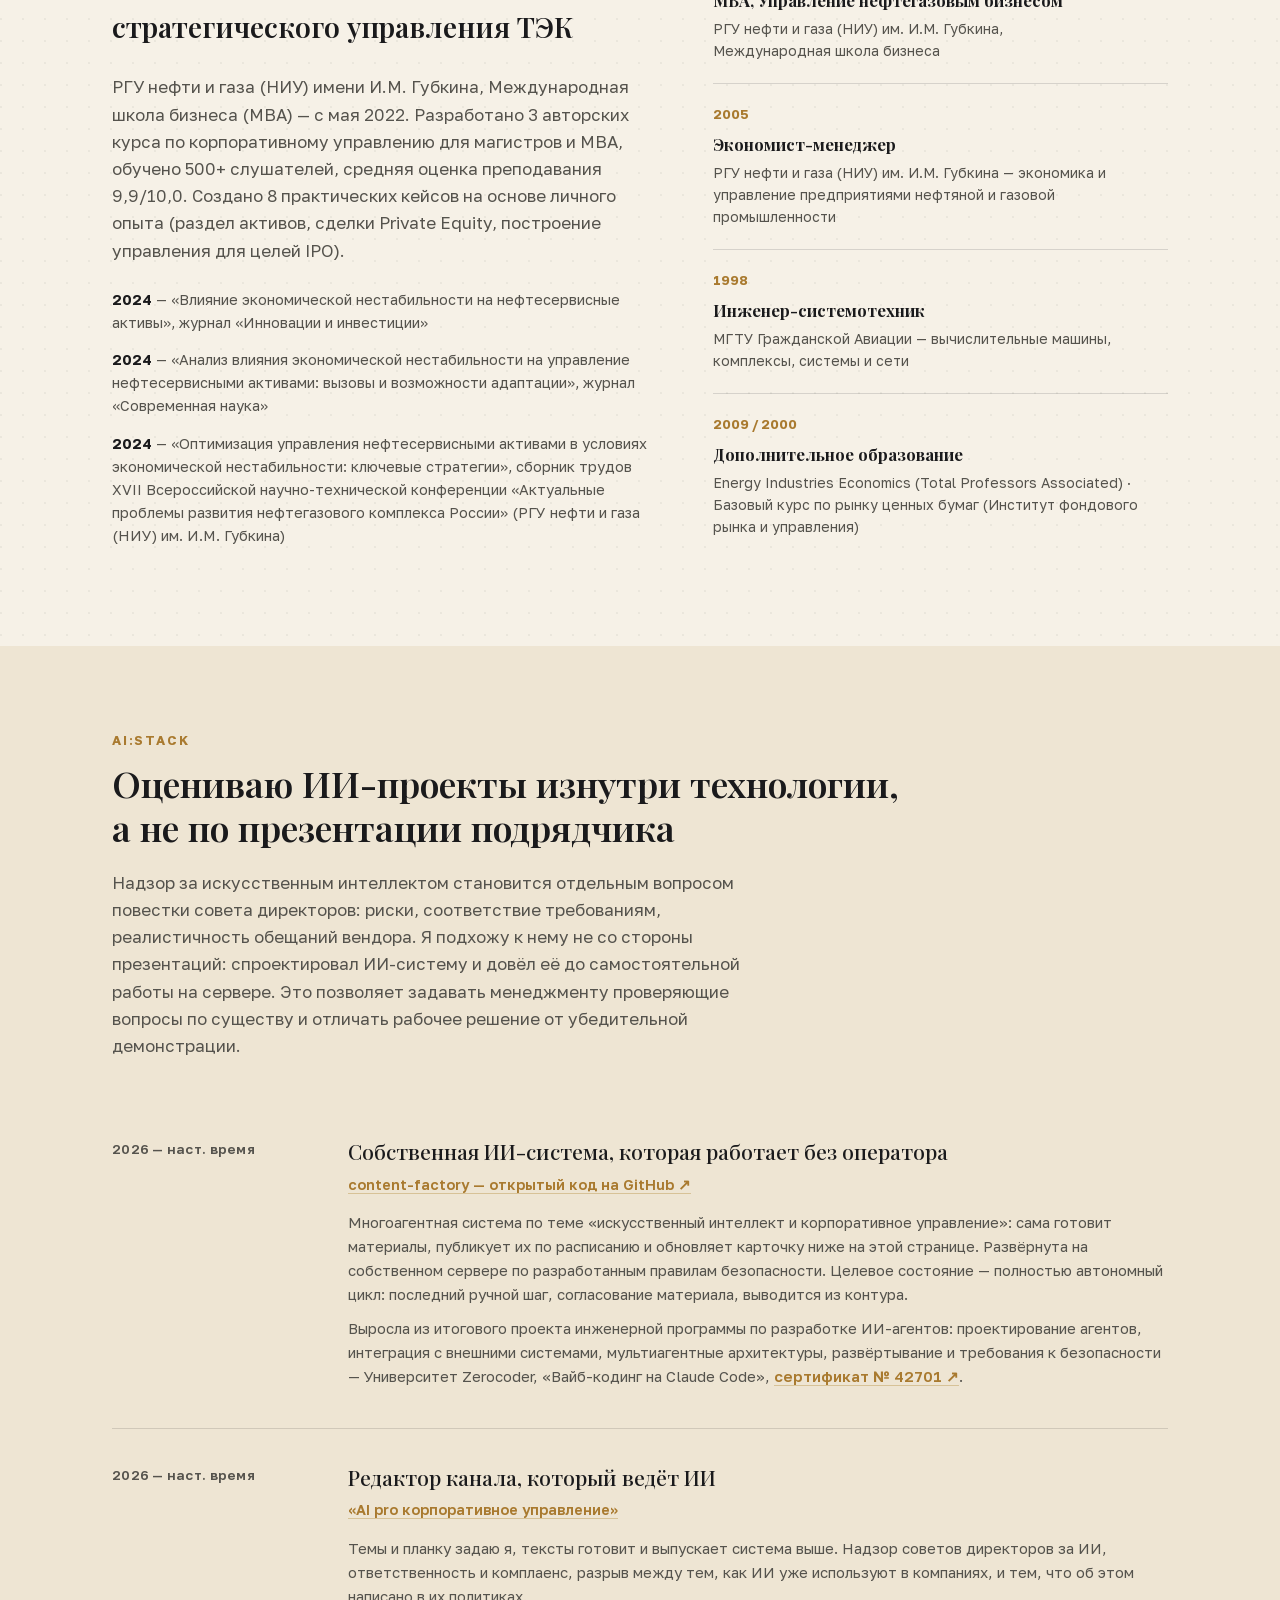
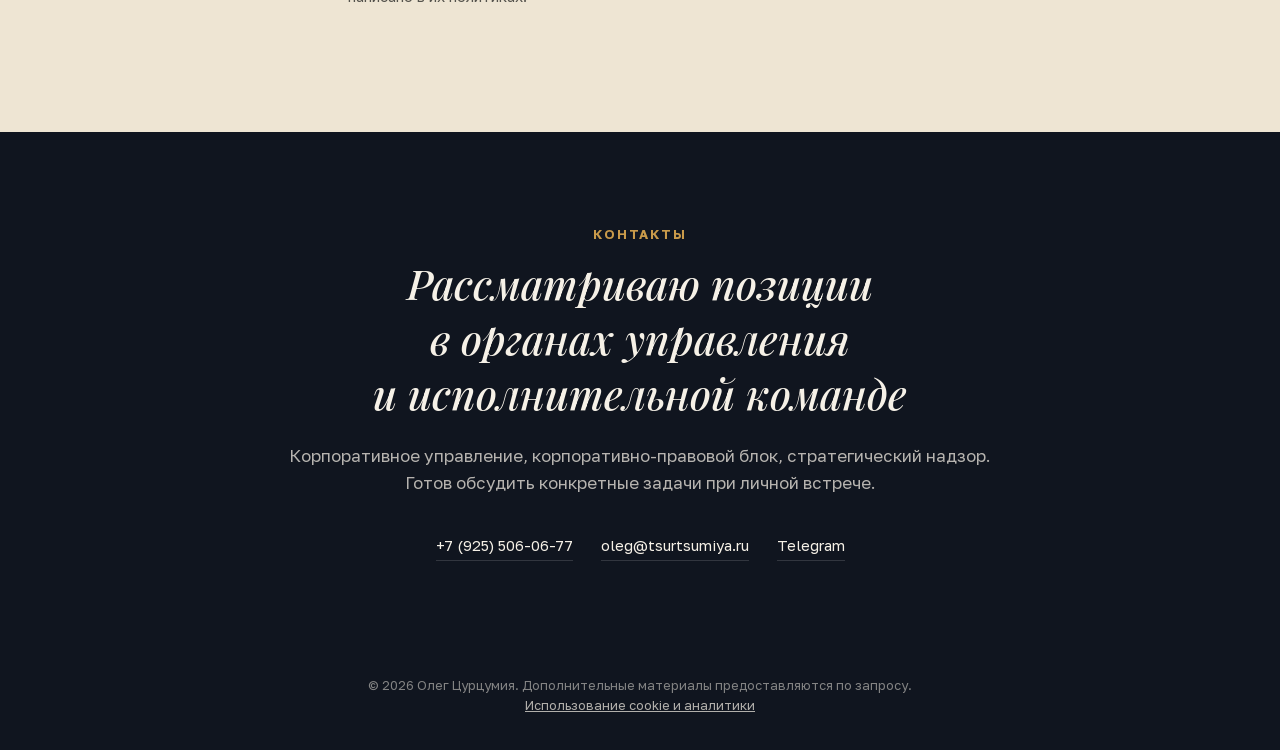
==== commit 04e5ce3b: "страница про cookie и Яндекс.Метрику + ссылка в подвале Лёгкое уведомление: сайт форм не содержит и " ====
--- a/index.html
+++ b/index.html
@@ -476,6 +476,7 @@
 <footer class="site-footer">
   <div class="wrap">
     © 2026 Олег Цурцумия. Дополнительные материалы предоставляются по запросу.
+    <br><a href="privacy.html">Использование cookie и аналитики</a>
   </div>
 </footer>
 
--- a/styles.css
+++ b/styles.css
@@ -410,6 +410,7 @@
   position: relative;
   z-index: 1;
   width: 100%;
+  height: auto;
   aspect-ratio: 4 / 5;
   object-fit: cover;
   object-position: top center;
@@ -813,6 +814,9 @@
   padding: 22px 0 34px;
 }
 
+footer.site-footer a { color: rgba(246, 241, 231, 0.7); text-decoration: underline; }
+footer.site-footer a:hover { color: var(--gold-bright); }
+
 /* ---------- Reveal animation ---------- */
 
 .reveal {
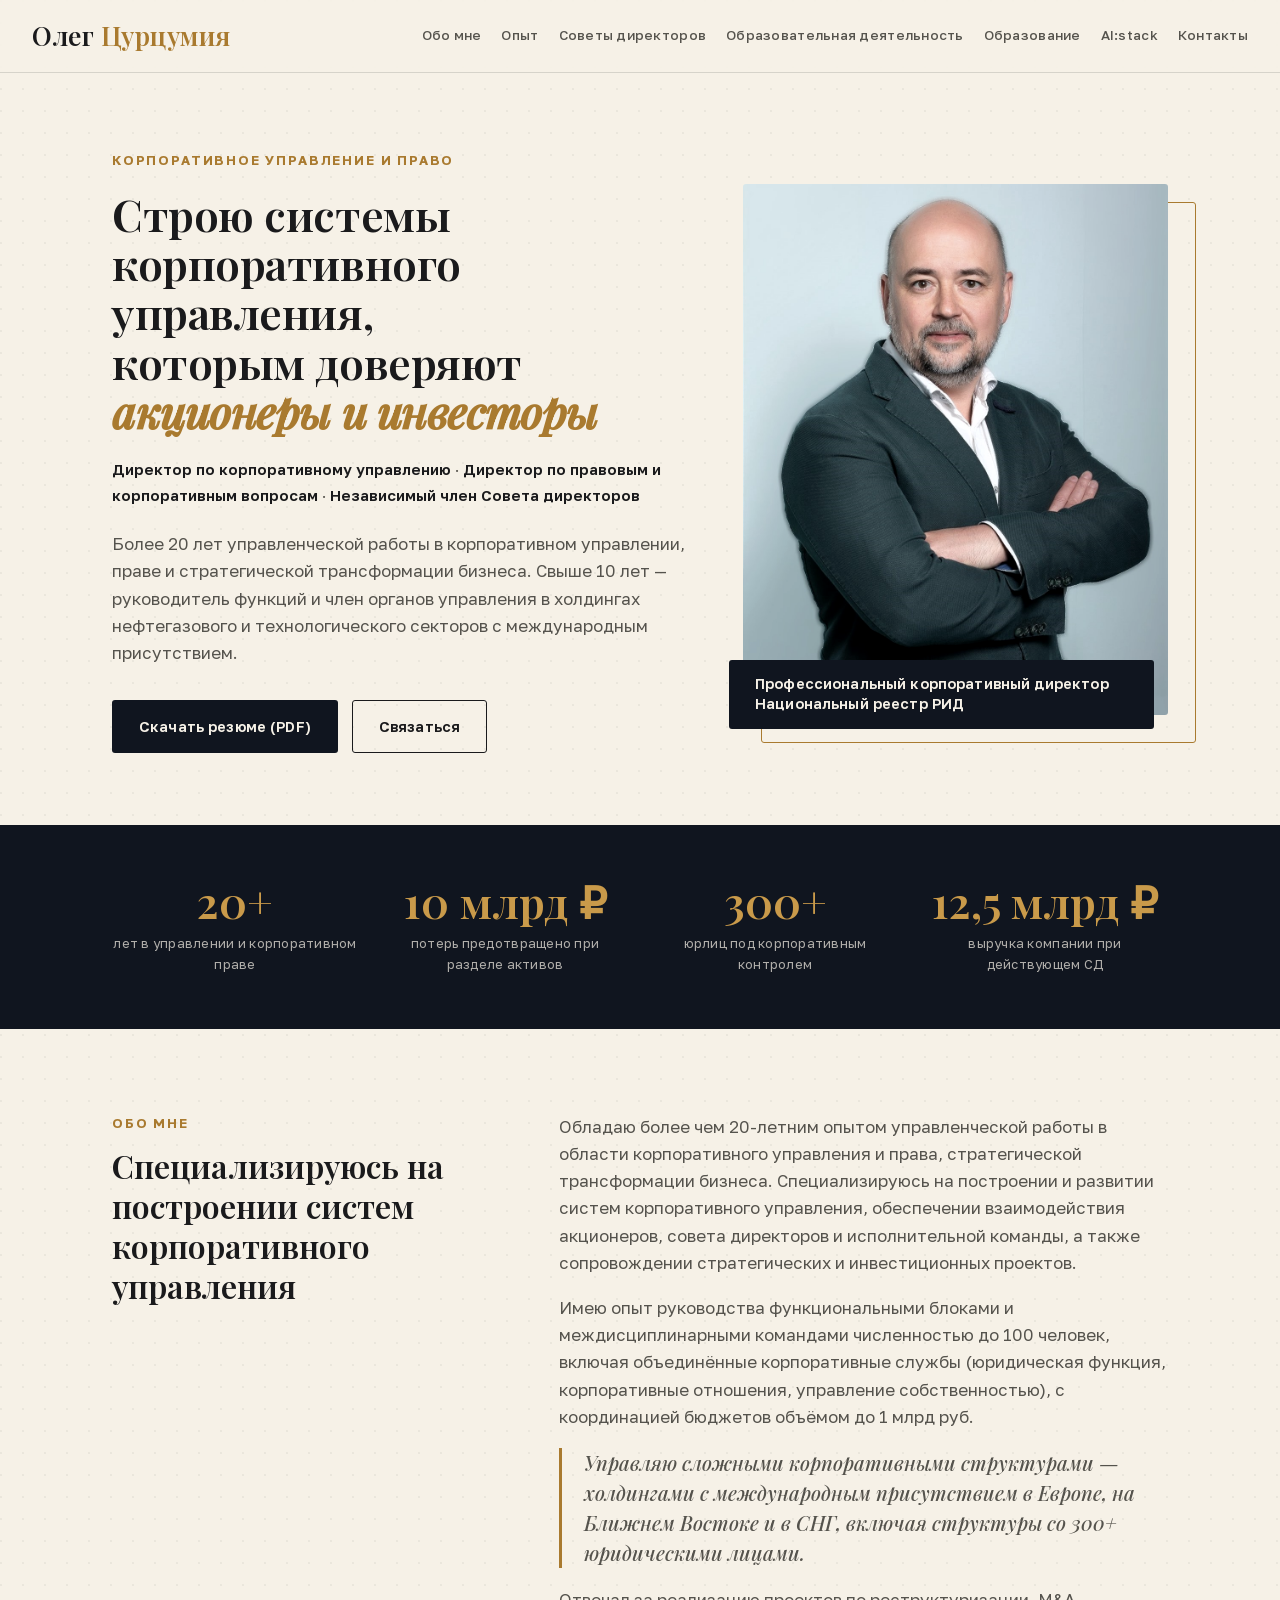
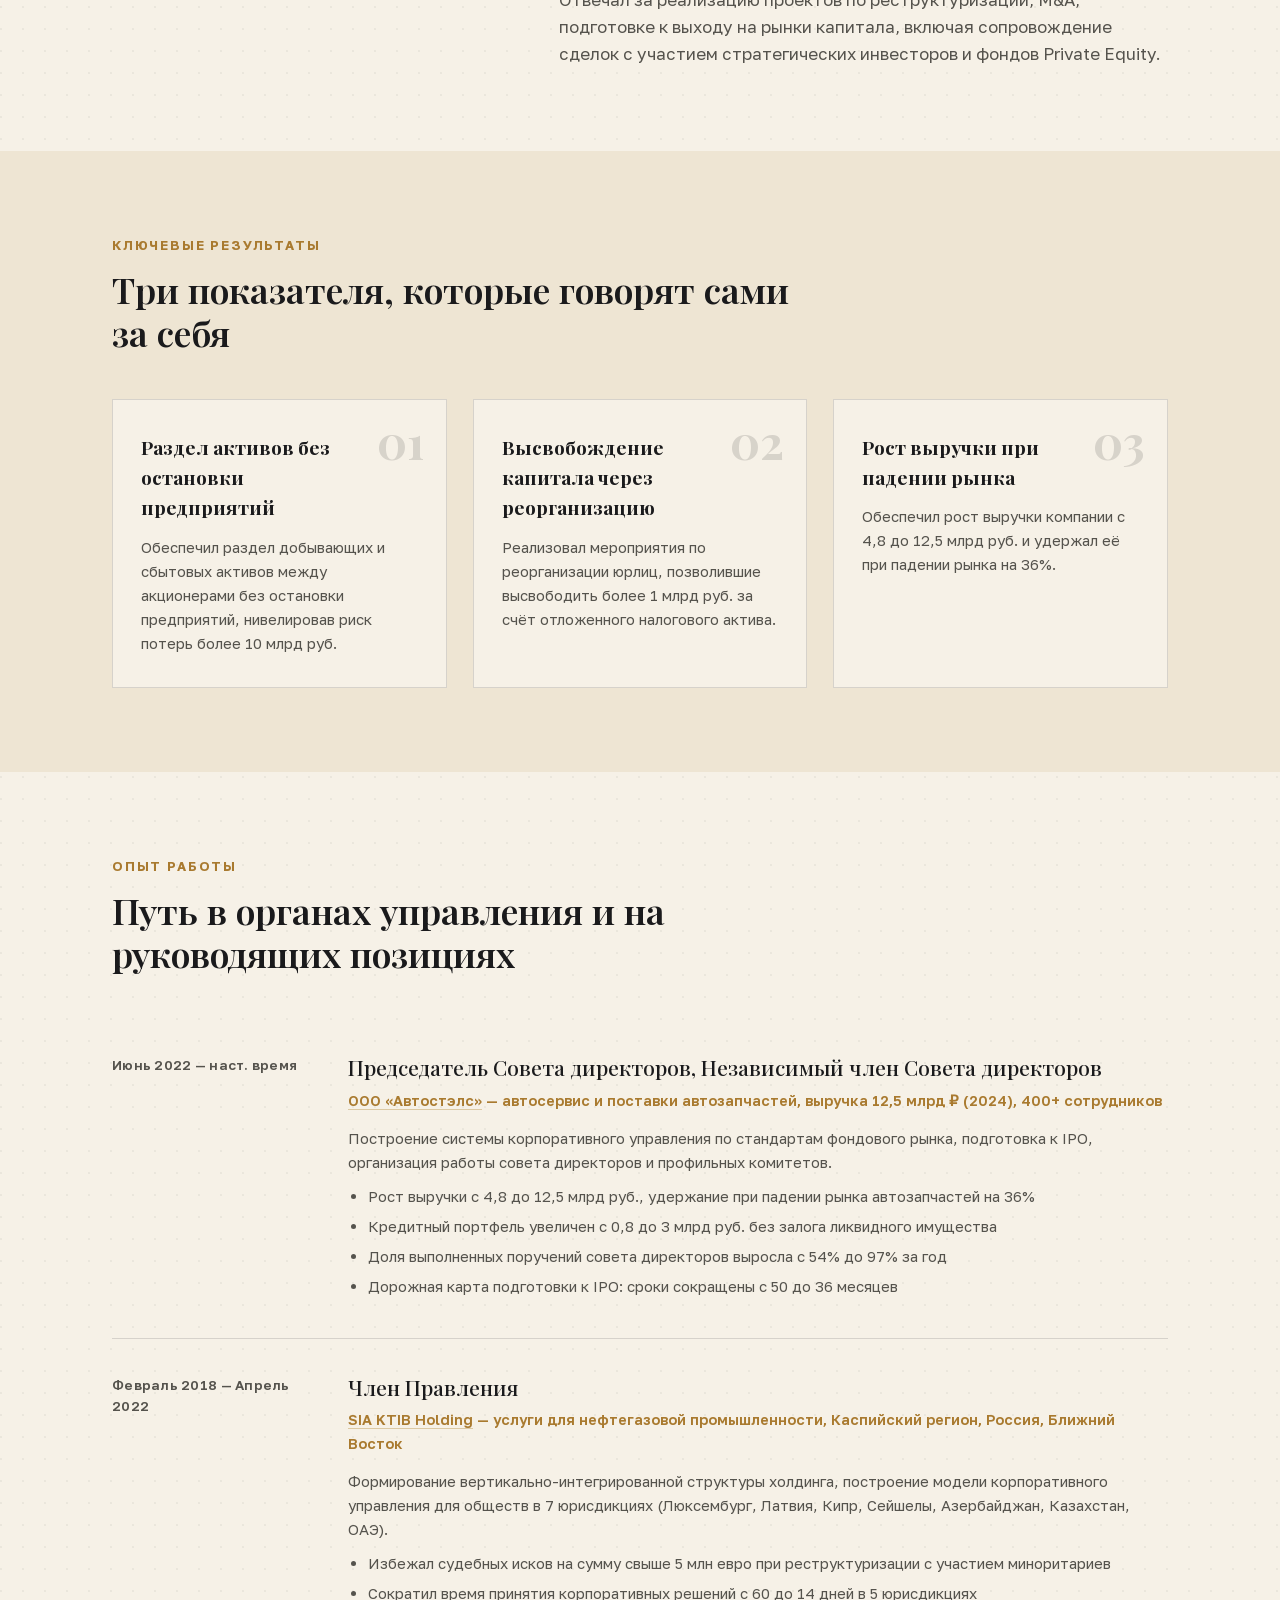
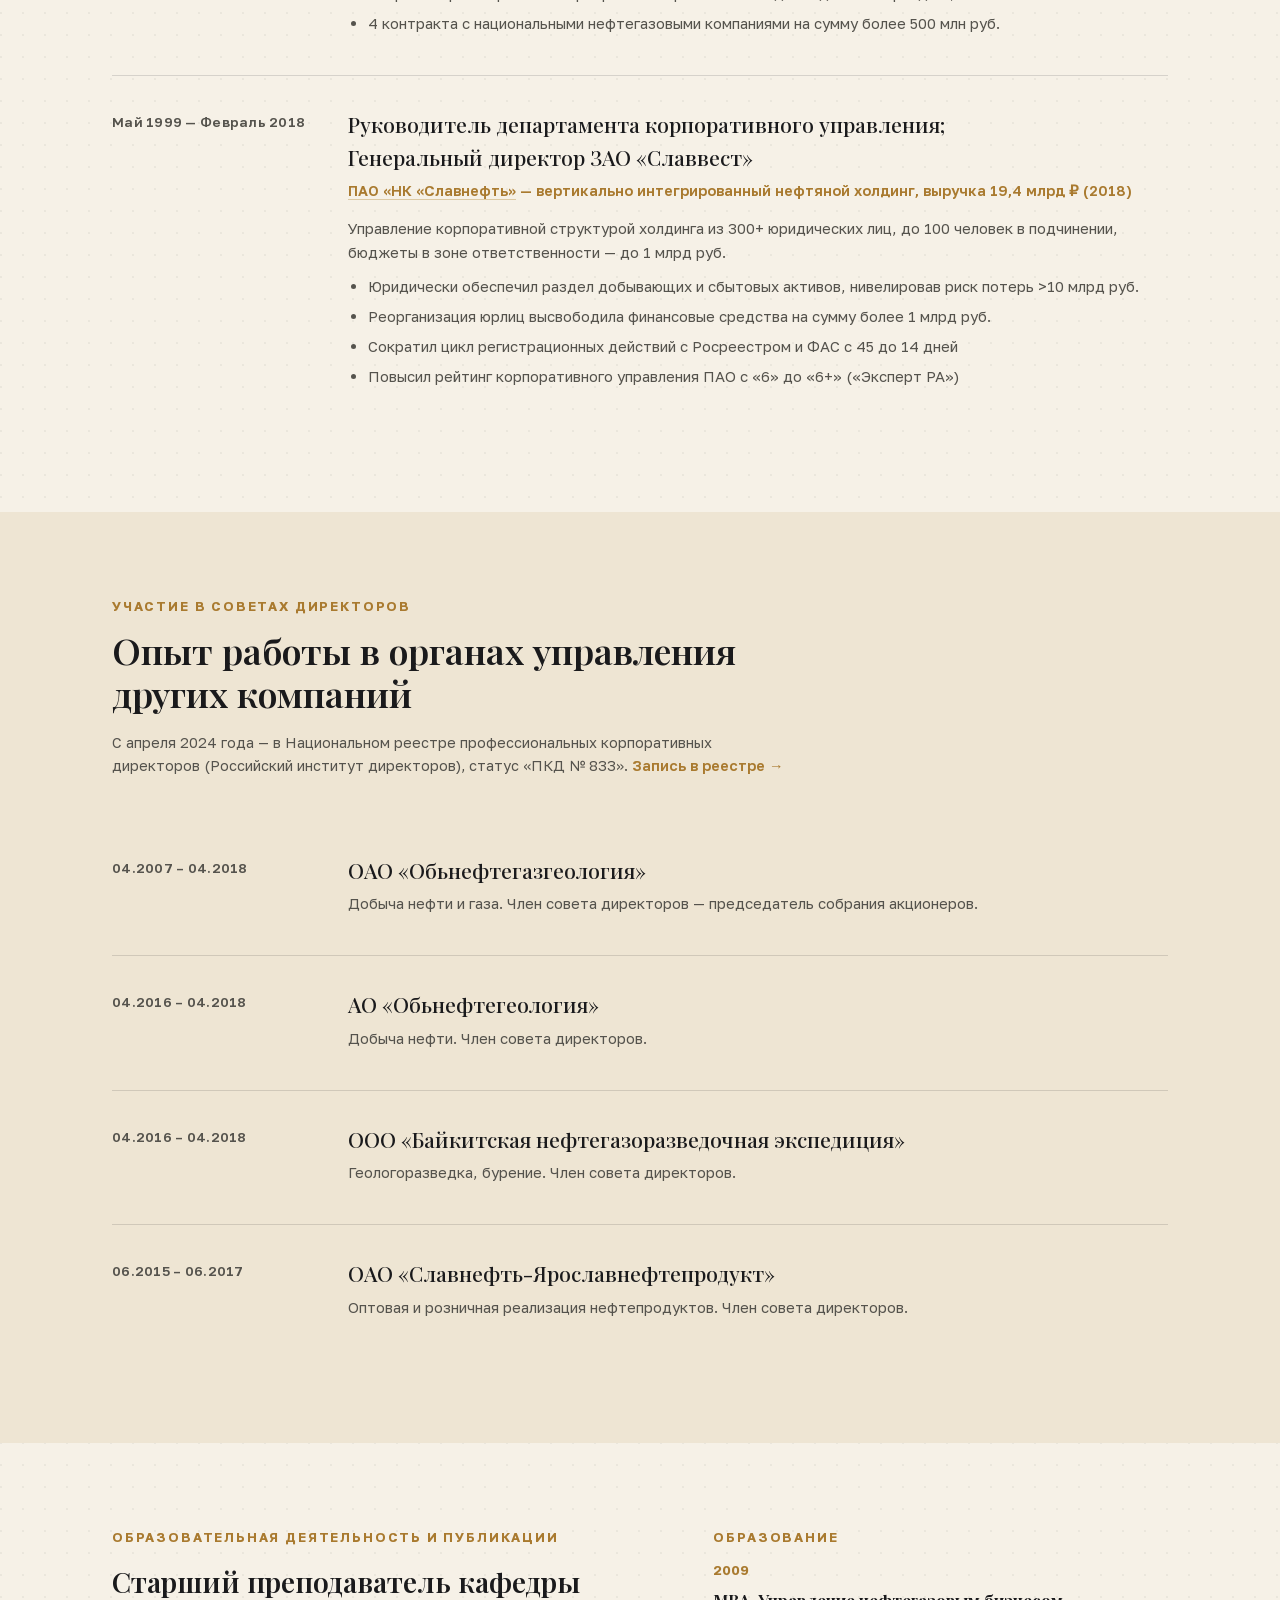
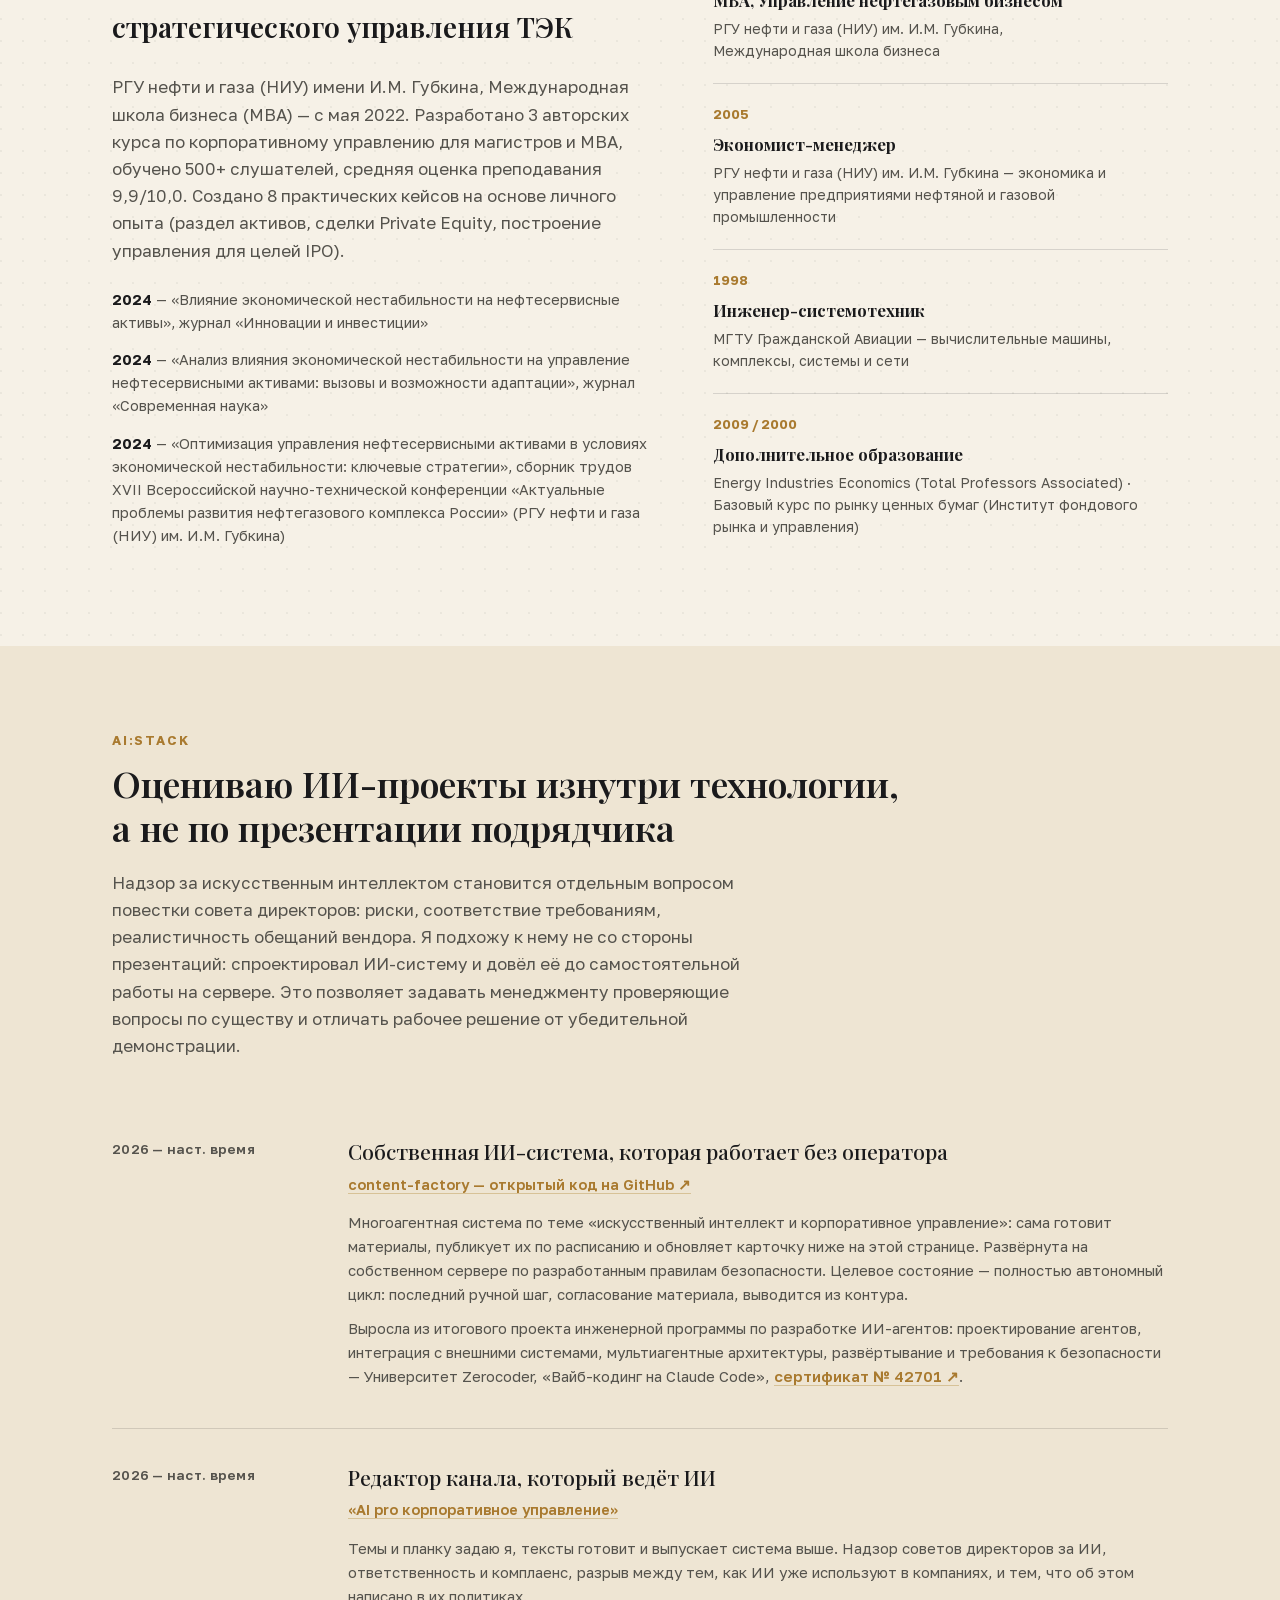
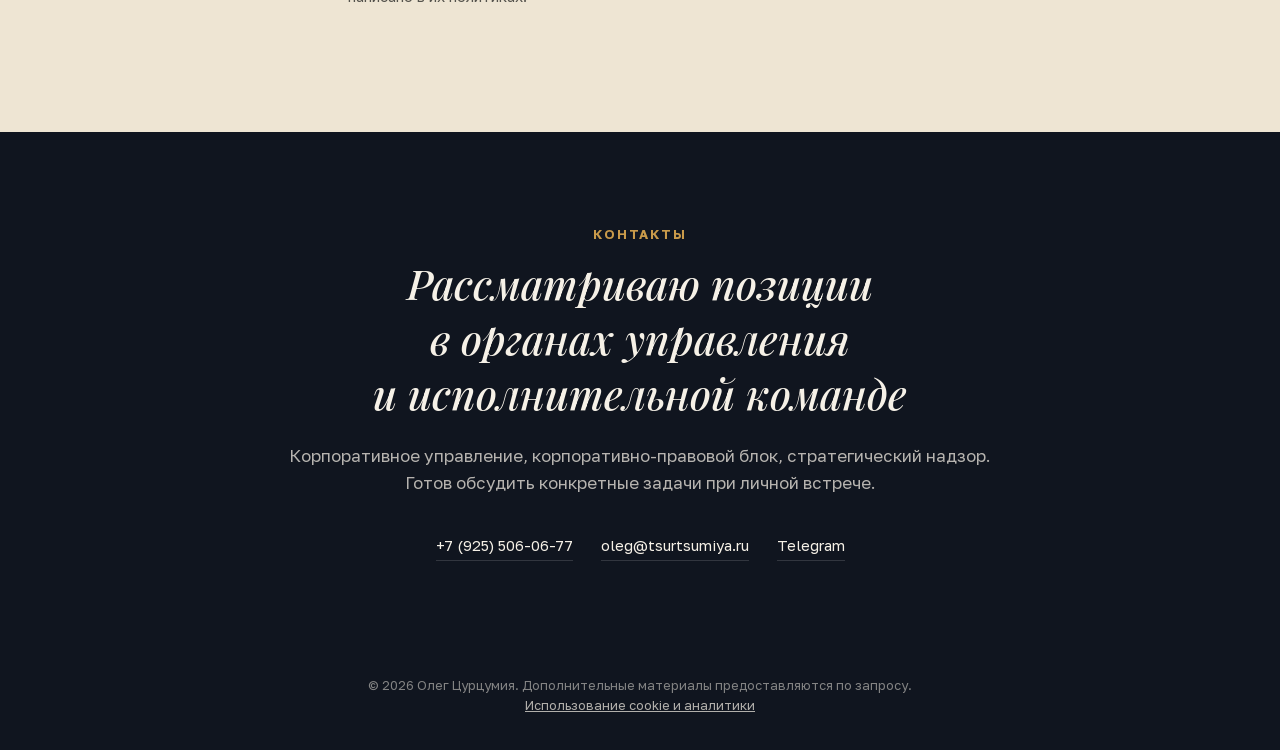
==== commit 40273e3c: "АО «Обьнефтегеология»; PDF резюме: сайт и Telegram-канал в контактах, без комитета в шапке Co-Author" ====
--- a/index.html
+++ b/index.html
@@ -304,7 +304,7 @@
       <div class="tl-item reveal">
         <div class="tl-dates">04.2016 – 04.2018</div>
         <div>
-          <div class="tl-role">ОАО «Обьнефтегеология»</div>
+          <div class="tl-role">АО «Обьнефтегеология»</div>
           <div class="tl-desc">Добыча нефти. Член совета директоров.</div>
         </div>
       </div>
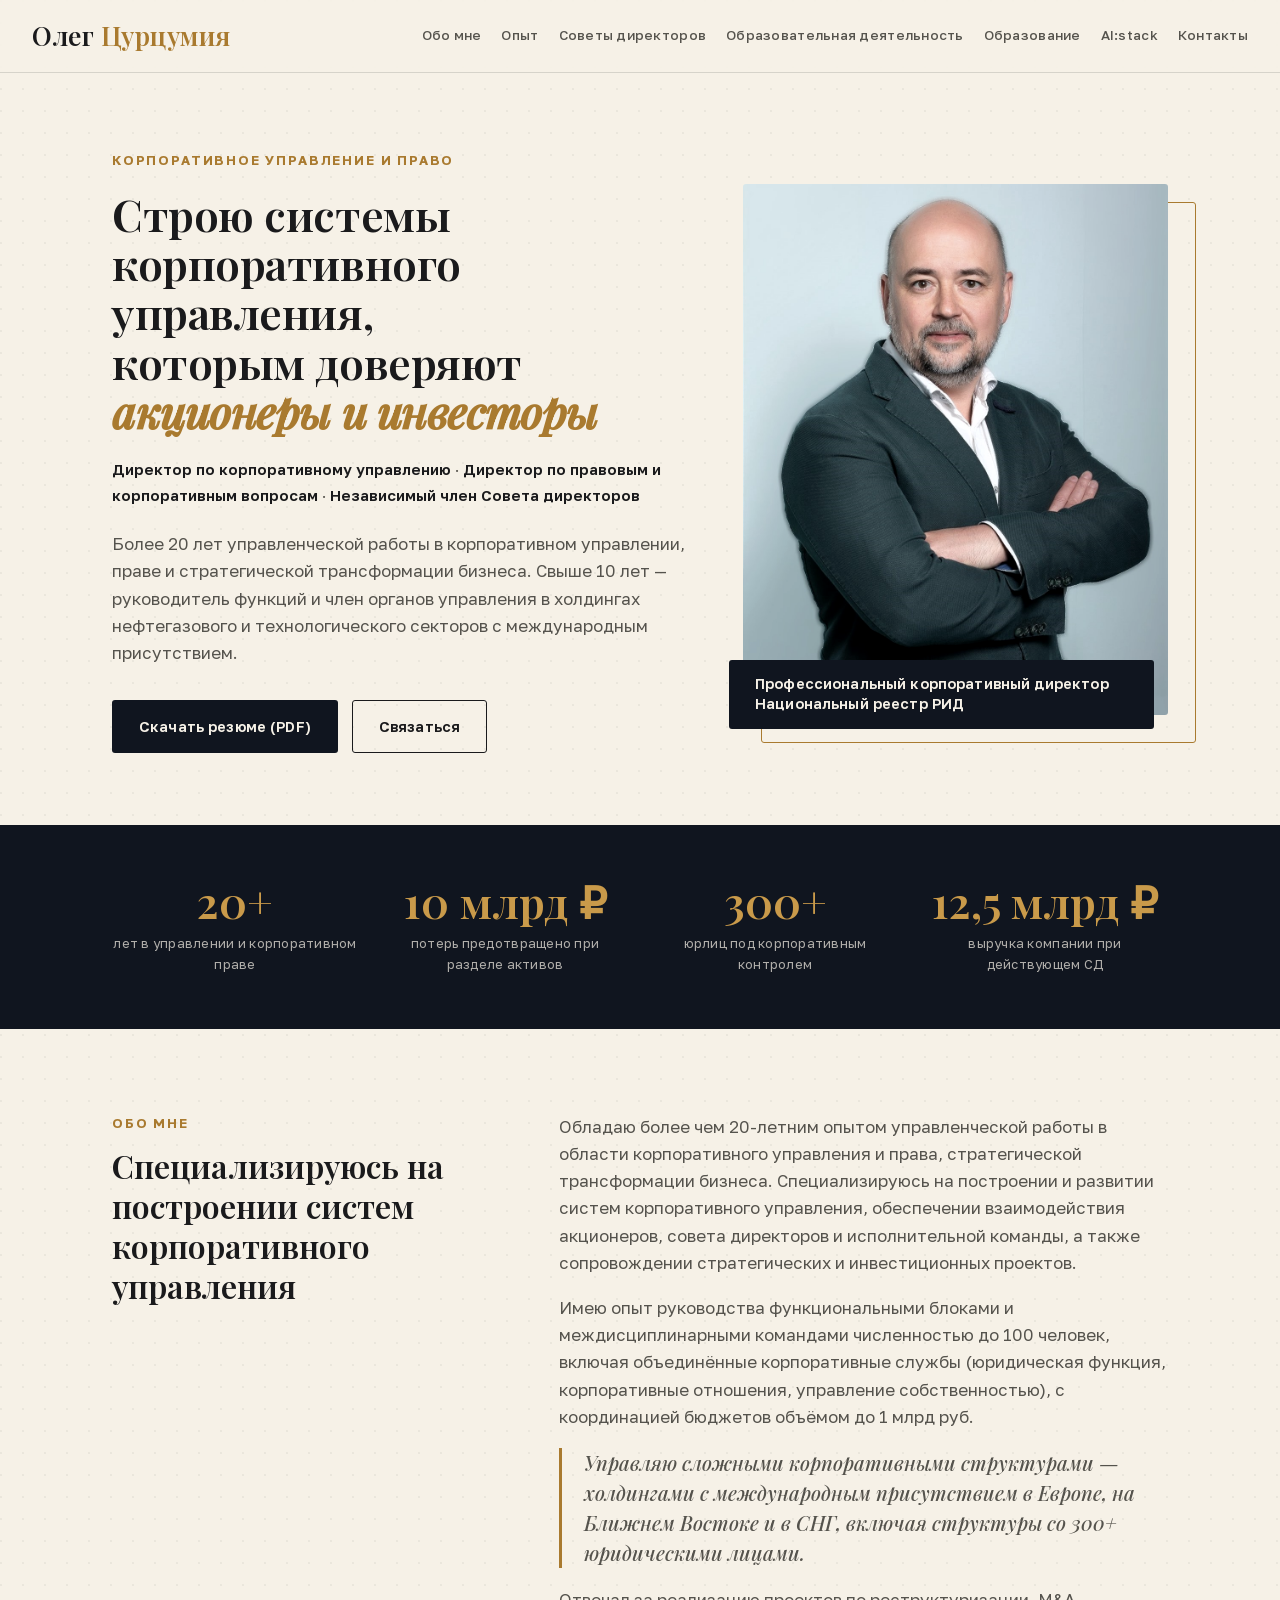
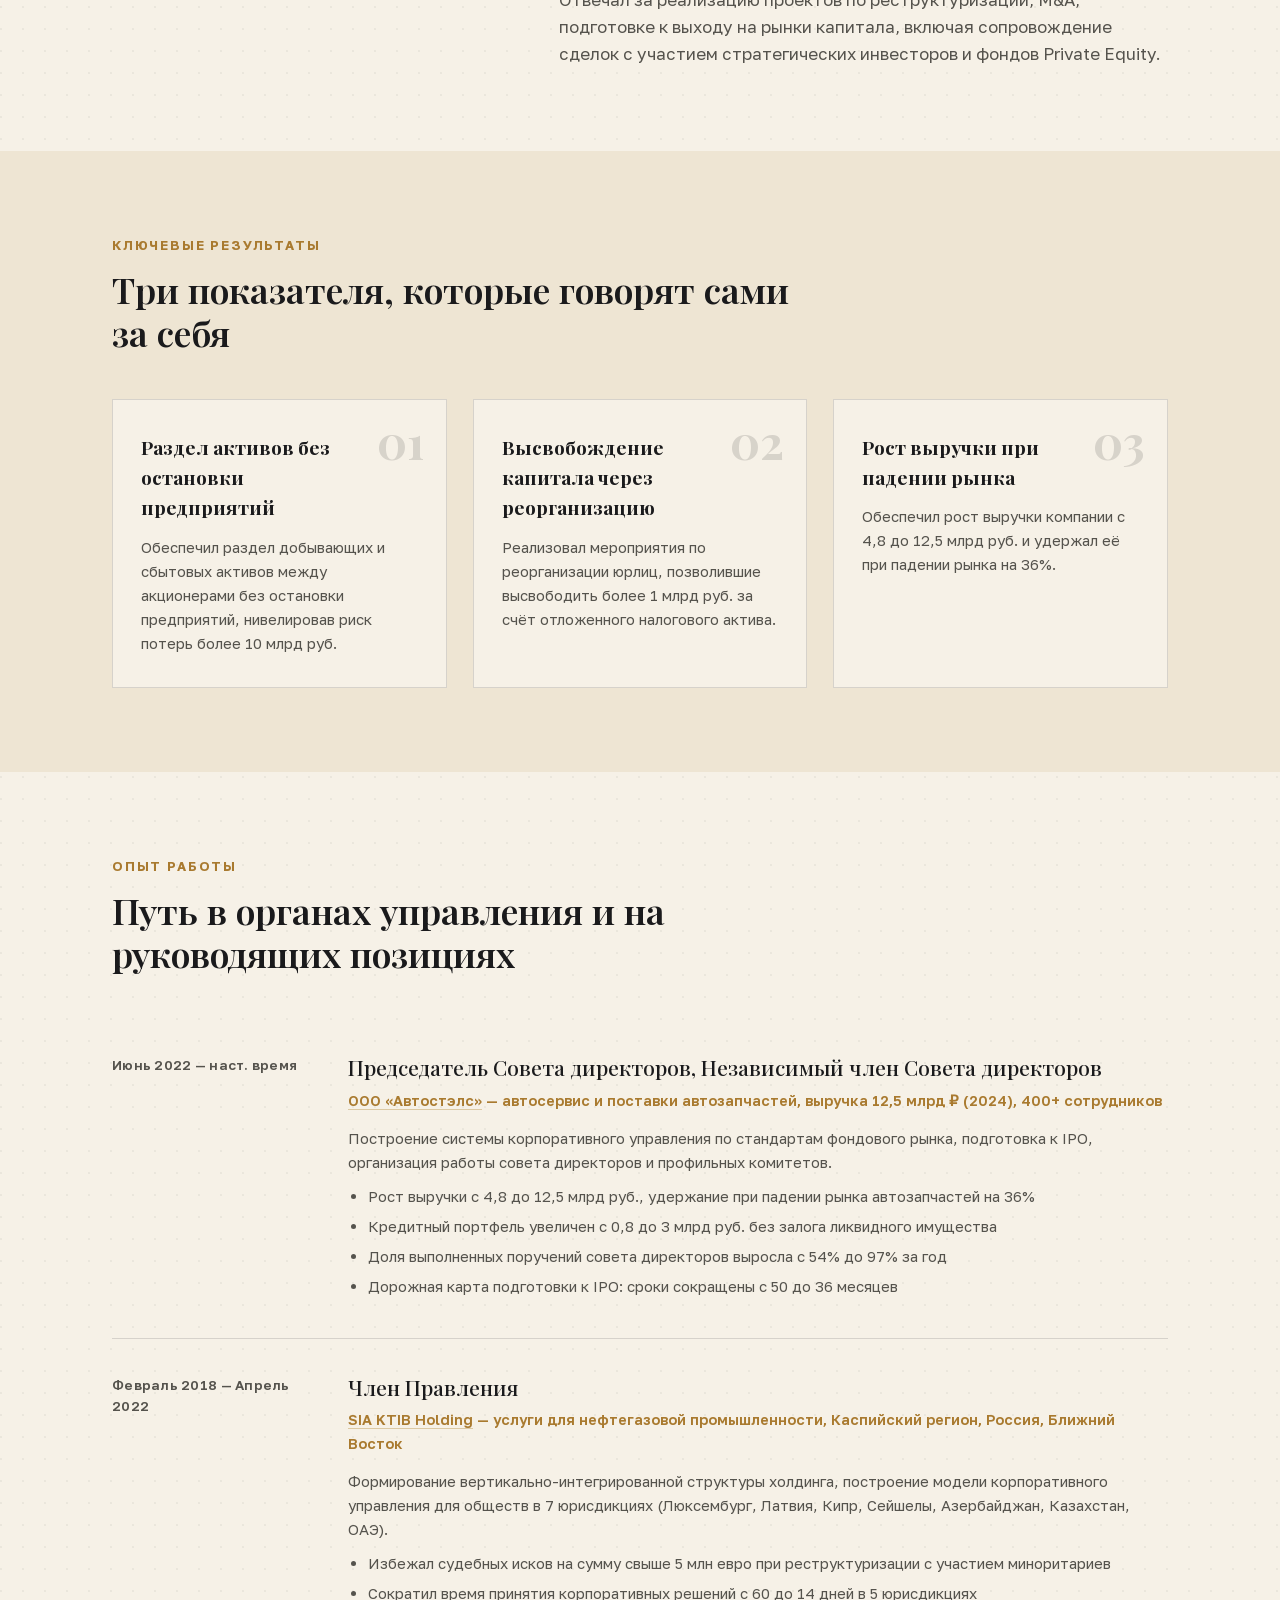
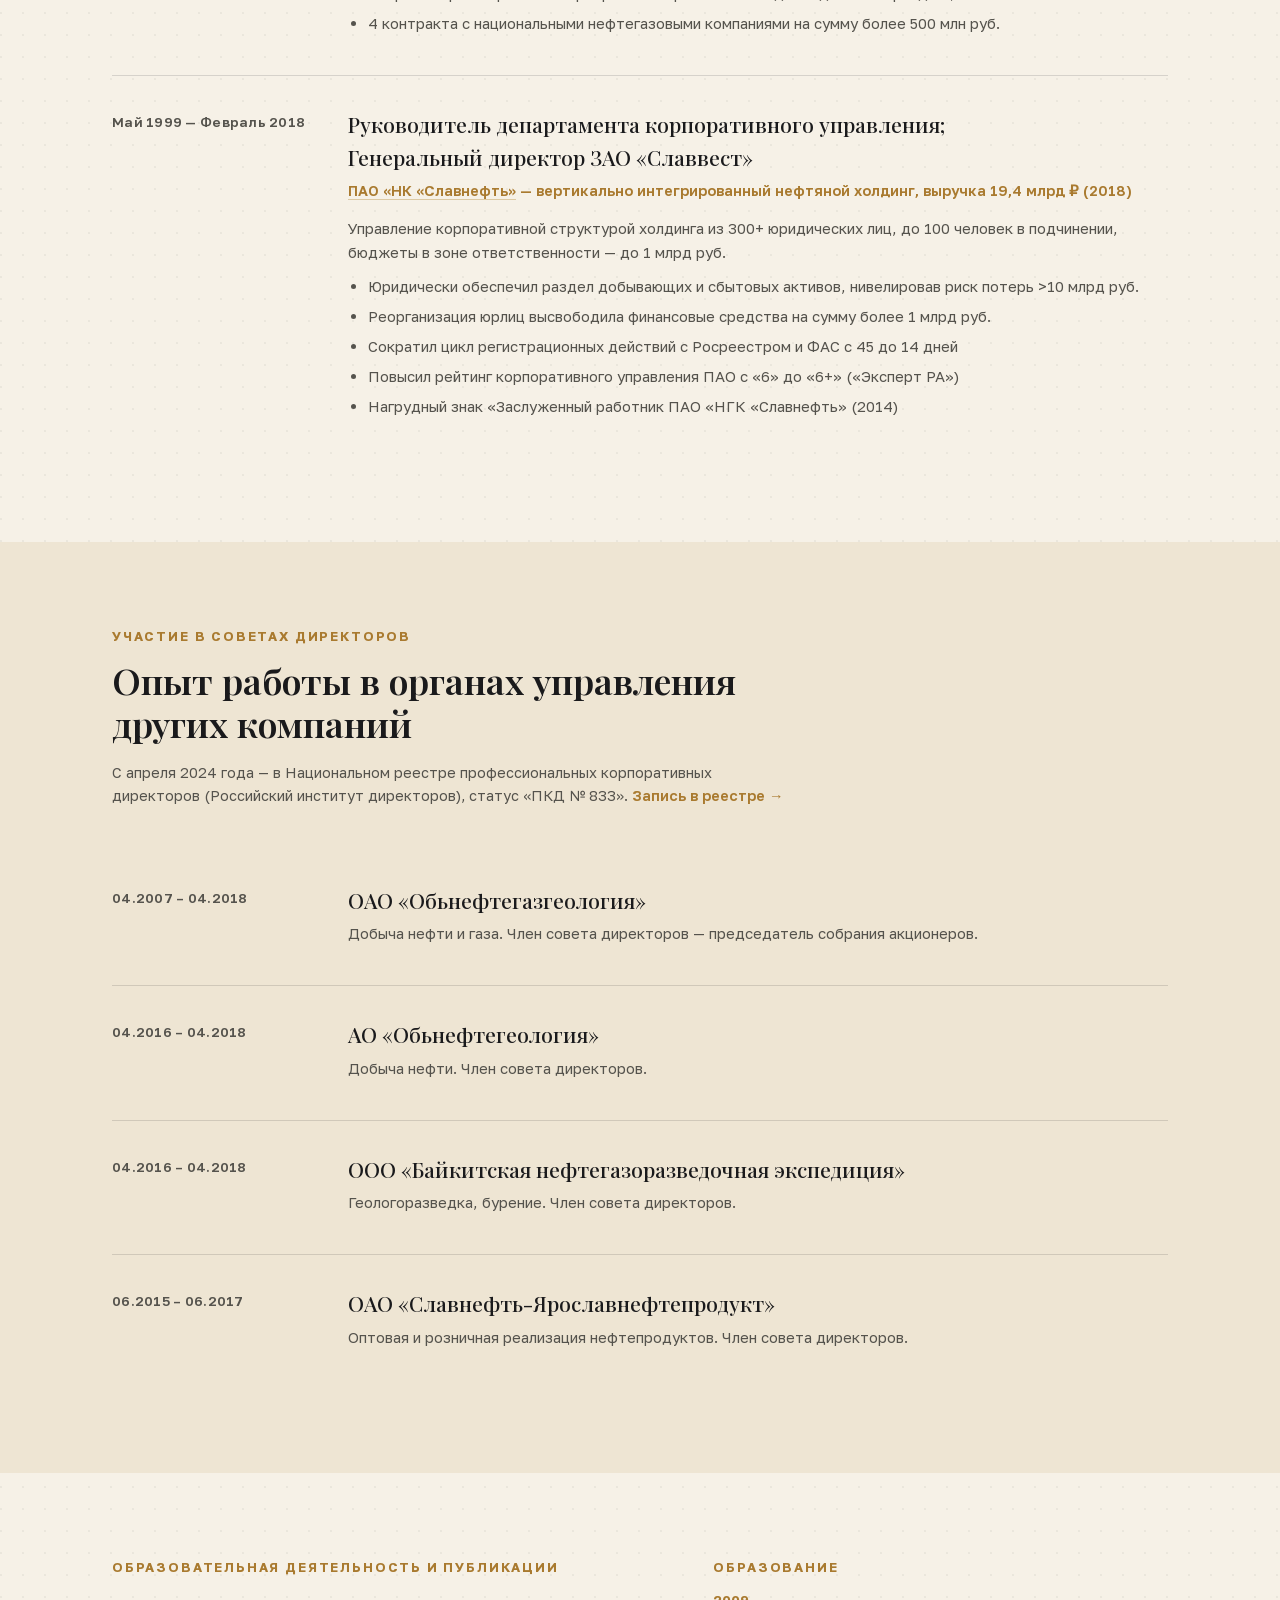
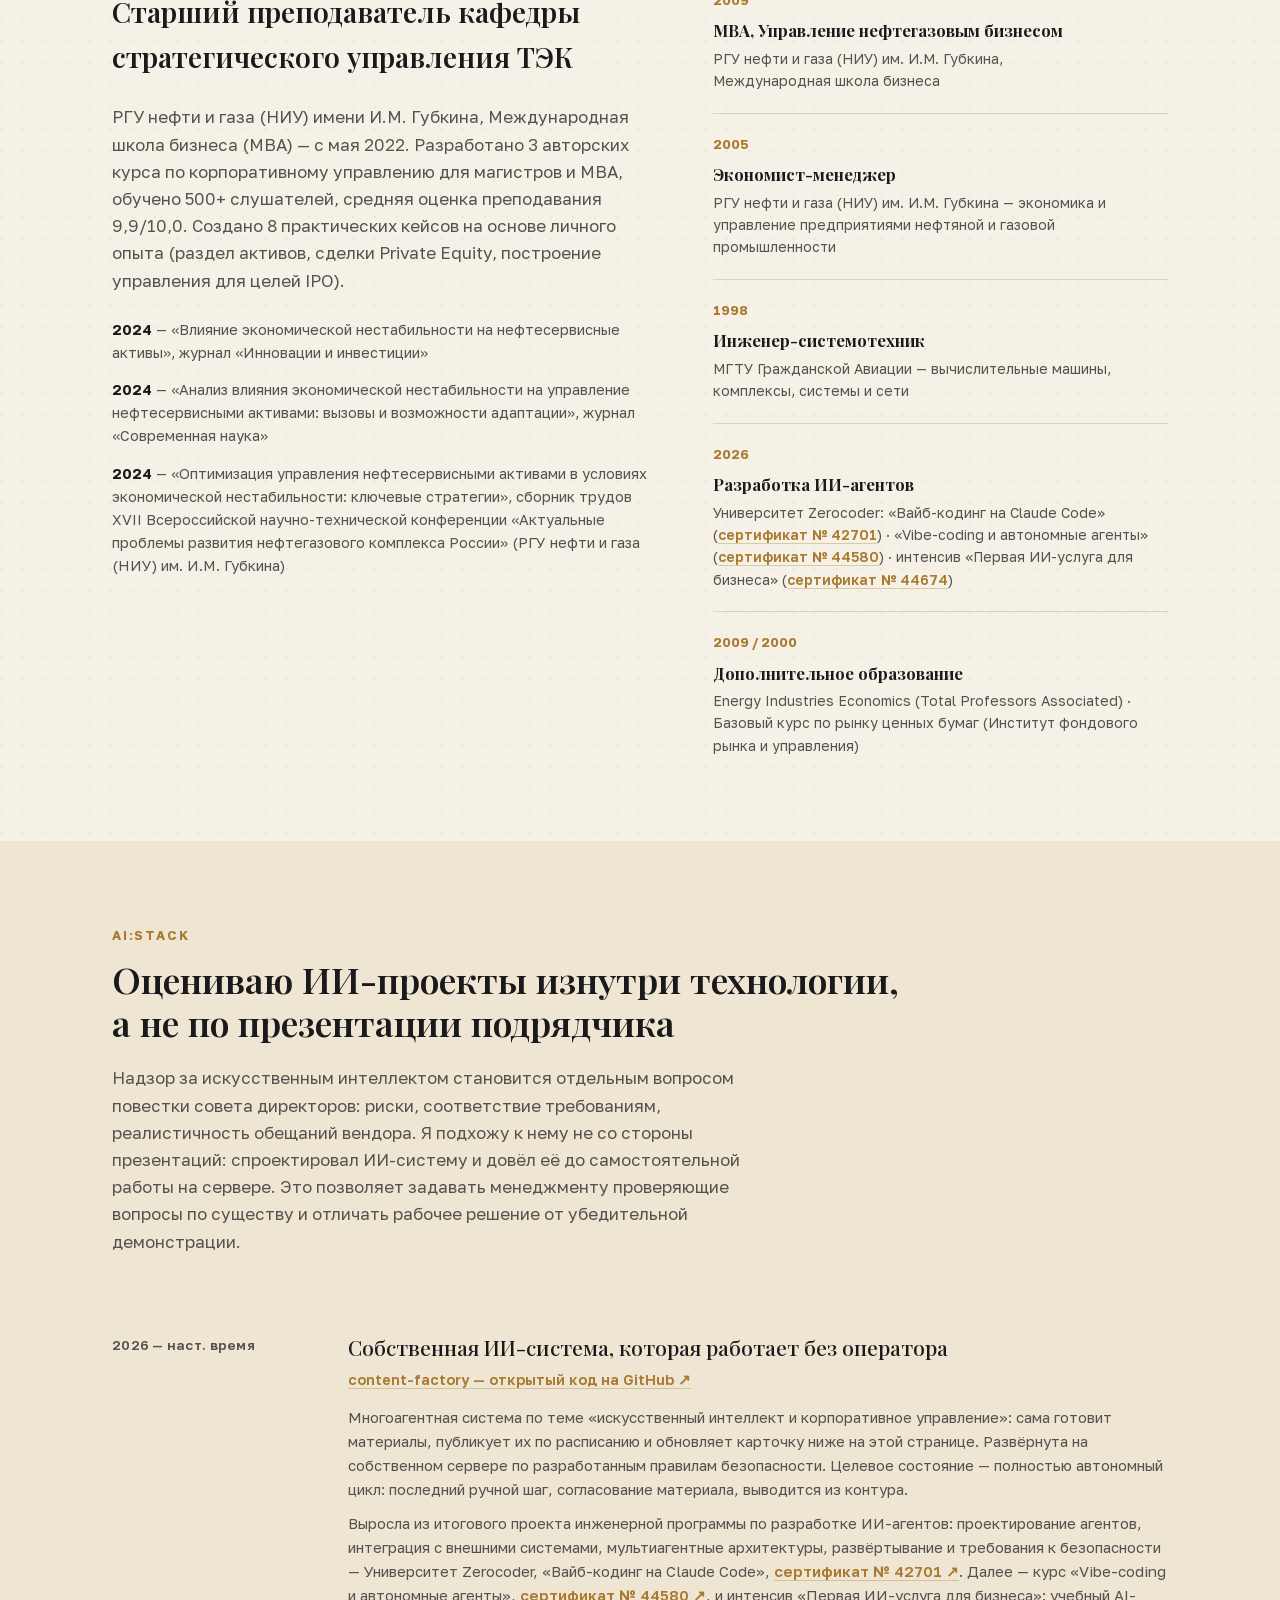
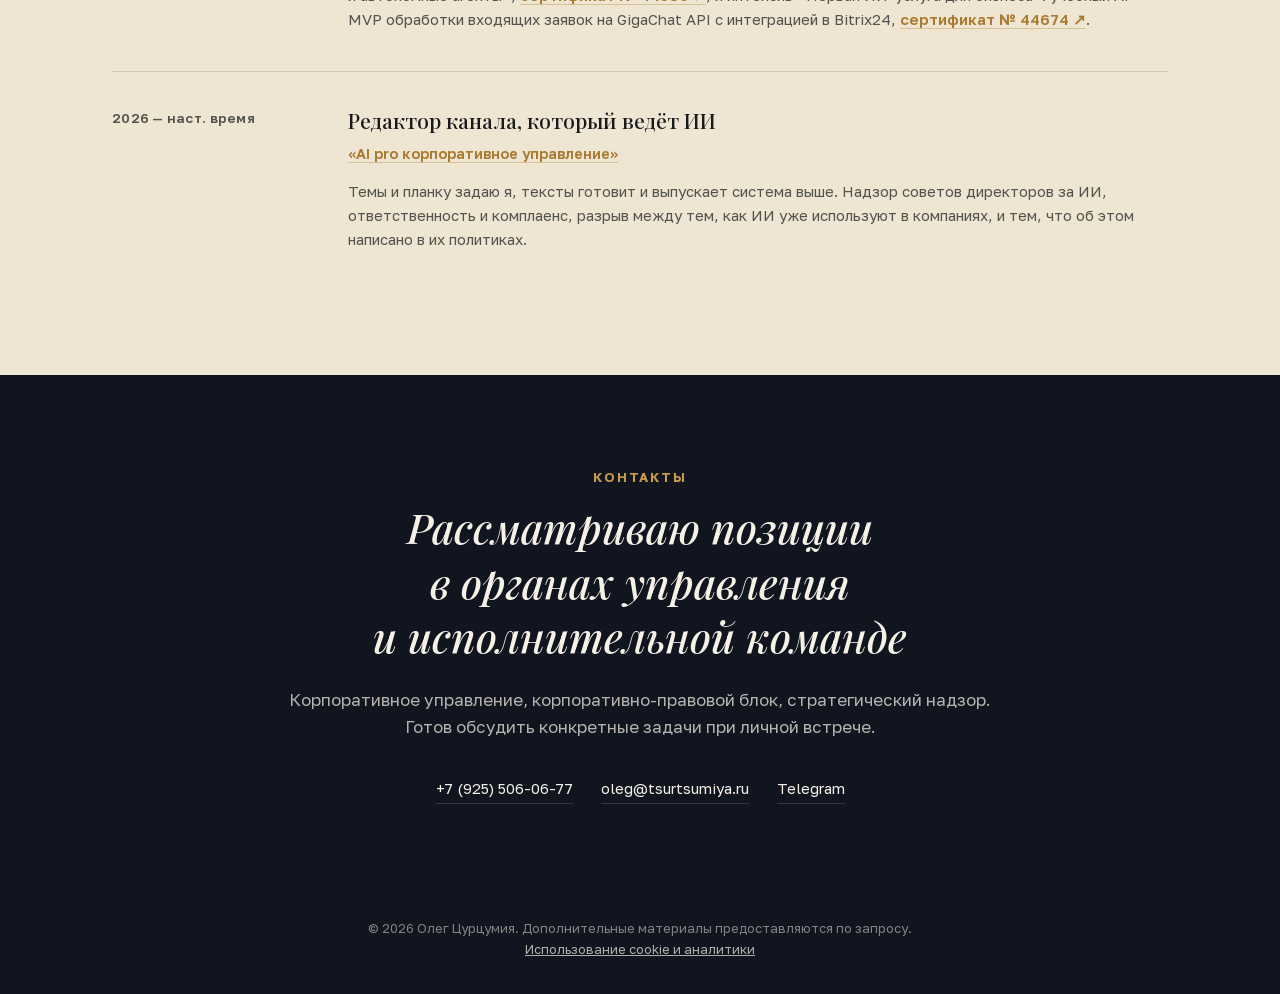
==== commit c478c3b6: "Сертификаты Zerocoder № 44580 и № 44674, нагрудный знак Славнефти; PDF резюме обновлён Co-Authored-B" ====
--- a/index.html
+++ b/index.html
@@ -56,6 +56,7 @@
       "name": "МГТУ Гражданской Авиации"
     }
   ],
+  "award": "Нагрудный знак «Заслуженный работник ПАО «НГК «Славнефть» (2014)",
   "sameAs": [
     "https://t.me/OlegTsu"
   ],
@@ -274,6 +275,7 @@
               <li>Реорганизация юрлиц высвободила финансовые средства на сумму более 1 млрд руб.</li>
               <li>Сократил цикл регистрационных действий с Росреестром и ФАС с 45 до 14 дней</li>
               <li>Повысил рейтинг корпоративного управления ПАО с «6» до «6+» («Эксперт РА»)</li>
+              <li>Нагрудный знак «Заслуженный работник ПАО «НГК «Славнефть» (2014)</li>
             </ul>
           </div>
         </div>
@@ -367,6 +369,14 @@
           <p>МГТУ Гражданской Авиации — вычислительные машины, комплексы, системы и сети</p>
         </div>
         <div class="edu-item">
+          <div class="year">2026</div>
+          <h4>Разработка ИИ-агентов</h4>
+          <p>Университет Zerocoder:
+            «Вайб-кодинг на Claude Code» (<a href="assets/zerocoder-claude-code-certificate.png" target="_blank" rel="noopener">сертификат № 42701</a>) ·
+            «Vibe-coding и автономные агенты» (<a href="assets/zerocoder-vibe-coding-agents-certificate.png" target="_blank" rel="noopener">сертификат № 44580</a>) ·
+            интенсив «Первая ИИ-услуга для бизнеса» (<a href="assets/zerocoder-ai-service-intensive-certificate.png" target="_blank" rel="noopener">сертификат № 44674</a>)</p>
+        </div>
+        <div class="edu-item">
           <div class="year">2009 / 2000</div>
           <h4>Дополнительное образование</h4>
           <p>Energy Industries Economics (Total Professors Associated) · Базовый курс по рынку ценных бумаг (Институт фондового рынка и управления)</p>
@@ -411,6 +421,11 @@
               развёртывание и требования к безопасности — Университет Zerocoder,
               «Вайб-кодинг на Claude Code»,
               <a href="assets/zerocoder-claude-code-certificate.png" target="_blank" rel="noopener">сертификат № 42701 ↗</a>.
+              Далее — курс «Vibe-coding и автономные агенты»,
+              <a href="assets/zerocoder-vibe-coding-agents-certificate.png" target="_blank" rel="noopener">сертификат № 44580 ↗</a>,
+              и интенсив «Первая ИИ-услуга для бизнеса»: учебный AI-MVP обработки входящих заявок
+              на GigaChat API с интеграцией в Bitrix24,
+              <a href="assets/zerocoder-ai-service-intensive-certificate.png" target="_blank" rel="noopener">сертификат № 44674 ↗</a>.
             </p>
           </div>
         </div>
--- a/styles.css
+++ b/styles.css
@@ -613,7 +613,8 @@
 }
 .tl-company a:hover { color: var(--ink); }
 .tl-desc { color: var(--ink-soft); font-size: 15px; margin: 0 0 8px; }
-.tl-desc a {
+.tl-desc a,
+.edu-item p a {
   color: var(--gold);
   font-weight: 600;
   text-decoration-line: underline;
@@ -621,7 +622,8 @@
   text-underline-offset: 3px;
   transition: color 0.2s ease;
 }
-.tl-desc a:hover { color: var(--ink); }
+.tl-desc a:hover,
+.edu-item p a:hover { color: var(--ink); }
 
 .tl-desc ul { margin: 10px 0 0; padding-left: 20px; }
 .tl-desc li { margin-bottom: 6px; }
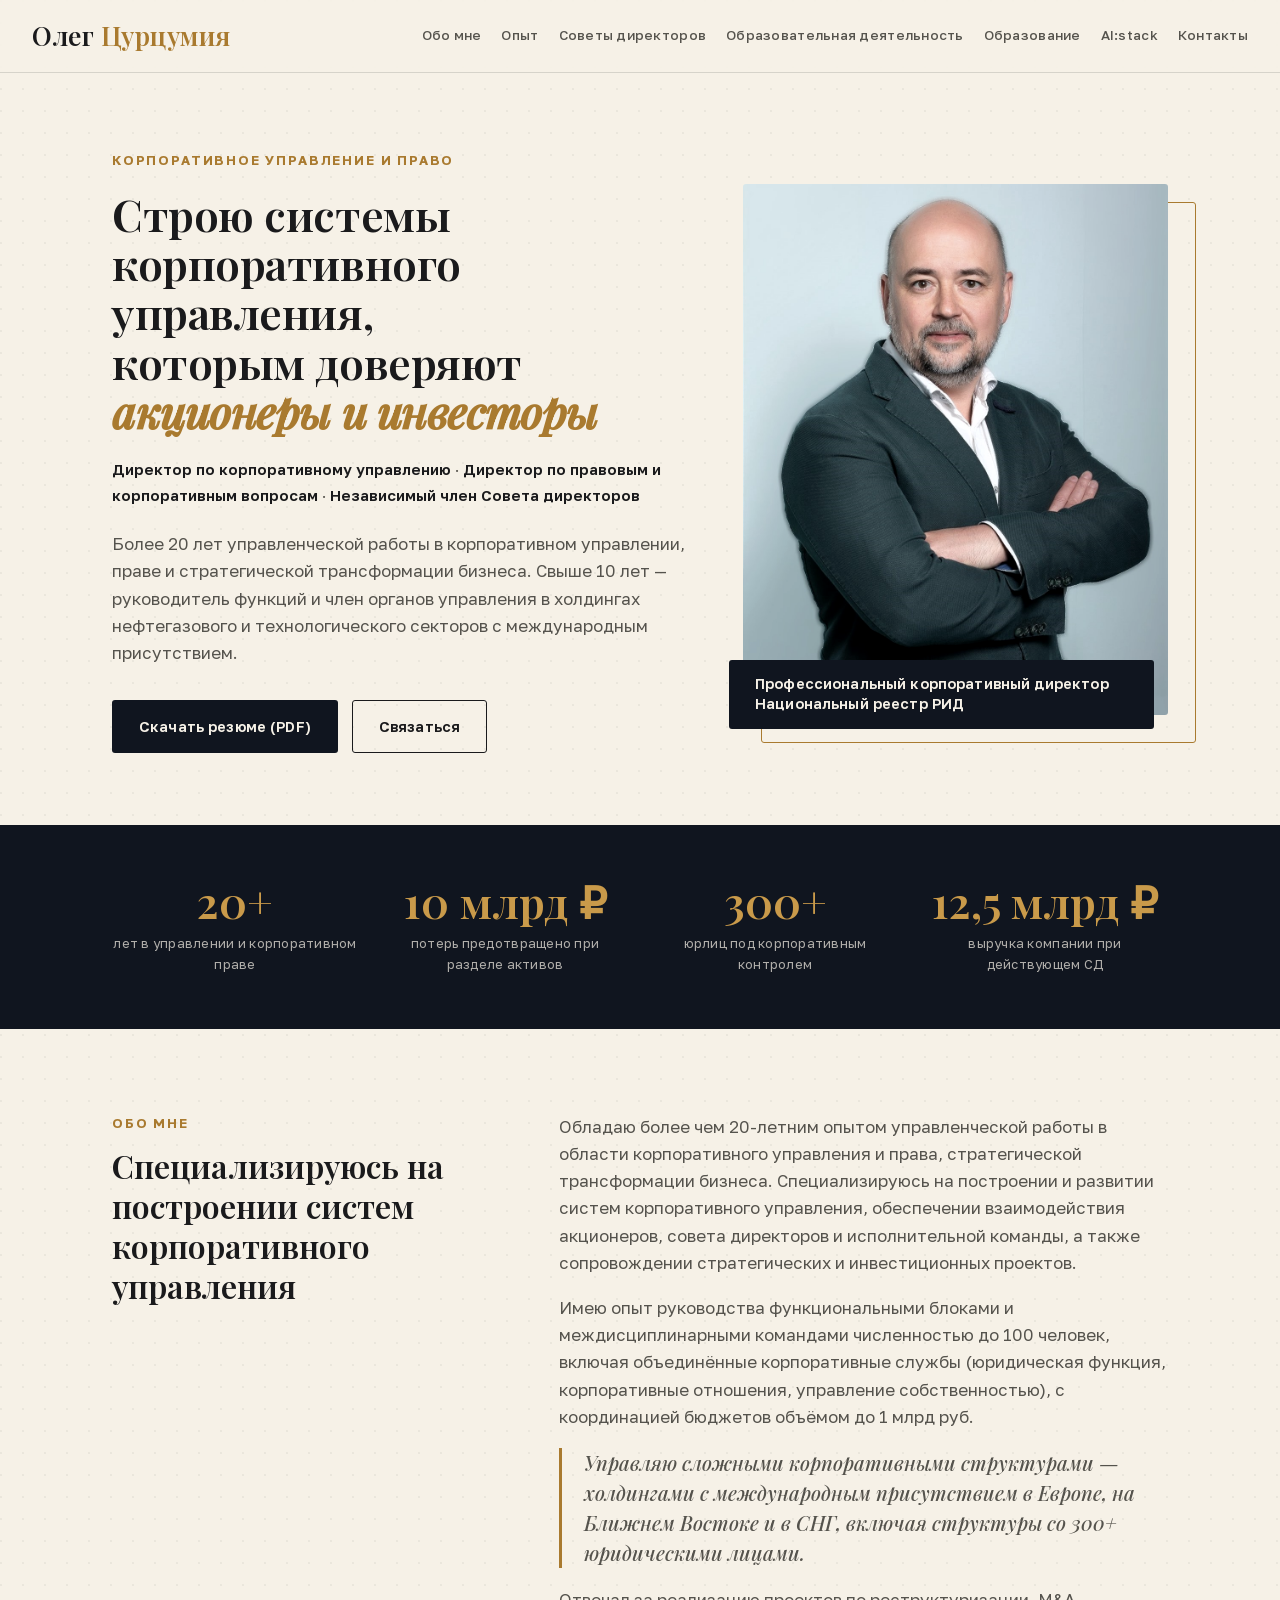
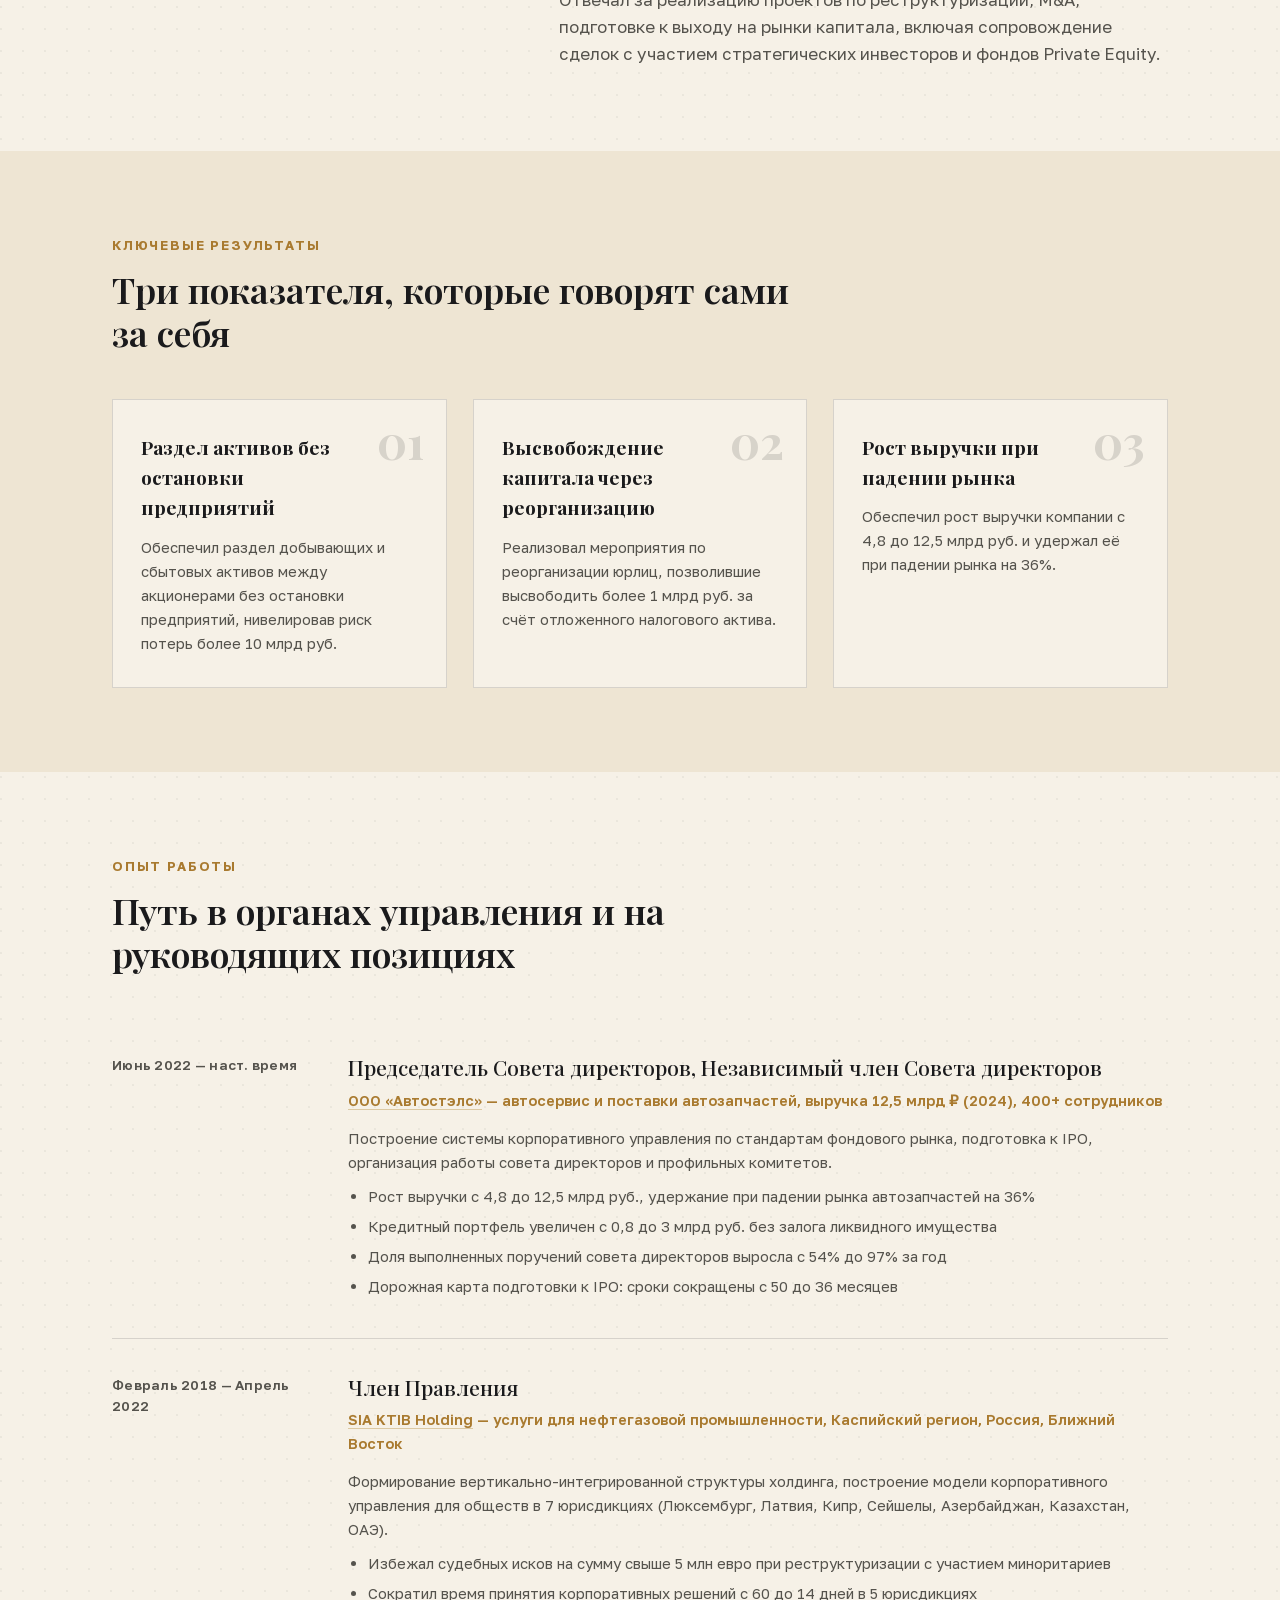
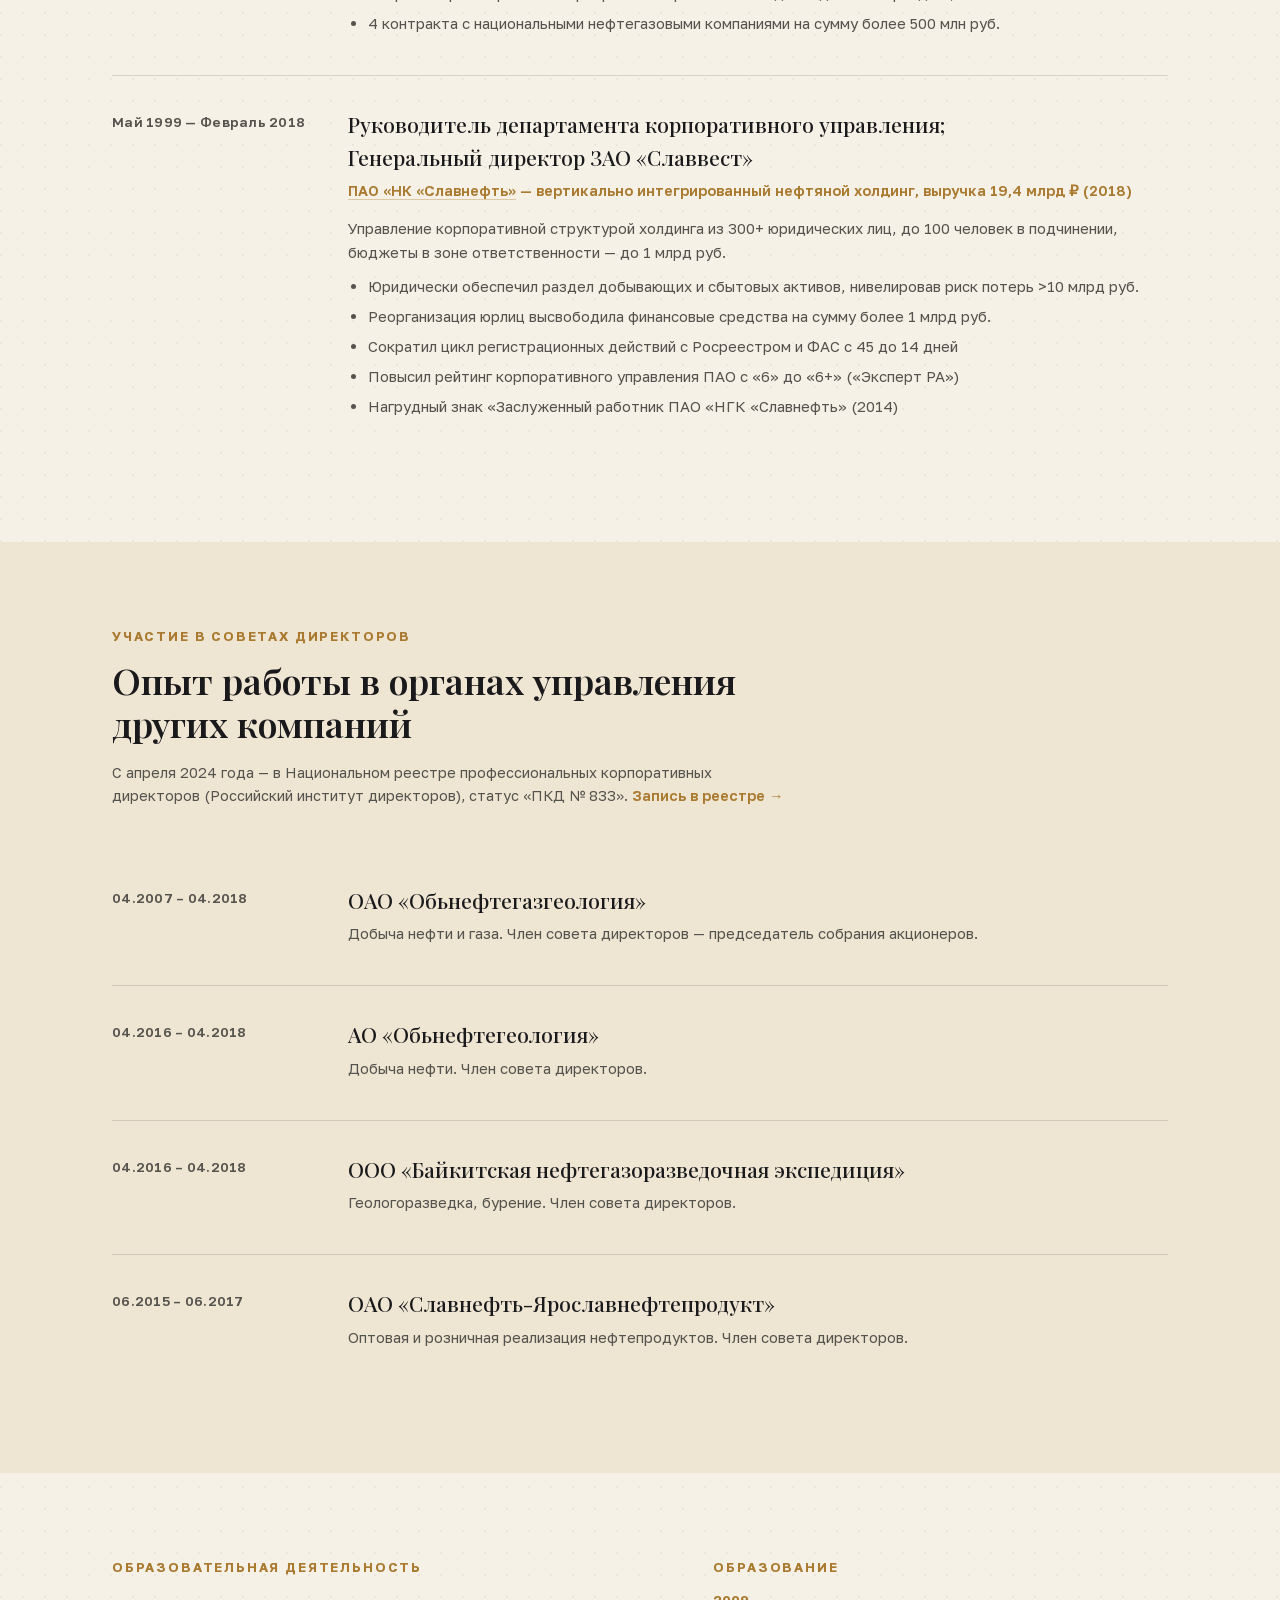
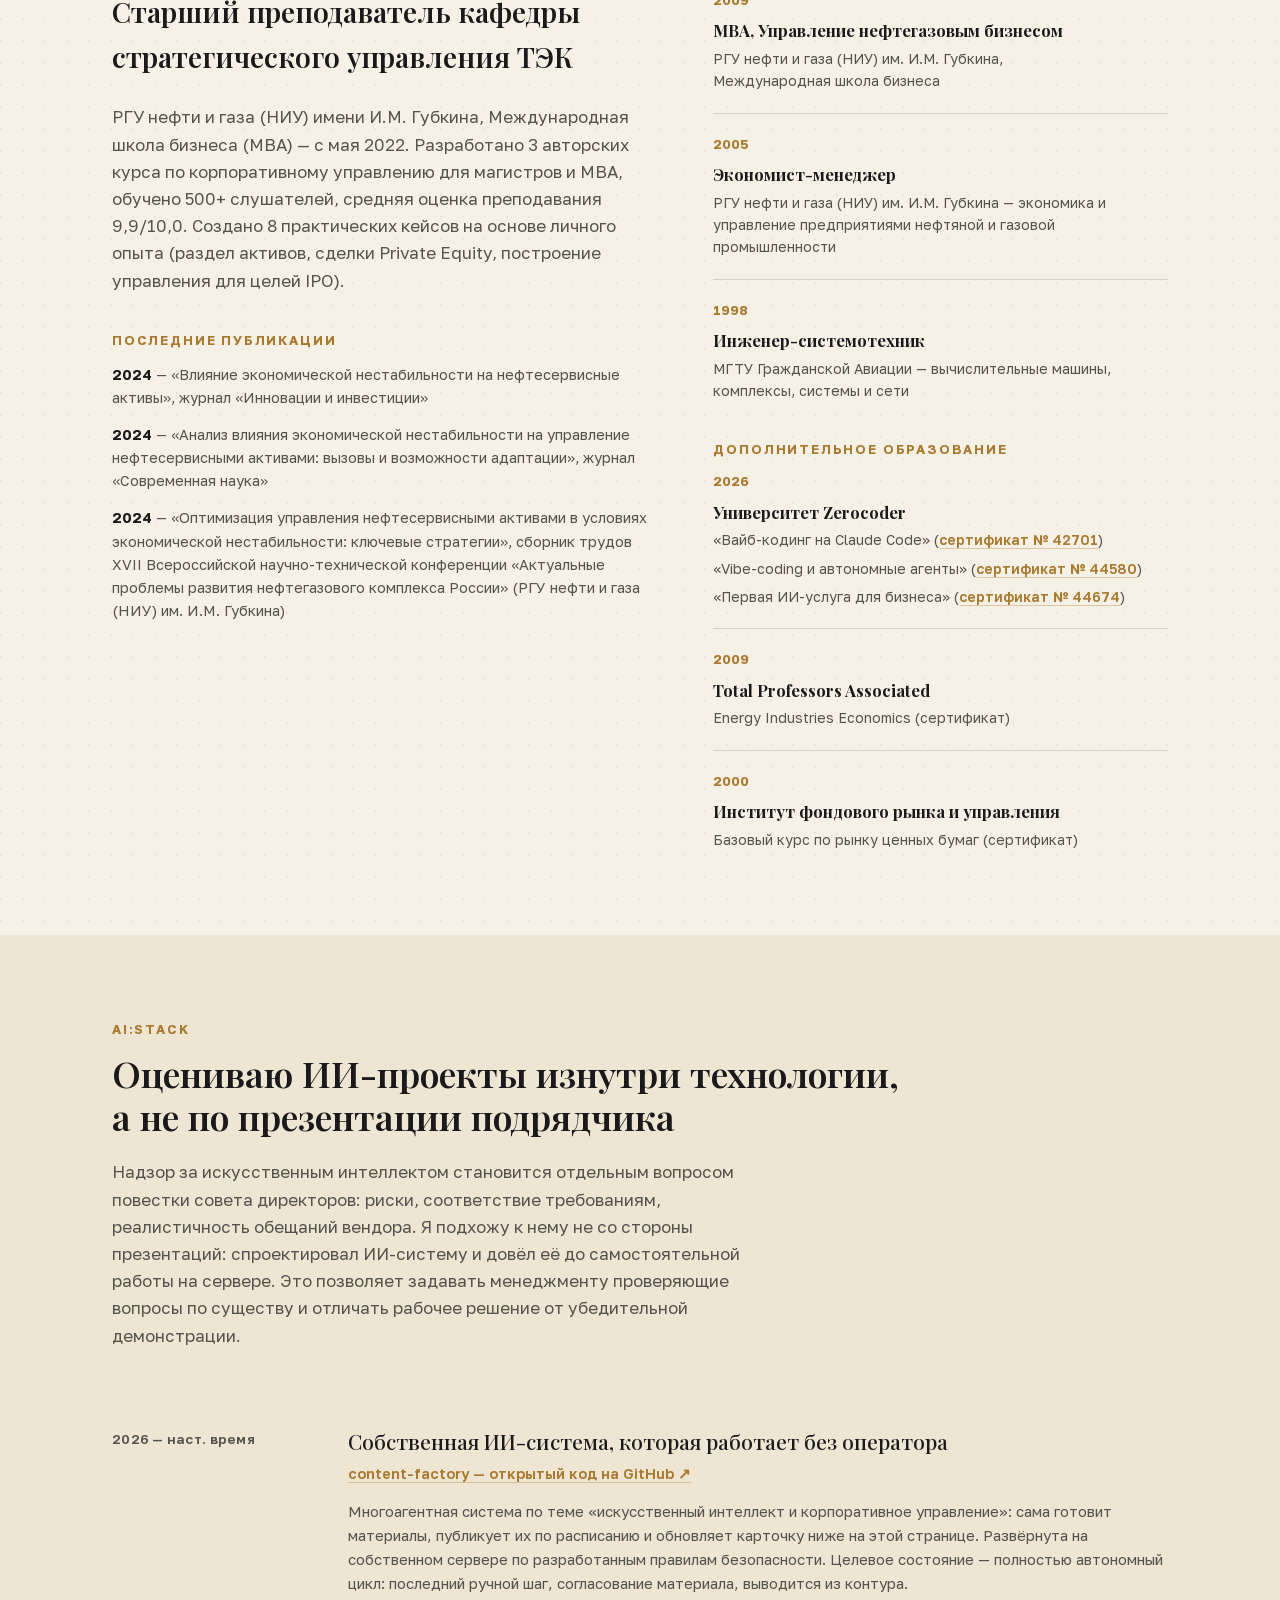
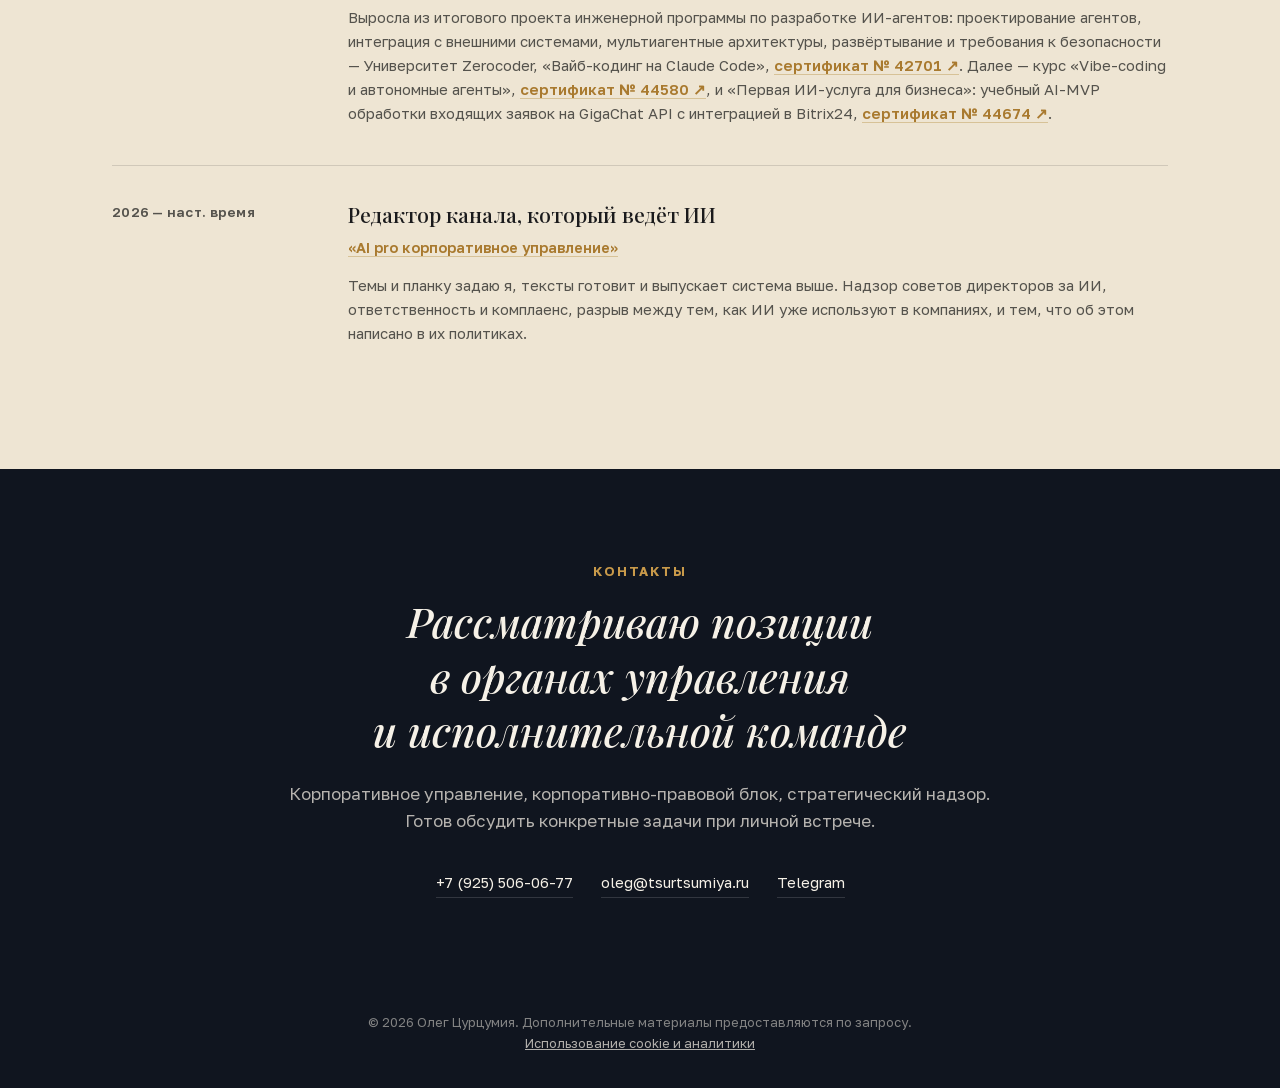
==== commit e3fb1482: "Zerocoder в дополнительном образовании, раздельные рубрики деятельности и публикаций; PDF резюме обн" ====
--- a/index.html
+++ b/index.html
@@ -332,54 +332,68 @@
   <div class="wrap">
     <div class="split-grid">
       <div class="reveal" id="teaching">
-        <span class="kicker">Образовательная деятельность и публикации</span>
-        <h2 style="font-family:var(--serif);font-weight:600;font-size:clamp(22px,2.4vw,28px);margin:0 0 24px;">
-          Старший преподаватель кафедры стратегического управления ТЭК
-        </h2>
-        <p style="color:var(--ink-soft);margin-bottom:24px;">
-          РГУ нефти и газа (НИУ) имени И.М. Губкина, Международная школа бизнеса (МВА) — с мая 2022.
-          Разработано 3 авторских курса по корпоративному управлению для магистров и MBA, обучено 500+ слушателей,
-          средняя оценка преподавания 9,9/10,0. Создано 8 практических кейсов на основе личного опыта
-          (раздел активов, сделки Private Equity, построение управления для целей IPO).
-        </p>
-        <div class="pub-item"><b>2024</b> — «Влияние экономической нестабильности на нефтесервисные активы»,
-          журнал «Инновации и инвестиции»</div>
-        <div class="pub-item"><b>2024</b> — «Анализ влияния экономической нестабильности на управление
-          нефтесервисными активами: вызовы и возможности адаптации», журнал «Современная наука»</div>
-        <div class="pub-item"><b>2024</b> — «Оптимизация управления нефтесервисными активами в условиях
-          экономической нестабильности: ключевые стратегии», сборник трудов XVII Всероссийской
-          научно-технической конференции «Актуальные проблемы развития нефтегазового комплекса России»
-          (РГУ нефти и газа (НИУ) им. И.М. Губкина)</div>
+        <div class="edu-group">
+          <span class="kicker">Образовательная деятельность</span>
+          <h2 style="font-family:var(--serif);font-weight:600;font-size:clamp(22px,2.4vw,28px);margin:0 0 24px;">
+            Старший преподаватель кафедры стратегического управления ТЭК
+          </h2>
+          <p style="color:var(--ink-soft);margin:0;">
+            РГУ нефти и газа (НИУ) имени И.М. Губкина, Международная школа бизнеса (МВА) — с мая 2022.
+            Разработано 3 авторских курса по корпоративному управлению для магистров и MBA, обучено 500+ слушателей,
+            средняя оценка преподавания 9,9/10,0. Создано 8 практических кейсов на основе личного опыта
+            (раздел активов, сделки Private Equity, построение управления для целей IPO).
+          </p>
+        </div>
+        <div class="edu-group">
+          <h3 class="kicker">Последние публикации</h3>
+          <div class="pub-item"><b>2024</b> — «Влияние экономической нестабильности на нефтесервисные активы»,
+            журнал «Инновации и инвестиции»</div>
+          <div class="pub-item"><b>2024</b> — «Анализ влияния экономической нестабильности на управление
+            нефтесервисными активами: вызовы и возможности адаптации», журнал «Современная наука»</div>
+          <div class="pub-item"><b>2024</b> — «Оптимизация управления нефтесервисными активами в условиях
+            экономической нестабильности: ключевые стратегии», сборник трудов XVII Всероссийской
+            научно-технической конференции «Актуальные проблемы развития нефтегазового комплекса России»
+            (РГУ нефти и газа (НИУ) им. И.М. Губкина)</div>
+        </div>
       </div>
       <div class="reveal">
-        <h3 class="kicker">Образование</h3>
-        <div class="edu-item">
-          <div class="year">2009</div>
-          <h4>МВА, Управление нефтегазовым бизнесом</h4>
-          <p>РГУ нефти и газа (НИУ) им. И.М. Губкина,<br> Международная школа бизнеса</p>
-        </div>
-        <div class="edu-item">
-          <div class="year">2005</div>
-          <h4>Экономист-менеджер</h4>
-          <p>РГУ нефти и газа (НИУ) им. И.М. Губкина — экономика и управление предприятиями нефтяной и газовой промышленности</p>
-        </div>
-        <div class="edu-item">
-          <div class="year">1998</div>
-          <h4>Инженер-системотехник</h4>
-          <p>МГТУ Гражданской Авиации — вычислительные машины, комплексы, системы и сети</p>
-        </div>
-        <div class="edu-item">
-          <div class="year">2026</div>
-          <h4>Разработка ИИ-агентов</h4>
-          <p>Университет Zerocoder:
-            «Вайб-кодинг на Claude Code» (<a href="assets/zerocoder-claude-code-certificate.png" target="_blank" rel="noopener">сертификат № 42701</a>) ·
-            «Vibe-coding и автономные агенты» (<a href="assets/zerocoder-vibe-coding-agents-certificate.png" target="_blank" rel="noopener">сертификат № 44580</a>) ·
-            интенсив «Первая ИИ-услуга для бизнеса» (<a href="assets/zerocoder-ai-service-intensive-certificate.png" target="_blank" rel="noopener">сертификат № 44674</a>)</p>
-        </div>
-        <div class="edu-item">
-          <div class="year">2009 / 2000</div>
-          <h4>Дополнительное образование</h4>
-          <p>Energy Industries Economics (Total Professors Associated) · Базовый курс по рынку ценных бумаг (Институт фондового рынка и управления)</p>
+        <div class="edu-group">
+          <h3 class="kicker">Образование</h3>
+          <div class="edu-item">
+            <div class="year">2009</div>
+            <h4>МВА, Управление нефтегазовым бизнесом</h4>
+            <p>РГУ нефти и газа (НИУ) им. И.М. Губкина,<br> Международная школа бизнеса</p>
+          </div>
+          <div class="edu-item">
+            <div class="year">2005</div>
+            <h4>Экономист-менеджер</h4>
+            <p>РГУ нефти и газа (НИУ) им. И.М. Губкина — экономика и управление предприятиями нефтяной и газовой промышленности</p>
+          </div>
+          <div class="edu-item">
+            <div class="year">1998</div>
+            <h4>Инженер-системотехник</h4>
+            <p>МГТУ Гражданской Авиации — вычислительные машины, комплексы, системы и сети</p>
+          </div>
+        </div>
+        <div class="edu-group">
+          <h3 class="kicker">Дополнительное образование</h3>
+          <div class="edu-item">
+            <div class="year">2026</div>
+            <h4>Университет Zerocoder</h4>
+            <p class="edu-line">«Вайб-кодинг на Claude Code» (<a href="assets/zerocoder-claude-code-certificate.png" target="_blank" rel="noopener">сертификат&nbsp;№&nbsp;42701</a>)</p>
+            <p class="edu-line">«Vibe-coding и автономные агенты» (<a href="assets/zerocoder-vibe-coding-agents-certificate.png" target="_blank" rel="noopener">сертификат&nbsp;№&nbsp;44580</a>)</p>
+            <p class="edu-line">«Первая ИИ-услуга для бизнеса» (<a href="assets/zerocoder-ai-service-intensive-certificate.png" target="_blank" rel="noopener">сертификат&nbsp;№&nbsp;44674</a>)</p>
+          </div>
+          <div class="edu-item">
+            <div class="year">2009</div>
+            <h4>Total Professors Associated</h4>
+            <p>Energy Industries Economics (сертификат)</p>
+          </div>
+          <div class="edu-item">
+            <div class="year">2000</div>
+            <h4>Институт фондового рынка и управления</h4>
+            <p>Базовый курс по рынку ценных бумаг (сертификат)</p>
+          </div>
         </div>
       </div>
     </div>
@@ -423,7 +437,7 @@
               <a href="assets/zerocoder-claude-code-certificate.png" target="_blank" rel="noopener">сертификат № 42701 ↗</a>.
               Далее — курс «Vibe-coding и автономные агенты»,
               <a href="assets/zerocoder-vibe-coding-agents-certificate.png" target="_blank" rel="noopener">сертификат № 44580 ↗</a>,
-              и интенсив «Первая ИИ-услуга для бизнеса»: учебный AI-MVP обработки входящих заявок
+              и «Первая ИИ-услуга для бизнеса»: учебный AI-MVP обработки входящих заявок
               на GigaChat API с интеграцией в Bitrix24,
               <a href="assets/zerocoder-ai-service-intensive-certificate.png" target="_blank" rel="noopener">сертификат № 44674 ↗</a>.
             </p>
--- a/styles.css
+++ b/styles.css
@@ -745,11 +745,13 @@
   gap: 56px;
 }
 
+.edu-group + .edu-group { margin-top: 36px; }
 .edu-item { padding-bottom: 20px; margin-bottom: 20px; border-bottom: 1px solid var(--line); }
 .edu-item:last-child { border-bottom: none; margin-bottom: 0; padding-bottom: 0; }
 .edu-item .year { color: var(--gold); font-weight: 700; font-size: 13.5px; }
 .edu-item h4 { font-family: var(--serif); font-size: 16.5px; margin: 6px 0 4px; }
 .edu-item p { color: var(--ink-soft); font-size: 14px; margin: 0; }
+.edu-item p.edu-line + p.edu-line { margin-top: 6px; }
 
 .pub-item { margin-bottom: 14px; font-size: 14.5px; color: var(--ink-soft); }
 .pub-item b { color: var(--ink); }
